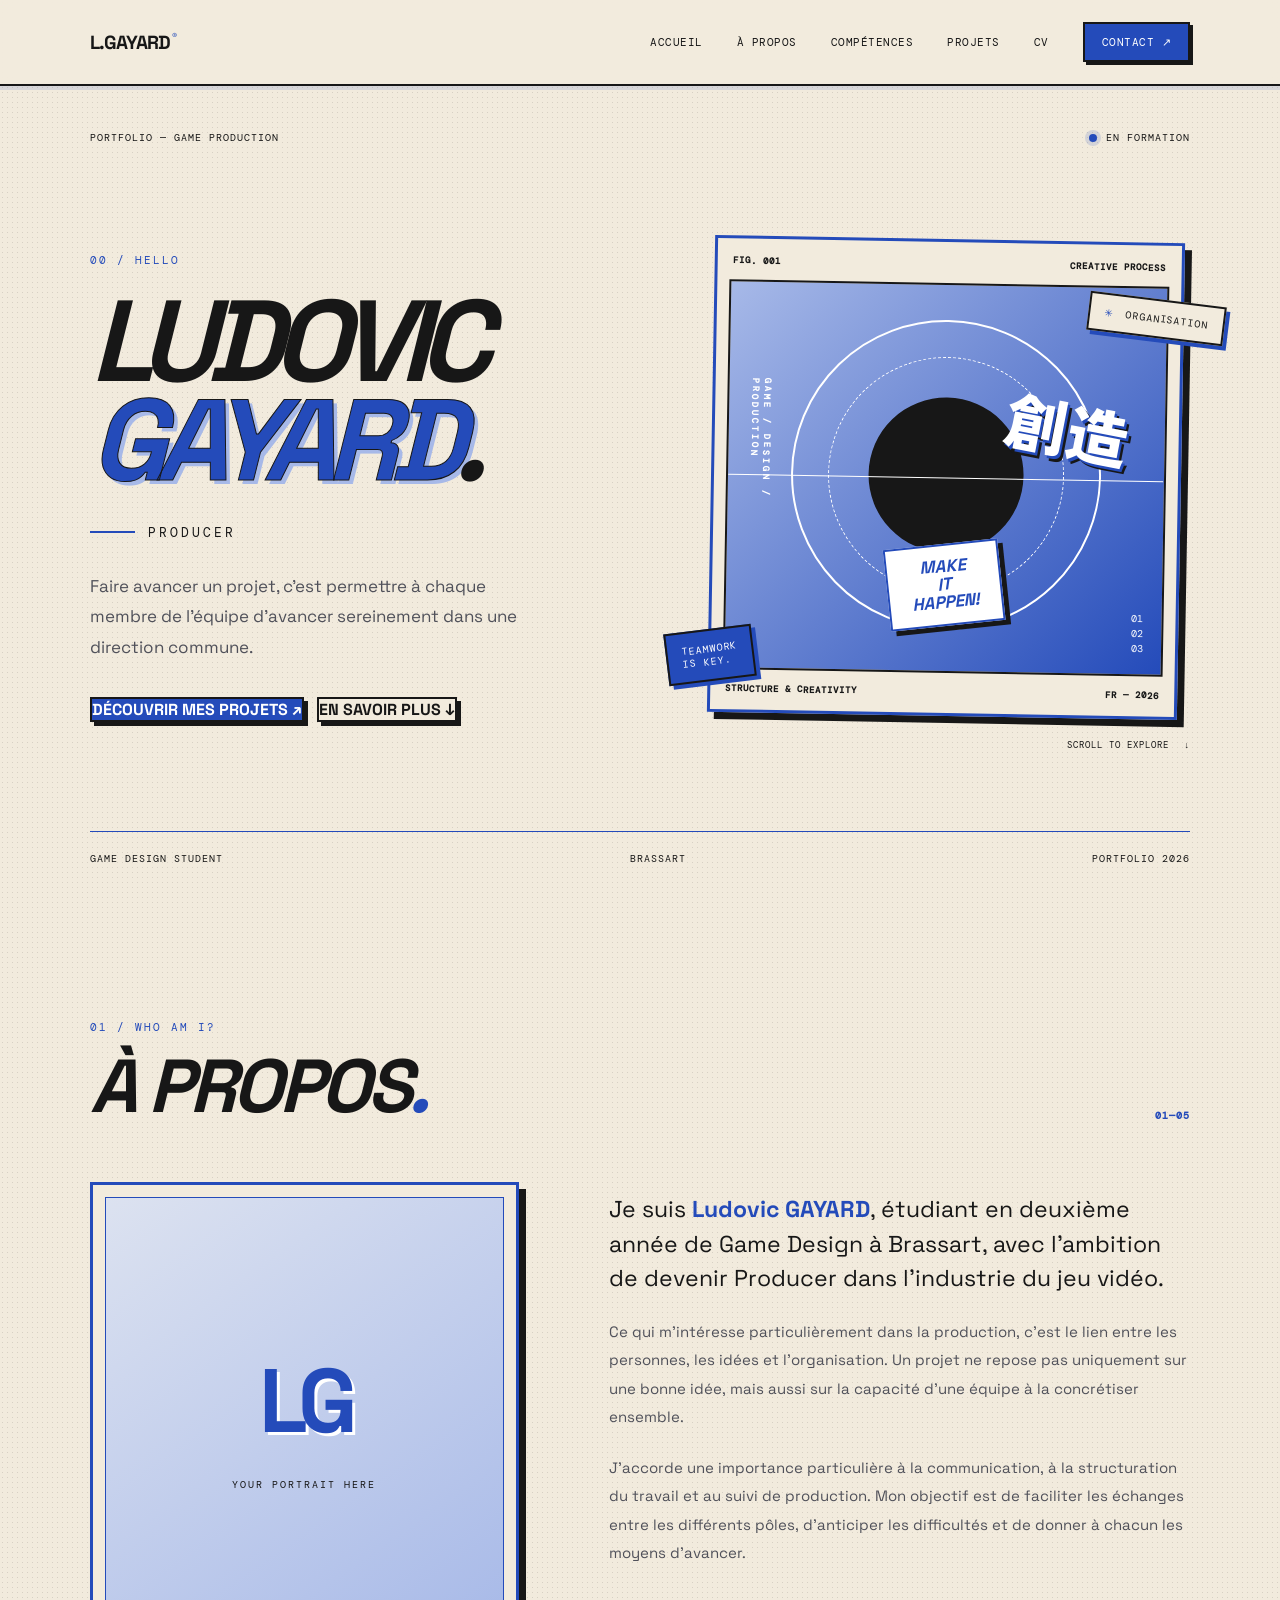
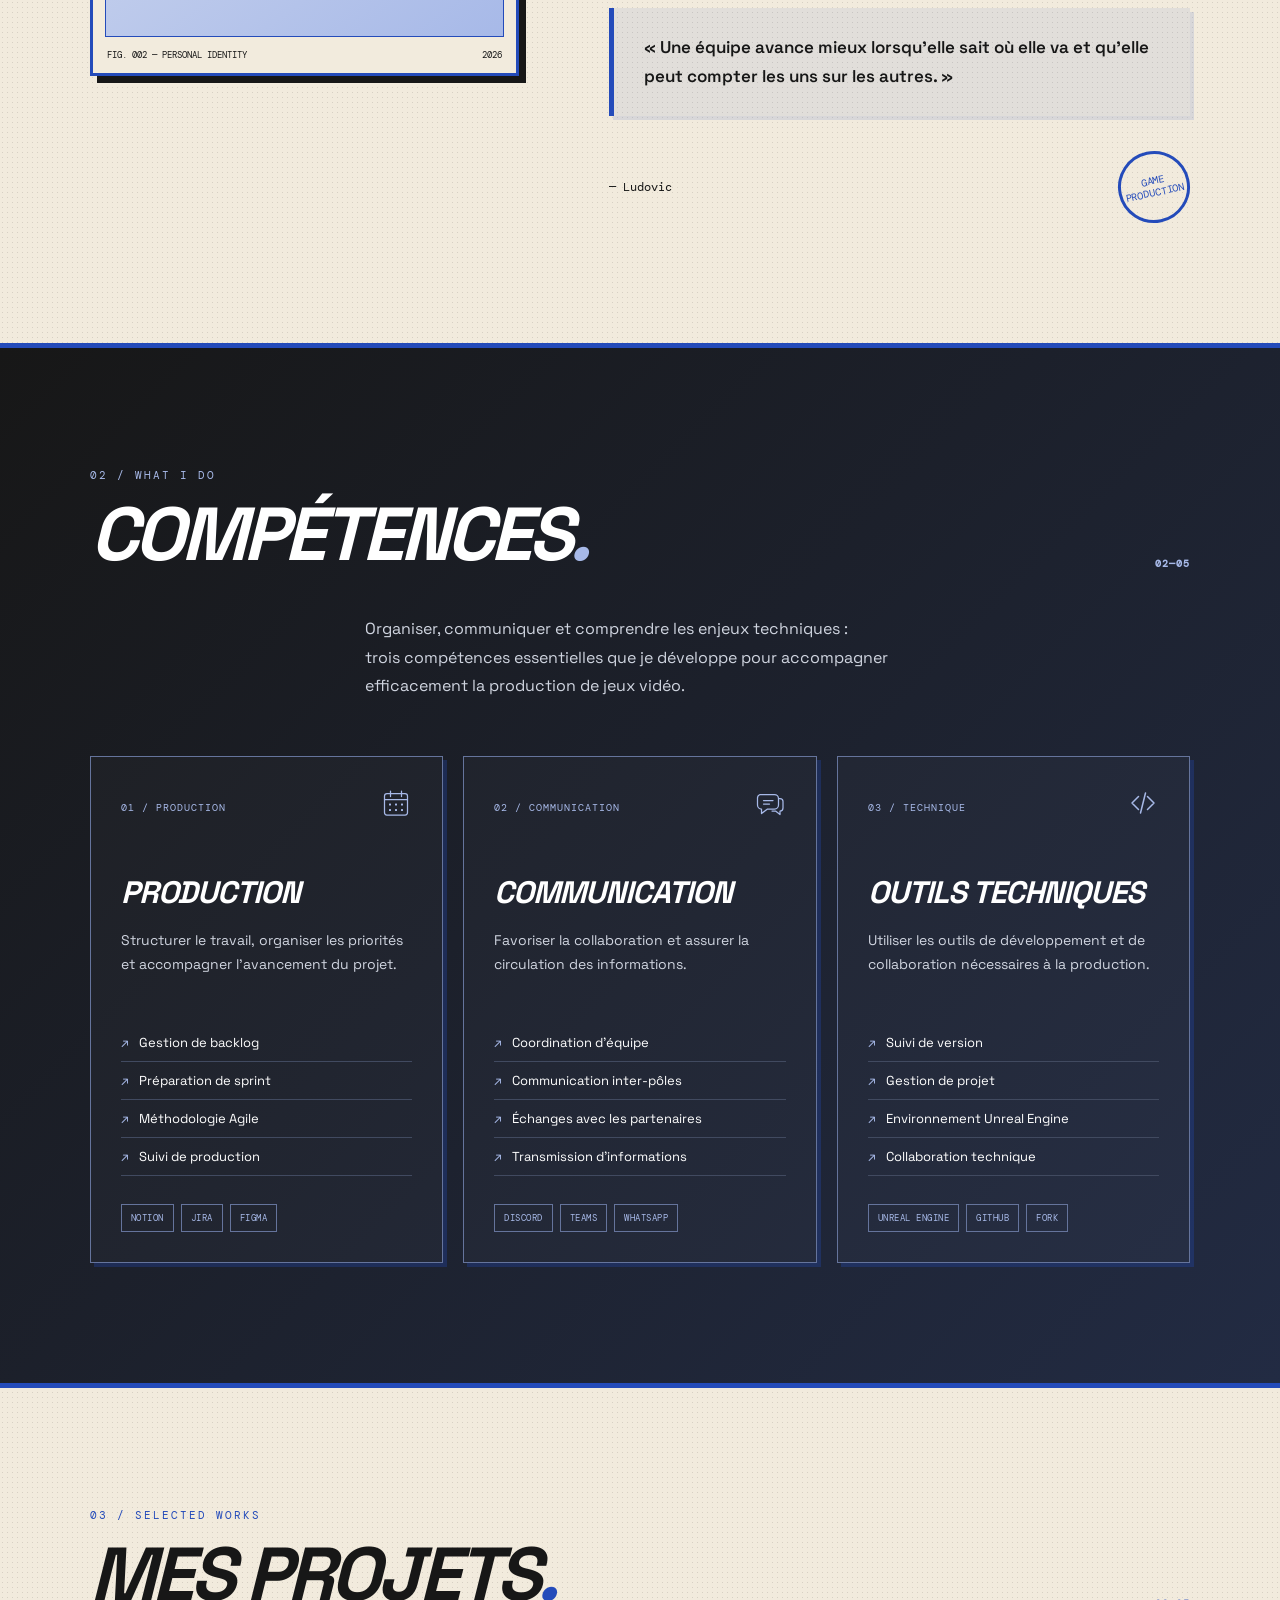
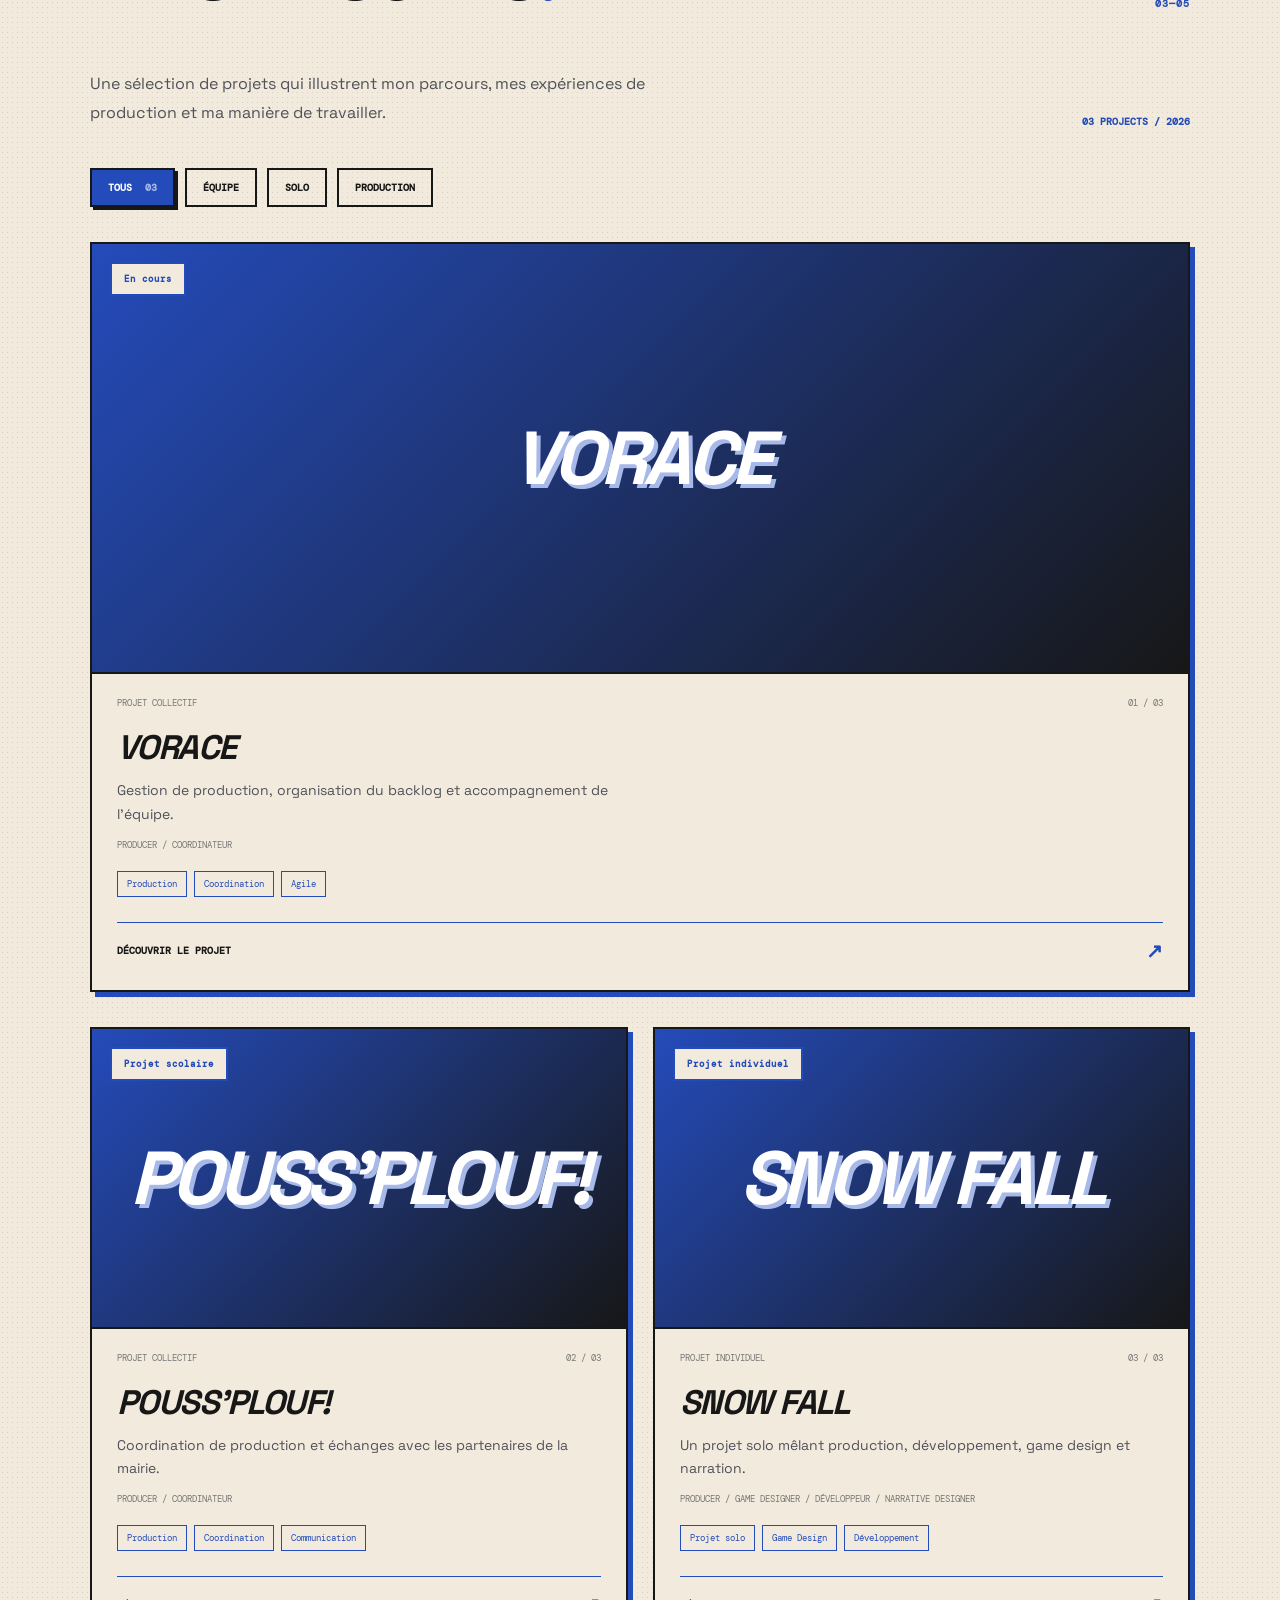
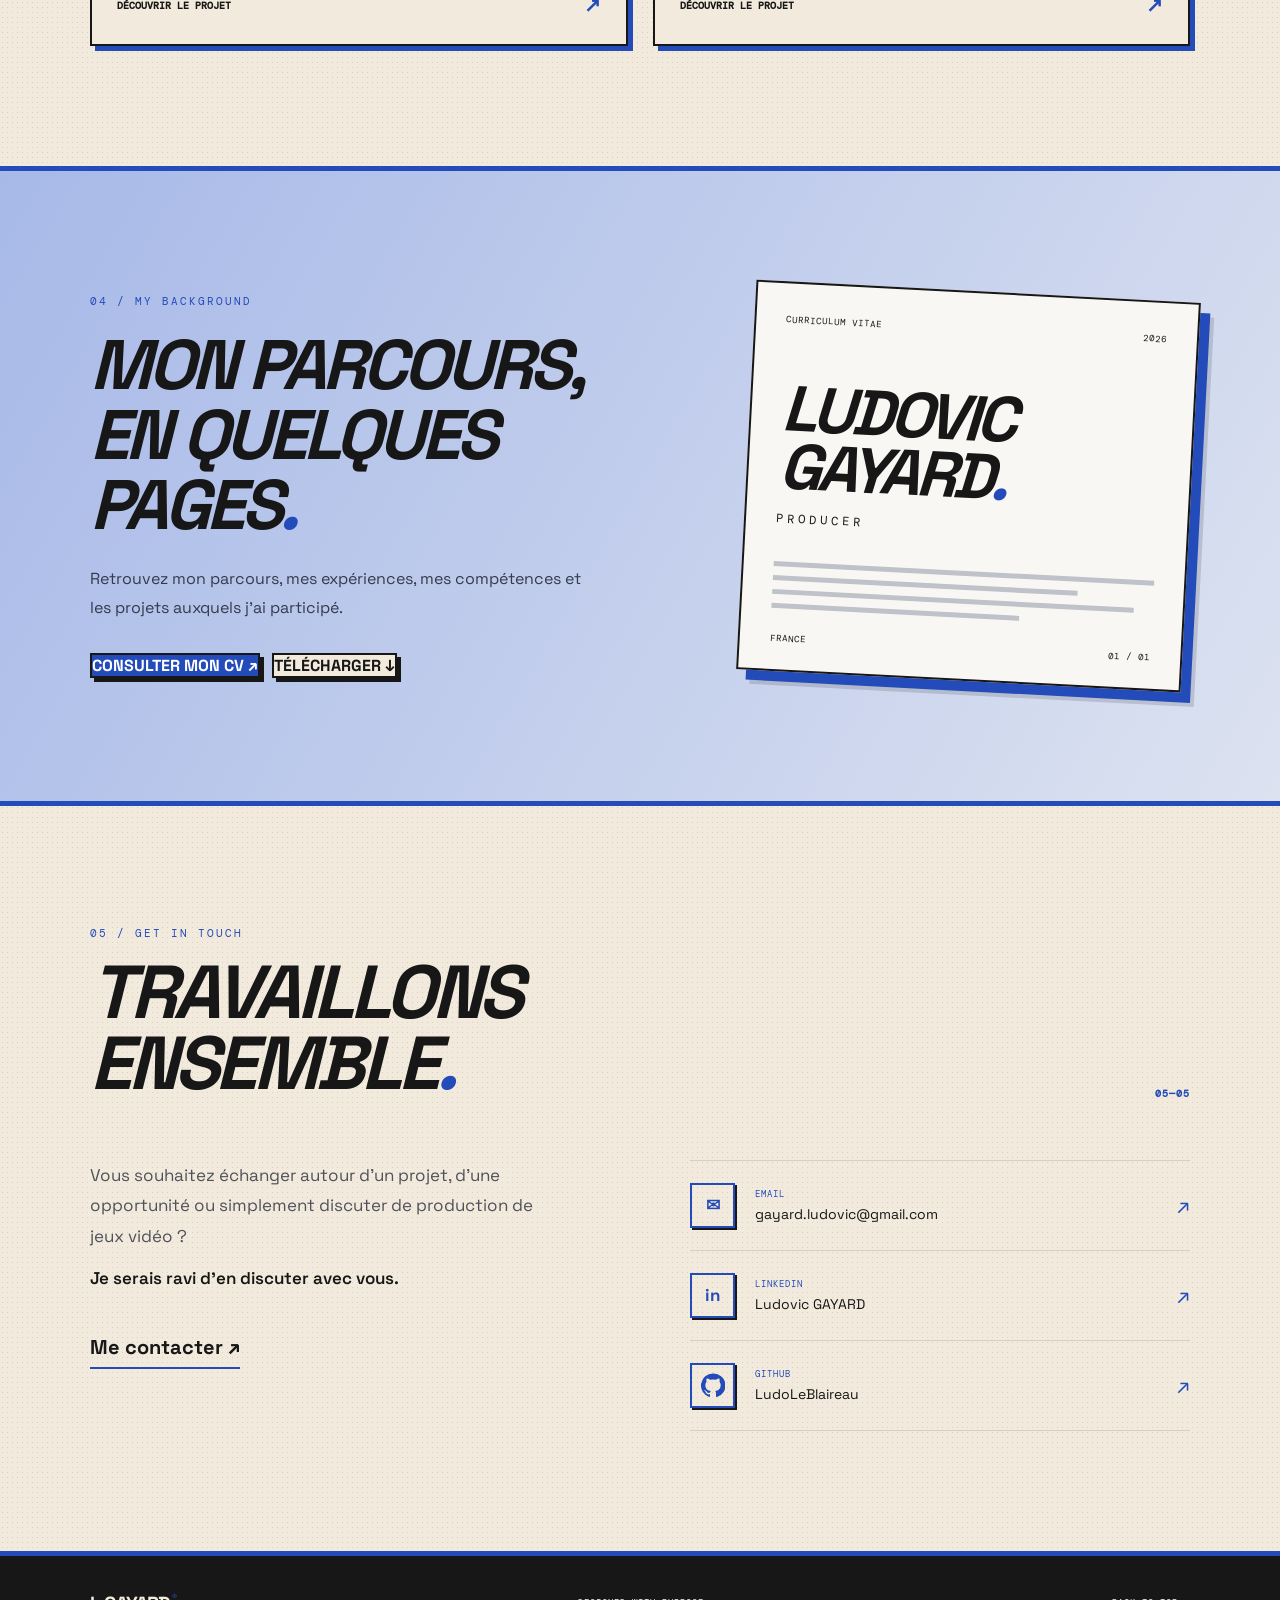
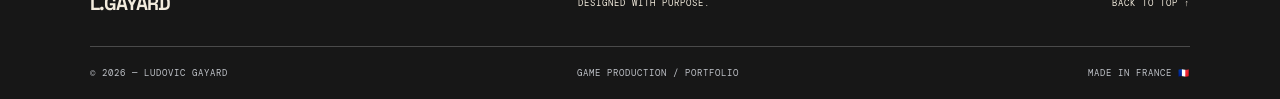
==== index.html @ 7dbf0949 "V1" ====
<!DOCTYPE html>
<html lang="fr">
<head>
    <meta charset="UTF-8">
    <meta name="viewport" content="width=device-width, initial-scale=1.0">

    <meta name="description" content="Portfolio de Ludovic GAYARD, étudiant en Game Design et futur Producer. Découvrez mes projets, mes compétences et mon approche de la production de jeux vidéo.">

    <meta name="author" content="Ludovic GAYARD">

    <title>Ludovic GAYARD — Producer</title>

    <!-- Typographies -->
    <link rel="preconnect" href="https://fonts.googleapis.com">
    <link rel="preconnect" href="https://fonts.gstatic.com" crossorigin>
    <link href="https://fonts.googleapis.com/css2?family=DM+Mono:wght@400;500&family=Space+Grotesk:wght@400;500;600;700&family=Zen+Kaku+Gothic+New:wght@400;500;700;900&display=swap" rel="stylesheet">

    <!-- Styles -->
    <link rel="stylesheet" href="css/style.css">
</head>

<body>

    <!-- Décoration d'arrière-plan -->
    <div class="background-grid" aria-hidden="true"></div>

    <!-- Navigation -->
    <header class="site-header">
        <a href="#accueil" class="header-logo">
            L.GAYARD<span>®</span>
        </a>

        <button class="menu-toggle" aria-label="Ouvrir le menu" aria-expanded="false">
            <span></span>
            <span></span>
        </button>

        <nav class="main-nav" aria-label="Navigation principale">
            <a href="#accueil">Accueil</a>
            <a href="#apropos">À propos</a>
            <a href="#competences">Compétences</a>
            <a href="#projets">Projets</a>
            <a href="#cv">CV</a>
            <a href="#contact" class="nav-contact">Contact ↗</a>
        </nav>
    </header>


    <main>

        <!-- =========================
             ACCUEIL / HERO
        ========================== -->

        <section id="accueil" class="hero section">

            <div class="hero-topline reveal">
                <span>PORTFOLIO — GAME PRODUCTION</span>
                <span class="availability">
                    <span class="availability-dot"></span>
                    EN FORMATION
                </span>
            </div>

            <div class="hero-content">

                <div class="hero-text reveal">
                    <p class="eyebrow">00 / Hello</p>

                    <h1>
                        Ludovic
                        <span>GAYARD<span class="title-dot">.</span></span>
                    </h1>

                    <div class="hero-role">
                        <span class="role-line"></span>
                        <span>PRODUCER</span>
                    </div>

                    <p class="hero-description">
                        Faire avancer un projet, c'est permettre à chaque
                        membre de l'équipe d'avancer sereinement dans une
                        direction commune.
                    </p>

                    <div class="hero-actions">
                        <a href="#projets" class="button button-primary">
                            Découvrir mes projets <span>↗</span>
                        </a>

                        <a href="#apropos" class="button button-secondary">
                            En savoir plus <span>↓</span>
                        </a>
                    </div>
                </div>

                <!-- Composition graphique -->
                <div class="hero-art reveal">

                    <div class="art-frame">
                        <div class="art-frame-top">
                            <span>FIG. 001</span>
                            <span>CREATIVE PROCESS</span>
                        </div>

                        <div class="art-main">
                            <div class="art-circle"></div>

                            <div class="art-cross"></div>

                            <div class="art-vertical-text">
                                GAME / DESIGN / PRODUCTION
                            </div>

                            <div class="art-kanji" aria-hidden="true">
                                創造
                            </div>

                            <div class="art-sticker">
                                <span>MAKE</span>
                                <span>IT</span>
                                <span>HAPPEN!</span>
                            </div>

                            <div class="art-number">
                                01<br>02<br>03
                            </div>
                        </div>

                        <div class="art-frame-bottom">
                            <span>STRUCTURE & CREATIVITY</span>
                            <span>FR — 2026</span>
                        </div>
                    </div>

                    <div class="floating-note note-one">
                        <span>✳</span> ORGANISATION
                    </div>

                    <div class="floating-note note-two">
                        TEAMWORK<br>IS KEY.
                    </div>

                    <div class="hero-caption">
                        <span>SCROLL TO EXPLORE</span>
                        <span>↓</span>
                    </div>

                </div>
            </div>

            <div class="hero-bottomline">
                <span>GAME DESIGN STUDENT</span>
                <span>BRASSART</span>
                <span>PORTFOLIO 2026</span>
            </div>

        </section>


        <!-- =========================
             À PROPOS
        ========================== -->

        <section id="apropos" class="about section">

            <div class="section-heading reveal">
                <div>
                    <p class="eyebrow">01 / WHO AM I?</p>
                    <h2>À propos<span class="accent">.</span></h2>
                </div>

                <span class="section-index">01—05</span>
            </div>

            <div class="about-layout">

                <div class="about-image reveal">
                    <!-- Remplacer cette zone par une véritable photographie -->
                    <div class="portrait-placeholder">
                        <span class="portrait-symbol">LG</span>
                        <span class="portrait-label">YOUR PORTRAIT HERE</span>
                    </div>

                    <div class="image-caption">
                        <span>FIG. 002 — PERSONAL IDENTITY</span>
                        <span>2026</span>
                    </div>
                </div>

                <div class="about-content reveal">

                    <p class="about-intro">
                        Je suis <strong>Ludovic GAYARD</strong>, étudiant en
                        deuxième année de Game Design à Brassart, avec
                        l'ambition de devenir Producer dans l'industrie
                        du jeu vidéo.
                    </p>

                    <p>
                        Ce qui m'intéresse particulièrement dans la production,
                        c'est le lien entre les personnes, les idées et
                        l'organisation. Un projet ne repose pas uniquement
                        sur une bonne idée, mais aussi sur la capacité d'une
                        équipe à la concrétiser ensemble.
                    </p>

                    <p>
                        J'accorde une importance particulière à la communication,
                        à la structuration du travail et au suivi de production.
                        Mon objectif est de faciliter les échanges entre les
                        différents pôles, d'anticiper les difficultés et de
                        donner à chacun les moyens d'avancer.
                    </p>

                    <blockquote class="about-quote">
                        « Une équipe avance mieux lorsqu'elle sait où elle va
                        et qu'elle peut compter les uns sur les autres. »
                    </blockquote>

                    <div class="about-signature">
                        <span>— Ludovic</span>
                        <span class="signature-stamp">GAME<br>PRODUCTION</span>
                    </div>

                </div>
            </div>

        </section>


        <!-- =========================
             COMPÉTENCES
        ========================== -->

        <section id="competences" class="skills section">

            <div class="section-heading reveal">
                <div>
                    <p class="eyebrow">02 / WHAT I DO</p>
                    <h2>Compétences<span class="accent">.</span></h2>
                </div>

                <span class="section-index">02—05</span>
            </div>

            <p class="section-intro reveal">
                Organiser, communiquer et comprendre les enjeux techniques :
                <br>
                 trois compétences essentielles que je développe
                pour accompagner efficacement la production de jeux vidéo.
            </p>

            <div class="skills-grid">

                <article class="skill-card reveal">
                    <div class="skill-card-top">
                        <span>01 / PRODUCTION</span>
                        <span class="skill-symbol">
                            <svg width="32" height="32"
                                viewBox="0 0 64 64"
                                fill="none"
                                stroke="currentColor"
                                stroke-width="2.5"
                                stroke-linecap="round"
                                stroke-linejoin="round"
                                aria-label="Production">
                                <rect x="9" y="13" width="46" height="43" rx="5"/>
                                <path d="M9 25h46M21 8v11M43 8v11"/>
                                <rect x="18" y="33" width="4" height="4" rx="1" fill="currentColor" stroke="none"/>
                                <rect x="30" y="33" width="4" height="4" rx="1" fill="currentColor" stroke="none"/>
                                <rect x="42" y="33" width="4" height="4" rx="1" fill="currentColor" stroke="none"/>
                                <rect x="18" y="44" width="4" height="4" rx="1" fill="currentColor" stroke="none"/>
                                <rect x="30" y="44" width="4" height="4" rx="1" fill="currentColor" stroke="none"/>
                                <rect x="42" y="44" width="4" height="4" rx="1" fill="currentColor" stroke="none"/>
                            </svg>
                        </span>
                    </div>

                    <h3>Production</h3>

                    <p>
                        Structurer le travail, organiser les priorités
                        et accompagner l'avancement du projet.
                    </p>

                    <ul class="skill-list">
                        <li>Gestion de backlog</li>
                        <li>Préparation de sprint</li>
                        <li>Méthodologie Agile</li>
                        <li>Suivi de production</li>
                    </ul>

                    <div class="skill-tools">
                        <span>NOTION</span>
                        <span>JIRA</span>
                        <span>FIGMA</span>
                    </div>
                </article>


                <article class="skill-card reveal">
                    <div class="skill-card-top">
                        <span>02 / COMMUNICATION</span>
                        
                        <span class="skill-symbol">
                        <svg width="32" height="32" viewBox="0 0 64 64"
                            fill="none" stroke="currentColor"
                            stroke-width="2.5"
                            stroke-linecap="round"
                            stroke-linejoin="round"
                            aria-label="Communication">
                            <path d="M12 15h29a8 8 0 0 1 8 8v13a8 8 0 0 1-8 8H27L15 53v-9a8 8 0 0 1-8-8V23a8 8 0 0 1 5-8Z"/>
                            <path d="M49 23h3a6 6 0 0 1 6 6v13a6 6 0 0 1-6 6v7l-9-7h-7"/>
                            <path d="M19 27h19M19 34h12"/>
                        </svg>
                        </span>

                    </div>

                    <h3>Communication</h3>

                    <p>
                        Favoriser la collaboration et assurer
                        la circulation des informations.
                    </p>

                    <ul class="skill-list">
                        <li>Coordination d'équipe</li>
                        <li>Communication inter-pôles</li>
                        <li>Échanges avec les partenaires</li>
                        <li>Transmission d'informations</li>
                    </ul>

                    <div class="skill-tools">
                        <span>DISCORD</span>
                        <span>TEAMS</span>
                        <span>WHATSAPP</span>
                    </div>
                </article>


                <article class="skill-card reveal">
                    <div class="skill-card-top">
                        <span>03 / TECHNIQUE</span>
                        <span class="skill-symbol">
                            <svg width="32" height="32"
                                viewBox="0 0 64 64"
                                fill="none"
                                stroke="currentColor"
                                stroke-width="3"
                                stroke-linecap="round"
                                stroke-linejoin="round"
                                aria-label="Technique">
                                <path d="M23 19 10 32l13 13
                                        M41 19l13 13-13 13
                                        M37 12 27 52"/>
                            </svg>
                        </span>
                    </div>

                    <h3>Outils techniques</h3>

                    <p>
                        Utiliser les outils de développement et
                        de collaboration nécessaires à la production.
                    </p>

                    <ul class="skill-list">
                        <li>Suivi de version</li>
                        <li>Gestion de projet</li>
                        <li>Environnement Unreal Engine</li>
                        <li>Collaboration technique</li>
                    </ul>

                    <div class="skill-tools">
                        <span>UNREAL ENGINE</span>
                        <span>GITHUB</span>
                        <span>FORK</span>
                    </div>
                </article>

            </div>

        </section>


        <!-- =========================
             PROJETS
        ========================== -->

        <section id="projets" class="projects section">

            <div class="section-heading reveal">
                <div>
                    <p class="eyebrow">03 / SELECTED WORKS</p>
                    <h2>Mes projets<span class="accent">.</span></h2>
                </div>

                <span class="section-index">03—05</span>
            </div>

            <div class="projects-intro reveal">
                <p>
                    Une sélection de projets qui illustrent mon parcours,
                    mes expériences de production et ma manière de travailler.
                </p>

                <span class="project-count">03 PROJECTS / 2026</span>
            </div>

            <!-- Filtres -->
            <div class="project-filters reveal" aria-label="Filtrer les projets">
                <button class="filter-button active" data-filter="all">
                    Tous <span>03</span>
                </button>

                <button class="filter-button" data-filter="team">
                    Équipe
                </button>

                <button class="filter-button" data-filter="solo">
                    Solo
                </button>

                <button class="filter-button" data-filter="production">
                    Production
                </button>
            </div>

            <!-- Les cartes sont générées par js/content.js et js/main.js -->
            <div class="projects-grid" id="projects-grid">

                <article class="project-card project-placeholder">
                    <span>01 / PROJECT</span>
                    <h3>Vorace</h3>
                    <p>Chargement du projet...</p>
                </article>

                <article class="project-card project-placeholder">
                    <span>02 / PROJECT</span>
                    <h3>Pouss'Plouf!</h3>
                    <p>Chargement du projet...</p>
                </article>

                <article class="project-card project-placeholder">
                    <span>03 / PROJECT</span>
                    <h3>Snow Fall</h3>
                    <p>Chargement du projet...</p>
                </article>

            </div>

        </section>


        <!-- =========================
             CV
        ========================== -->

        <section id="cv" class="cv-section section">

            <div class="cv-content reveal">

                <div class="cv-decoration" aria-hidden="true">
                    <span>.</span>
                    <span>CV / 2026</span>
                </div>

                <div class="cv-text">
                    <p class="eyebrow">04 / MY BACKGROUND</p>

                    <h2>Mon parcours,<br>en quelques pages<span class="accent">.</span></h2>

                    <p>
                        Retrouvez mon parcours, mes expériences,
                        mes compétences et les projets auxquels j'ai participé.
                    </p>

                    <!-- Remplacer assets/cv/cv-ludovic-gayard.pdf par ton CV -->
                    <div class="cv-actions">
                        <a
                            href="assets/cv/cv-ludovic-gayard.pdf"
                            class="button button-primary"
                            target="_blank"
                            rel="noopener noreferrer"
                        >
                            Consulter mon CV ↗
                        </a>

                        <a
                            href="assets/cv/cv-ludovic-gayard.pdf"
                            class="button button-secondary"
                            download
                        >
                            Télécharger ↓
                        </a>
                    </div>
                </div>

                <div class="cv-document">
                    <div class="cv-document-top">
                        <span>CURRICULUM VITAE</span>
                        <span>2026</span>
                    </div>

                    <div class="cv-document-name">
                        LUDOVIC<br>GAYARD<span>.</span>
                    </div>

                    <div class="cv-document-role">PRODUCER</div>

                    <div class="cv-document-lines">
                        <span></span>
                        <span></span>
                        <span></span>
                        <span></span>
                    </div>

                    <div class="cv-document-footer">
                        <span>FRANCE</span>
                        <span>01 / 01</span>
                    </div>
                </div>

            </div>

        </section>


        <!-- =========================
             CONTACT
        ========================== -->

        <section id="contact" class="contact section">

            <div class="section-heading reveal">
                <div>
                    <p class="eyebrow">05 / GET IN TOUCH</p>
                    <h2>Travaillons<br>ensemble<span class="accent">.</span></h2>
                </div>

                <span class="section-index">05—05</span>
            </div>

            <div class="contact-layout">

                <div class="contact-message reveal">
                    <p>
                        Vous souhaitez échanger autour d'un projet,
                        d'une opportunité ou simplement discuter de
                        production de jeux vidéo ?
                    </p>

                    <p class="contact-highlight">
                        Je serais ravi d'en discuter avec vous.
                    </p>

                    <a href="mailto:gayard.ludovic@gmail.com" class="contact-email">
                        Me contacter ↗
                    </a>
                </div>

                <div class="contact-links reveal">

                    <a href="mailto:gayard.ludovic@gmail.com" class="contact-link">
                        <span class="contact-icon">✉</span>
                        <span class="contact-link-text">
                            <small>EMAIL</small>
                            gayard.ludovic@gmail.com
                        </span>
                        <span class="contact-arrow">↗</span>
                    </a>

                    <a
                        href="https://www.linkedin.com/in/ludovic-gayard"
                        class="contact-link"
                        target="_blank"
                        rel="noopener noreferrer"
                    >
                        <span class="contact-icon">in</span>
                        <span class="contact-link-text">
                            <small>LINKEDIN</small>
                            Ludovic GAYARD
                        </span>
                        <span class="contact-arrow">↗</span>
                    </a>

                    <a
                        href="https://github.com/LudoLeBlaireau"
                        class="contact-link"
                        target="_blank"
                        rel="noopener noreferrer"
                    >
                        <span class="contact-icon">
                            <svg width="24" height="24"
                                viewBox="0 0 24 24"
                                fill="currentColor"
                                aria-label="GitHub">
                                <path d="M12 .5a12 12 0 0 0-3.79 23.39c.6.11.82-.26.82-.58v-2.05c-3.34.73-4.04-1.42-4.04-1.42-.55-1.39-1.33-1.76-1.33-1.76-1.09-.75.08-.74.08-.74 1.2.09 1.84 1.23 1.84 1.23 1.07 1.83 2.8 1.3 3.49.99.11-.77.42-1.3.76-1.6-2.67-.3-5.47-1.34-5.47-5.95 0-1.31.47-2.38 1.23-3.22-.12-.3-.53-1.52.12-3.17 0 0 1.01-.32 3.3 1.23a11.5 11.5 0 0 1 6 0c2.29-1.55 3.3-1.23 3.3-1.23.65 1.65.24 2.87.12 3.17.77.84 1.23 1.91 1.23 3.22 0 4.62-2.8 5.64-5.48 5.94.43.37.81 1.1.81 2.22v3.29c0 .32.22.69.83.57A12 12 0 0 0 12 .5Z"/>
                            </svg>
                        </span>

                        <span class="contact-link-text">
                            <small>GITHUB</small>
                            LudoLeBlaireau
                        </span>

                        <span class="contact-arrow">↗</span>
                    </a>

                </div>

            </div>

        </section>

    </main>


    <!-- =========================
         FOOTER
    ========================== -->

    <footer class="site-footer">

        <div class="footer-top">
            <a href="#accueil" class="footer-logo">L.GAYARD<span>®</span></a>

            <span>DESIGNED WITH PURPOSE.</span>

            <a href="#accueil" class="back-to-top">BACK TO TOP ↑</a>
        </div>

        <div class="footer-bottom">
            <span>© 2026 — LUDOVIC GAYARD</span>
            <span>GAME PRODUCTION / PORTFOLIO</span>
            <span>MADE IN FRANCE 🇫🇷</span>
        </div>

    </footer>


    <!-- Scripts -->
    <script src="js/content.js"></script>
    <script src="js/main.js"></script>

</body>
</html>
---- css/style.css ----
/* =========================================================
   LUDOVIC GAYARD — PORTFOLIO
   Direction artistique : Japanese Editorial / Anime Graphic
   ========================================================= */


/* =========================
   01 — VARIABLES
========================= */


:root {
  --pearl: #F2EBDD;
  --blue: #244BBA;
  --charcoal: #171717;
  --light-blue: #A7B9E8;
  --chrome: #BFC2C8;
  --grey: #686868;
  --light-grey: #BFC2C8;
  --white: #ffffff;
  --peach: #244BBA;
  --dark-peach: #244BBA;
  --font-main: "Space Grotesk", sans-serif;
  --font-japanese: "Zen Kaku Gothic New", sans-serif;
  --font-mono: "DM Mono", monospace;
  --page-width: 1440px;
  --page-padding: clamp(22px, 7vw, 110px);
  --transition: 0.35s ease;
}

/* =========================
   02 — RESET & BASE
========================= */

* {
    box-sizing: border-box;
    margin: 0;
    padding: 0;
}

html {
    scroll-behavior: smooth;
    scroll-padding-top: 100px;
}

body {
    background: var(--pearl);
    color: var(--charcoal);
    font-family: var(--font-main);
    overflow-x: hidden;
}

body.menu-open {
    overflow: hidden;
}

a {
    color: inherit;
    text-decoration: none;
}

button {
    color: inherit;
    font: inherit;
}

button:focus-visible,
a:focus-visible {
    outline: 2px solid var(--dark-peach);
    outline-offset: 5px;
}

img {
    display: block;
    max-width: 100%;
}

::selection {
    background: var(--peach);
    color: var(--charcoal);
}

.section {
    width: 100%;
    max-width: var(--page-width);
    margin: auto;
    padding: 120px var(--page-padding);
}

.accent {
    color: var(--dark-peach);
}

.eyebrow {
    font-family: var(--font-mono);
    font-size: 11px;
    letter-spacing: 2px;
    text-transform: uppercase;
    color: var(--grey);
}


/* =========================
   03 — BACKGROUND
========================= */

.background-grid {
    position: fixed;
    inset: 0;
    z-index: -1;
    pointer-events: none;
    opacity: 0.18;

    background-image:
        linear-gradient(
            to right,
            transparent 49.9%,
            rgba(31, 41, 35, 0.08) 50%,
            transparent 50.1%
        );

    background-size: 80px 100%;
}


/* =========================
   04 — HEADER & NAVIGATION
========================= */

.site-header {
    position: sticky;
    top: 0;
    z-index: 1000;

    display: flex;
    justify-content: space-between;
    align-items: center;

    padding: 22px var(--page-padding);

    background: rgba(242, 241, 237, 0.92);
    border-bottom: 1px solid rgba(31, 41, 35, 0.1);

    backdrop-filter: blur(14px);
    -webkit-backdrop-filter: blur(14px);
}

.header-logo,
.footer-logo {
    font-size: 19px;
    font-weight: 700;
    letter-spacing: -1px;
}

.header-logo span,
.footer-logo span {
    color: var(--dark-peach);
    font-size: 10px;
    vertical-align: top;
    margin-left: 2px;
}

.main-nav {
    display: flex;
    align-items: center;
    gap: 34px;
}

.main-nav a {
    position: relative;
    font-family: var(--font-mono);
    font-size: 11px;
    text-transform: uppercase;
    letter-spacing: 0.5px;
    transition: color var(--transition);
}

.main-nav a:not(.nav-contact)::after {
    content: "";
    position: absolute;
    left: 0;
    bottom: -6px;
    width: 0;
    height: 2px;
    background: var(--peach);
    transition: width var(--transition);
}

.main-nav a:hover {
    color: var(--dark-peach);
}

.main-nav a:hover::after {
    width: 100%;
}

.main-nav .nav-contact {
    padding: 11px 17px;
    background: var(--charcoal);
    color: var(--pearl);
    transition: background var(--transition);
}

.main-nav .nav-contact:hover {
    background: var(--dark-peach);
    color: var(--charcoal);
}

.menu-toggle {
    display: none;
    width: 42px;
    height: 42px;
    border: 1px solid var(--charcoal);
    background: transparent;
    cursor: pointer;
}

.menu-toggle span {
    display: block;
    width: 17px;
    height: 2px;
    margin: 5px auto;
    background: var(--charcoal);
    transition: transform var(--transition);
}

.menu-toggle.active span:first-child {
    transform: translateY(3.5px) rotate(45deg);
}

.menu-toggle.active span:last-child {
    transform: translateY(-3.5px) rotate(-45deg);
}


/* =========================
   05 — HERO
========================= */

.hero {
    min-height: 720px;
    padding-top: 45px;
    padding-bottom: 35px;
    display: flex;
    flex-direction: column;
    justify-content: space-between;
}

.hero-topline,
.hero-bottomline {
    display: flex;
    justify-content: space-between;
    align-items: center;
    font-family: var(--font-mono);
    font-size: 10px;
    letter-spacing: 1px;
}

.availability {
    display: flex;
    align-items: center;
    gap: 9px;
}

.availability-dot {
    width: 8px;
    height: 8px;
    border-radius: 50%;
    background: #8ca77e;
    box-shadow: 0 0 0 4px rgba(140, 167, 126, 0.16);
}

.hero-content {
    display: grid;
    grid-template-columns: 1.05fr 0.95fr;
    align-items: center;
    gap: 70px;
    padding: 80px 0;
}

.hero-text {
    position: relative;
    z-index: 2;
}

.hero-text .eyebrow {
    margin-bottom: 25px;
}

.hero h1 {
    font-size: clamp(65px, 9vw, 125px);
    line-height: 0.86;
    font-weight: 700;
    letter-spacing: -9px;
}

.hero h1 span {
    display: block;
    color: var(--dark-peach);
}

.title-dot {
    display: inline !important;
    color: var(--charcoal) !important;
}

.hero-role {
    display: flex;
    align-items: center;
    gap: 13px;
    margin-top: 34px;

    font-family: var(--font-mono);
    font-size: 13px;
    letter-spacing: 3px;
}

.role-line {
    width: 45px;
    height: 2px;
    background: var(--charcoal);
}

.hero-description {
    max-width: 450px;
    margin-top: 30px;
    color: #555d56;
    font-size: 17px;
    line-height: 1.8;
}

.hero-actions {
    display: flex;
    flex-wrap: wrap;
    gap: 13px;
    margin-top: 35px;
}


/* Boutons */

.
/* =========================================
   BOUTONS — STYLE OFFICIEL
========================================= */

.button {
    display: inline-flex;
    align-items: center;
    justify-content: space-between;
    gap: 22px;

    padding: 15px 20px;

    border: 2px solid #171717;
    border-radius: 0;
    box-shadow: 4px 4px 0 #171717;

    font-family: var(--font-mono);
    font-size: 11px;
    font-weight: 700;
    letter-spacing: 0.04em;
    text-transform: uppercase;
    text-decoration: none;

    cursor: pointer;
    transition: all 0.2s ease;
}

/* Bouton principal — Bleu cobalt */

.button-primary {
    background: #244BBA;
    color: #F2EBDD;
}

/* Bouton secondaire — Beige papier */

.button-secondary {
    background: #F2EBDD;
    color: #171717;
}

/* Effets au survol */

.button:hover {
    transform: translate(2px, 2px);
    box-shadow: 2px 2px 0 #171717;
}

.button-primary:hover {
    background: #171717;
    color: #F2EBDD;
}

.button-secondary:hover {
    background: #A7B9E8;
    color: #171717;
}

/* Effet au clic */

.button:active {
    transform: translate(4px, 4px);
    box-shadow: none;
}



/* Composition graphique du hero */

.hero-art {
    position: relative;
    width: 100%;
    max-width: 500px;
    margin: auto;
    padding: 15px 10px 35px;
}

.art-frame {
    position: relative;
    padding: 13px;
    border: 1px solid var(--charcoal);
    transform: rotate(2deg);
    background: var(--pearl);
}

.art-frame-top,
.art-frame-bottom {
    display: flex;
    justify-content: space-between;
    font-family: var(--font-mono);
    font-size: 9px;
    letter-spacing: 1px;
}

.art-frame-top {
    padding: 4px 3px 13px;
}

.art-frame-bottom {
    padding: 13px 3px 3px;
}

.art-main {
    position: relative;
    height: 390px;
    overflow: hidden;
    background: var(--peach);
}

.art-circle {
    position: absolute;
    width: 310px;
    height: 310px;
    top: 35px;
    left: 50%;
    transform: translateX(-50%);
    border: 2px solid var(--charcoal);
    border-radius: 50%;
}

.art-circle::before {
    content: "";
    position: absolute;
    inset: 35px;
    border: 1px dashed var(--charcoal);
    border-radius: 50%;
}

.art-circle::after {
    content: "";
    position: absolute;
    width: 155px;
    height: 155px;
    top: 50%;
    left: 50%;
    transform: translate(-50%, -50%);
    background: var(--charcoal);
    border-radius: 50%;
}

.art-cross {
    position: absolute;
    top: 50%;
    left: 50%;
    z-index: 2;
    width: 100%;
    height: 1px;
    background: var(--charcoal);
    transform: translate(-50%, -50%);
}

.art-vertical-text {
    position: absolute;
    top: 50%;
    left: 20px;
    transform: translateY(-50%);
    writing-mode: vertical-rl;
    font-family: var(--font-mono);
    font-size: 9px;
    letter-spacing: 3px;
}

.art-kanji {
    position: absolute;
    z-index: 3;
    top: 95px;
    right: 35px;
    font-family: var(--font-japanese);
    font-size: 62px;
    font-weight: 900;
    color: var(--pearl);
    text-shadow: 3px 3px 0 var(--charcoal);
    transform: rotate(10deg);
}

.art-sticker {
    position: absolute;
    z-index: 4;
    bottom: 45px;
    left: 50%;
    transform: translateX(-50%) rotate(-7deg);

    display: flex;
    flex-direction: column;
    align-items: center;

    padding: 12px 22px;
    background: var(--pearl);
    border: 2px solid var(--charcoal);
    box-shadow: 5px 5px 0 var(--charcoal);

    font-size: 17px;
    font-weight: 700;
    line-height: 1.05;
}

.art-number {
    position: absolute;
    bottom: 18px;
    right: 18px;
    font-family: var(--font-mono);
    font-size: 10px;
    line-height: 1.5;
}

.floating-note {
    position: absolute;
    z-index: 5;
    padding: 11px 14px;
    background: var(--charcoal);
    color: var(--pearl);
    font-family: var(--font-mono);
    font-size: 10px;
    letter-spacing: 1px;
    box-shadow: 4px 4px 0 rgba(31, 41, 35, 0.18);
}

.note-one {
    top: 75px;
    right: -35px;
    transform: rotate(7deg);
    background: var(--pearl);
    color: var(--charcoal);
    border: 1px solid var(--charcoal);
}

.note-one span {
    color: var(--dark-peach);
    margin-right: 5px;
}

.note-two {
    bottom: 70px;
    left: -35px;
    transform: rotate(-7deg);
}

.hero-caption {
    position: absolute;
    right: 0;
    bottom: 0;
    display: flex;
    gap: 15px;
    align-items: center;
    font-family: var(--font-mono);
    font-size: 9px;
    letter-spacing: 1px;
}

.hero-bottomline {
    padding-top: 20px;
    border-top: 1px solid var(--light-grey);
}


/* =========================
   06 — SECTION HEADINGS
========================= */

.section-heading {
    display: flex;
    align-items: flex-end;
    justify-content: space-between;
    margin-bottom: 60px;
}

.section-heading .eyebrow {
    margin-bottom: 17px;
}

.section-heading h2 {
    font-size: clamp(45px, 6vw, 75px);
    line-height: 0.95;
    letter-spacing: -4px;
}

.section-index {
    font-family: var(--font-mono);
    font-size: 10px;
    color: var(--grey);
    letter-spacing: 1px;
}


/* =========================
   07 — ABOUT
========================= */

.about-layout {
    display: grid;
    grid-template-columns: 0.85fr 1.15fr;
    gap: 90px;
    align-items: start;
}

.about-image {
    position: relative;
    padding: 12px;
    border: 1px solid var(--charcoal);
    transform: rotate(-2deg);
}

.portrait-placeholder {
    min-height: 440px;
    display: flex;
    flex-direction: column;
    justify-content: center;
    align-items: center;
    gap: 20px;
    background: #dfdcd3;
    color: var(--charcoal);
}

.portrait-symbol {
    font-size: 90px;
    font-weight: 700;
    letter-spacing: -8px;
    color: var(--dark-peach);
}

.portrait-label {
    font-family: var(--font-mono);
    font-size: 10px;
    letter-spacing: 2px;
}

.image-caption {
    display: flex;
    justify-content: space-between;
    padding: 12px 2px 0;
    font-family: var(--font-mono);
    font-size: 9px;
}

.about-content {
    padding-top: 10px;
}

.about-content p {
    margin-bottom: 22px;
    font-size: 15px;
    line-height: 1.9;
    color: #596059;
}

.about-content .about-intro {
    font-size: 23px;
    line-height: 1.5;
    color: var(--charcoal);
}

.about-intro strong {
    color: var(--dark-peach);
}

.about-quote {
    position: relative;
    margin-top: 40px;
    padding: 25px 30px;
    border-left: 3px solid var(--peach);
    background: rgba(255, 167, 127, 0.12);
    font-size: 17px;
    line-height: 1.7;
    font-weight: 600;
}

.about-signature {
    display: flex;
    align-items: center;
    justify-content: space-between;
    margin-top: 35px;
    font-family: var(--font-mono);
    font-size: 12px;
}

.signature-stamp {
    display: flex;
    align-items: center;
    justify-content: center;
    width: 72px;
    height: 72px;
    border: 2px solid var(--dark-peach);
    border-radius: 50%;
    color: var(--dark-peach);
    font-size: 10px;
    text-align: center;
    line-height: 1.2;
    transform: rotate(-12deg);
}


/* =========================
   08 — SKILLS
========================= */

.skills {
    background: var(--charcoal);
    color: var(--pearl);
    max-width: none;
}

.skills .section-heading {
    max-width: calc(var(--page-width) - 2 * var(--page-padding));
    margin: 0 auto 45px;
}

.skills .eyebrow,
.skills .section-index {
    color: #a9b0a8;
}

.skills .accent {
    color: var(--peach);
}

.section-intro {
    max-width: 550px;
    margin: 0 auto 55px;
    color: #c3c8c0;
    line-height: 1.8;
    font-size: 16px;
}

.skills-grid {
    display: grid;
    grid-template-columns: repeat(3, 1fr);
    gap: 20px;
    max-width: calc(var(--page-width) - 2 * var(--page-padding));
    margin: auto;
}

.skill-card {
    position: relative;
    display: flex;
    flex-direction: column;
    min-height: 440px;
    padding: 30px;
    border: 1px solid #465148;
    transition:
        transform var(--transition),
        border-color var(--transition),
        background var(--transition);
}

.skill-card:hover {
    transform: translateY(-8px);
    border-color: var(--peach);
    background: rgba(255, 255, 255, 0.035);
}

.skill-card-top {
    display: flex;
    justify-content: space-between;
    align-items: center;
    font-family: var(--font-mono);
    font-size: 10px;
    color: #b1b9b0;
    letter-spacing: 1px;
}

.skill-symbol {
    font-size: 25px;
    color: var(--peach);
}

.skill-card h3 {
    margin-top: 45px;
    margin-bottom: 17px;
    font-size: 31px;
    letter-spacing: -1px;
}

.skill-card p {
    min-height: 70px;
    color: #bfc5bd;
    font-size: 14px;
    line-height: 1.7;
}

.skill-list {
    list-style: none;
    margin-top: 25px;
}

.skill-list li {
    position: relative;
    padding: 10px 0 10px 18px;
    border-bottom: 1px solid #465148;
    font-size: 13px;
}

.skill-list li::before {
    content: "↗";
    position: absolute;
    left: 0;
    color: var(--peach);
}

.skill-tools {
    display: flex;
    flex-wrap: wrap;
    gap: 7px;
    margin-top: auto;
    padding-top: 28px;
}

.skill-tools span {
    padding: 7px 9px;
    border: 1px solid #657066;
    font-family: var(--font-mono);
    font-size: 9px;
    letter-spacing: 0.5px;
}


/* =========================
   09 — PROJECTS
========================= */

.projects-intro {
    display: flex;
    justify-content: space-between;
    align-items: flex-end;
    gap: 30px;
    margin-bottom: 40px;
}

.projects-intro p {
    max-width: 570px;
    color: #596059;
    line-height: 1.8;
}

.project-count {
    font-family: var(--font-mono);
    font-size: 10px;
    white-space: nowrap;
}

.project-filters {
    display: flex;
    flex-wrap: wrap;
    gap: 10px;
    margin-bottom: 35px;
}

.filter-button {
    padding: 11px 16px;
    border: 1px solid var(--light-grey);
    background: transparent;
    cursor: pointer;
    font-family: var(--font-mono);
    font-size: 10px;
    transition: all var(--transition);
}

.filter-button:hover,
.filter-button.active {
    background: var(--charcoal);
    color: var(--pearl);
    border-color: var(--charcoal);
}

.filter-button span {
    margin-left: 7px;
    color: var(--peach);
}

.projects-grid {
    display: grid;
    grid-template-columns: repeat(2, 1fr);
    gap: 35px 25px;
}

.project-card {
    position: relative;
    overflow: hidden;
    background: #e6e3dc;
    transition: transform var(--transition);
}

.project-card:hover {
    transform: translateY(-7px);
}

.project-card:first-child {
    grid-column: span 2;
}

.project-card-link {
    display: block;
    height: 100%;
}

.project-visual {
    position: relative;
    min-height: 300px;
    overflow: hidden;
    background: var(--charcoal);
}

.project-card:first-child .project-visual {
    min-height: 430px;
}

.project-visual img {
    width: 100%;
    height: 100%;
    min-height: inherit;
    object-fit: cover;
    transition: transform 0.7s ease;
}

.project-card:hover .project-visual img {
    transform: scale(1.04);
}

.project-visual-placeholder {
    position: absolute;
    inset: 0;
    display: flex;
    justify-content: center;
    align-items: center;
    background:
        radial-gradient(circle at 70% 30%, rgba(255, 167, 127, 0.35), transparent 35%),
        linear-gradient(135deg, #303c34, #1f2923);
    color: var(--pearl);
}

.project-visual-placeholder span {
    font-size: clamp(35px, 6vw, 75px);
    font-weight: 700;
    letter-spacing: -4px;
}

.project-visual-label {
    position: absolute;
    top: 18px;
    left: 18px;
    z-index: 2;
    padding: 9px 12px;
    background: var(--pearl);
    font-family: var(--font-mono);
    font-size: 9px;
    letter-spacing: 1px;
}

.project-card-content {
    padding: 23px 25px 26px;
}

.project-meta {
    display: flex;
    justify-content: space-between;
    gap: 10px;
    font-family: var(--font-mono);
    font-size: 9px;
    color: var(--grey);
    text-transform: uppercase;
}

.project-card-content h3 {
    margin-top: 17px;
    font-size: 34px;
    letter-spacing: -1.5px;
}

.project-card-content p {
    margin-top: 10px;
    max-width: 500px;
    color: #60675f;
    font-size: 14px;
    line-height: 1.7;
}

.project-tags {
    display: flex;
    flex-wrap: wrap;
    gap: 7px;
    margin-top: 20px;
}

.project-tags span {
    padding: 6px 9px;
    border: 1px solid #c8c9c0;
    font-family: var(--font-mono);
    font-size: 9px;
}

.project-card-cta {
    display: flex;
    justify-content: space-between;
    align-items: center;
    margin-top: 25px;
    padding-top: 15px;
    border-top: 1px solid #cecec6;
    font-family: var(--font-mono);
    font-size: 10px;
}

.project-card-cta span:last-child {
    font-size: 20px;
    transition: transform var(--transition);
}

.project-card:hover .project-card-cta span:last-child {
    transform: translate(5px, -5px);
}

.project-placeholder {
    min-height: 230px;
    padding: 25px;
}

.project-placeholder h3 {
    margin: 25px 0 10px;
    font-size: 30px;
}


/* =========================
   10 — CV
========================= */

.cv-section {
    max-width: none;
    background: var(--peach);
    overflow: hidden;
}

.cv-content {
    display: grid;
    grid-template-columns: 1fr 0.8fr;
    gap: 100px;
    align-items: center;
    max-width: calc(var(--page-width) - 2 * var(--page-padding));
    margin: auto;
    position: relative;
}

.cv-decoration {
    position: absolute;
    top: -50px;
    right: 0;
    display: flex;
    flex-direction: column;
    align-items: flex-end;
    font-family: var(--font-japanese);
    font-weight: 900;
    opacity: 0.13;
    pointer-events: none;
}

.cv-decoration span:first-child {
    font-size: 80px;
}

.cv-decoration span:last-child {
    font-family: var(--font-mono);
    font-size: 13px;
    letter-spacing: 4px;
}

.cv-text {
    position: relative;
    z-index: 2;
}

.cv-text .eyebrow {
    color: #684f42;
    margin-bottom: 22px;
}

.cv-text h2 {
    font-size: clamp(42px, 6vw, 70px);
    line-height: 1;
    letter-spacing: -4px;
}

.cv-text .accent {
    color: var(--pearl);
}

.cv-text p:not(.eyebrow) {
    max-width: 500px;
    margin-top: 25px;
    color: #55463e;
    line-height: 1.8;
}

.cv-actions {
    display: flex;
    flex-wrap: wrap;
    gap: 12px;
    margin-top: 30px;
}

.cv-document {
    position: relative;
    z-index: 2;
    min-height: 390px;
    padding: 30px;
    background: var(--pearl);
    box-shadow: 12px 12px 0 rgba(31, 41, 35, 0.2);
    transform: rotate(3deg);
    transition: transform var(--transition);
}

.cv-document:hover {
    transform: rotate(0deg) translateY(-5px);
}

.cv-document-top,
.cv-document-footer {
    display: flex;
    justify-content: space-between;
    font-family: var(--font-mono);
    font-size: 9px;
    letter-spacing: 1px;
}

.cv-document-name {
    margin-top: 55px;
    font-size: clamp(38px, 5vw, 65px);
    font-weight: 700;
    line-height: 0.9;
    letter-spacing: -4px;
}

.cv-document-name span {
    color: var(--dark-peach);
}

.cv-document-role {
    margin-top: 15px;
    font-family: var(--font-mono);
    font-size: 12px;
    letter-spacing: 4px;
}

.cv-document-lines {
    display: flex;
    flex-direction: column;
    gap: 9px;
    margin-top: 35px;
}

.cv-document-lines span {
    height: 5px;
    width: 100%;
    background: #d8d7d0;
}

.cv-document-lines span:nth-child(2) {
    width: 80%;
}

.cv-document-lines span:nth-child(3) {
    width: 95%;
}

.cv-document-lines span:nth-child(4) {
    width: 65%;
}

.cv-document-footer {
    position: absolute;
    bottom: 25px;
    left: 30px;
    right: 30px;
}


/* =========================
   11 — CONTACT
========================= */

.contact-layout {
    display: grid;
    grid-template-columns: 1fr 1fr;
    gap: 100px;
}

.contact-message p {
    max-width: 470px;
    color: #5e665f;
    font-size: 17px;
    line-height: 1.8;
}

.contact-message .contact-highlight {
    margin-top: 12px;
    color: var(--charcoal);
    font-weight: 600;
}

.contact-email {
    display: inline-block;
    margin-top: 40px;
    padding-bottom: 7px;
    border-bottom: 2px solid var(--peach);
    font-size: 20px;
    font-weight: 700;
    transition: color var(--transition);
}

.contact-email:hover {
    color: var(--dark-peach);
}

.contact-links {
    display: flex;
    flex-direction: column;
}

.contact-link {
    display: flex;
    align-items: center;
    gap: 20px;
    padding: 22px 0;
    border-bottom: 1px solid var(--light-grey);
    transition: padding var(--transition);
}

.contact-link:first-child {
    border-top: 1px solid var(--light-grey);
}

.contact-link:hover {
    padding-left: 10px;
}

.contact-icon {
    display: flex;
    justify-content: center;
    align-items: center;
    width: 45px;
    height: 45px;
    border: 1px solid var(--charcoal);
    font-weight: 700;
    font-size: 17px;
}

.contact-link-text {
    display: flex;
    flex-direction: column;
    gap: 5px;
    font-size: 14px;
}

.contact-link-text small {
    font-family: var(--font-mono);
    font-size: 9px;
    letter-spacing: 1px;
    color: var(--grey);
}

.contact-arrow {
    margin-left: auto;
    font-size: 21px;
    transition: transform var(--transition);
}

.contact-link:hover .contact-arrow {
    transform: translate(4px, -4px);
}


/* =========================
   12 — FOOTER
========================= */

.site-footer {
    padding: 35px var(--page-padding) 20px;
    background: var(--charcoal);
    color: var(--pearl);
}

.footer-top,
.footer-bottom {
    display: flex;
    justify-content: space-between;
    align-items: center;
    gap: 20px;
}

.footer-top {
    padding-bottom: 30px;
    border-bottom: 1px solid #465148;
}

.footer-top > span,
.back-to-top,
.footer-bottom {
    font-family: var(--font-mono);
    font-size: 9px;
    letter-spacing: 1px;
}

.back-to-top {
    transition: color var(--transition);
}

.back-to-top:hover {
    color: var(--peach);
}

.footer-bottom {
    padding-top: 20px;
    color: #a9b0a8;
}


/* =========================
   13 — SCROLL ANIMATIONS
========================= */

.reveal {
    opacity: 0;
    transform: translateY(25px) rotate(-1deg);
    transition:
        opacity 0.8s ease,
        transform 0.8s cubic-bezier(0.2, 0.7, 0.2, 1);
}

.reveal.visible {
    opacity: 1;
    transform: translateY(0) rotate(0);
}

.skill-card.reveal:nth-child(2),
.project-card.reveal:nth-child(2) {
    transition-delay: 0.12s;
}

.skill-card.reveal:nth-child(3),
.project-card.reveal:nth-child(3) {
    transition-delay: 0.24s;
}

@media (prefers-reduced-motion: reduce) {
    *,
    *::before,
    *::after {
        scroll-behavior: auto !important;
        animation-duration: 0.01ms !important;
        transition-duration: 0.01ms !important;
    }

    .reveal {
        opacity: 1;
        transform: none;
    }
}


/* =========================
   14 — RESPONSIVE TABLET
========================= */

@media (max-width: 1000px) {

    :root {
        --page-padding: 45px;
    }

    .hero-content {
        gap: 35px;
    }

    .hero h1 {
        font-size: clamp(60px, 8vw, 95px);
        letter-spacing: -6px;
    }

    .art-main {
        height: 340px;
    }

    .art-circle {
        width: 260px;
        height: 260px;
    }

    .about-layout {
        gap: 45px;
    }

    .skills-grid {
        grid-template-columns: 1fr 1fr;
    }

    .skill-card:last-child {
        grid-column: span 2;
        min-height: 350px;
    }

    .cv-content {
        gap: 45px;
    }

    .contact-layout {
        gap: 45px;
    }
}


/* =========================
   15 — RESPONSIVE MOBILE
========================= */

@media (max-width: 700px) {

    :root {
        --page-padding: 23px;
    }

    .section {
        padding-top: 85px;
        padding-bottom: 85px;
    }

    /* Navigation mobile */

    .site-header {
        padding-top: 15px;
        padding-bottom: 15px;
    }

    .menu-toggle {
        display: block;
        position: relative;
        z-index: 1002;
    }

    .main-nav {
        position: fixed;
        inset: 0;
        z-index: 1001;

        display: flex;
        flex-direction: column;
        align-items: flex-start;
        justify-content: center;
        gap: 30px;

        padding: 50px;

        background: var(--pearl);

        opacity: 0;
        visibility: hidden;
        transform: translateY(-15px);

        transition:
            opacity var(--transition),
            visibility var(--transition),
            transform var(--transition);
    }

    .main-nav.open {
        opacity: 1;
        visibility: visible;
        transform: translateY(0);
    }

    .main-nav a {
        font-size: 20px;
    }

    .main-nav .nav-contact {
        font-size: 15px;
    }


    /* Hero */

    .hero {
        min-height: auto;
        padding-top: 30px;
    }

    .hero-topline {
        font-size: 8px;
    }

    .hero-content {
        grid-template-columns: 1fr;
        gap: 65px;
        padding: 70px 0;
    }

    .hero h1 {
        font-size: clamp(65px, 17vw, 100px);
        letter-spacing: -6px;
    }

    .hero-description {
        font-size: 15px;
    }

    .hero-art {
        width: 90%;
        max-width: 420px;
    }

    .art-main {
        height: 320px;
    }

    .art-circle {
        width: 240px;
        height: 240px;
    }

    .art-circle::after {
        width: 120px;
        height: 120px;
    }

    .art-kanji {
        font-size: 45px;
    }

    .note-one {
        right: -20px;
    }

    .note-two {
        left: -20px;
    }

    .hero-bottomline {
        font-size: 8px;
        gap: 10px;
    }


    /* Headings */

    .section-heading {
        margin-bottom: 40px;
    }

    .section-heading h2 {
        font-size: 48px;
        letter-spacing: -3px;
    }


    /* About */

    .about-layout {
        grid-template-columns: 1fr;
        gap: 45px;
    }

    .about-image {
        max-width: 420px;
        width: 90%;
        margin: auto;
    }

    .portrait-placeholder {
        min-height: 350px;
    }

    .about-content .about-intro {
        font-size: 20px;
    }

    .about-content p {
        font-size: 14px;
    }


    /* Skills */

    .skills .section-heading,
    .skills-grid,
    .section-intro {
        width: 100%;
    }

    .skills-grid {
        grid-template-columns: 1fr;
    }

    .skill-card,
    .skill-card:last-child {
        grid-column: auto;
        min-height: auto;
    }

    .skill-card p {
        min-height: auto;
    }


    /* Projects */

    .projects-intro {
        flex-direction: column;
        align-items: flex-start;
        gap: 15px;
    }

    .projects-grid {
        grid-template-columns: 1fr;
    }

    .project-card:first-child {
        grid-column: auto;
    }

    .project-card:first-child .project-visual {
        min-height: 280px;
    }

    .project-visual {
        min-height: 250px;
    }

    .project-card-content h3 {
        font-size: 29px;
    }

    .project-count {
        white-space: normal;
    }


    /* CV */

    .cv-content {
        grid-template-columns: 1fr;
        gap: 55px;
    }

    .cv-text h2 {
        font-size: 48px;
    }

    .cv-document {
        width: 90%;
        max-width: 400px;
        margin: auto;
        min-height: 330px;
    }

    .cv-decoration span:first-child {
        font-size: 55px;
    }


    /* Contact */

    .contact-layout {
        grid-template-columns: 1fr;
        gap: 55px;
    }

    .contact-message p {
        font-size: 15px;
    }

    .contact-email {
        font-size: 17px;
    }

    .contact-link {
        gap: 13px;
    }

    .contact-link-text {
        font-size: 12px;
    }


    /* Footer */

    .footer-top,
    .footer-bottom {
        flex-wrap: wrap;
        gap: 18px;
    }

    .footer-top > span {
        display: none;
    }

    .footer-bottom {
        font-size: 8px;
    }
}


/* =========================
   16 — SMALL MOBILE
========================= */

@media (max-width: 390px) {

    :root {
        --page-padding: 18px;
    }

    .hero h1 {
        font-size: 62px;
    }

    .hero-actions {
        flex-direction: column;
    }

    .button {
        width: 100%;
    }

    .art-main {
        height: 270px;
    }

    .art-circle {
        width: 210px;
        height: 210px;
    }

    .art-kanji {
        font-size: 37px;
    }

    .section-heading h2 {
        font-size: 40px;
    }

    .contact-link-text {
        font-size: 11px;
    }
}
/* =========================
   PROJECT CARD FEATURED
========================= */

.project-card.featured-project {
    grid-column: span 2;
}

@media (max-width: 700px) {
    .project-card.featured-project {
        grid-column: auto;
    }
}

/* =========================================================
   17 — NOUVELLE DIRECTION ARTISTIQUE
   ANIME EDITORIAL × Y2K RETRO FUTURISM
   ========================================================= */


/* =========================
   PALETTE & VARIABLES
========================= */

:root {
    --pearl: #F2EBDD;
    --charcoal: #171717;
    --peach: #244BBA;
    --dark-peach: #244BBA;

    --white: #FFFFFF;
    --grey: #777777;
    --light-grey: #D4D0C7;

    --blue: #244BBA;
    --light-blue: #A7B9E8;
    --chrome: #BFC2C8;
    --chrome-light: #E9EAEC;
    --chrome-dark: #747A84;

    --font-main: "Space Grotesk", sans-serif;
    --font-japanese: "Zen Kaku Gothic New", sans-serif;
    --font-mono: "DM Mono", monospace;

    /* Grille commune à toutes les pages */
    --page-width: 1440px;
    --page-padding: clamp(22px, 7vw, 110px);
    --transition: 0.35s ease;
}


/* =========================
   BASE GRAPHIQUE
========================= */

body {
    background-color: var(--pearl);
    background-image:
        radial-gradient(rgba(23, 23, 23, 0.12) 0.7px, transparent 0.7px);
    background-size: 5px 5px;
    color: var(--charcoal);
}

::selection {
    background: var(--blue);
    color: var(--white);
}

button:focus-visible,
a:focus-visible {
    outline-color: var(--blue);
}

.accent,
.eyebrow {
    color: var(--blue);
}


/* Grille éditoriale */

.background-grid {
    opacity: 0.25;
    background-image:
        linear-gradient(
            to right,
            transparent 49.8%,
            rgba(36, 75, 186, 0.13) 50%,
            transparent 50.2%
        ),
        linear-gradient(
            to bottom,
            transparent 49.8%,
            rgba(36, 75, 186, 0.08) 50%,
            transparent 50.2%
        );
    background-size: 80px 80px;
}


/* =========================
   HEADER
========================= */

.site-header {
    background: rgba(242, 235, 221, 0.94);
    border-bottom: 2px solid var(--charcoal);
    box-shadow: 0 4px 0 rgba(36, 75, 186, 0.12);
}

.header-logo span,
.footer-logo span {
    color: var(--blue);
}

.main-nav a:not(.nav-contact)::after {
    background: var(--blue);
    height: 3px;
}

.main-nav a:hover {
    color: var(--blue);
}

.main-nav .nav-contact {
    background: var(--blue);
    color: var(--white);
    border: 2px solid var(--charcoal);
    box-shadow: 3px 3px 0 var(--charcoal);
}

.main-nav .nav-contact:hover {
    background: var(--charcoal);
    color: var(--white);
}

.menu-toggle {
    border: 2px solid var(--charcoal);
    box-shadow: 3px 3px 0 var(--blue);
}

.menu-toggle span {
    background: var(--charcoal);
}


/* =========================
   HERO
========================= */

.hero-topline,
.hero-bottomline {
    text-transform: uppercase;
}

.availability-dot {
    background: var(--blue);
    box-shadow: 0 0 0 4px rgba(36, 75, 186, 0.15);
}

.hero h1 {
    font-weight: 800;
    font-style: italic;
    text-transform: uppercase;
    letter-spacing: -0.09em;
}

.hero h1 span {
    color: var(--blue);
    -webkit-text-stroke: 1px var(--charcoal);
    text-shadow: 4px 4px 0 var(--light-blue);
}

.title-dot {
    color: var(--charcoal) !important;
    -webkit-text-stroke: 0 !important;
    text-shadow: none !important;
}

.hero-role {
    text-transform: uppercase;
}

.role-line {
    background: var(--blue);
}

.hero-description {
    color: #50515A;
}


/* Boutons */

.button {
    border: 2px solid var(--charcoal);
    box-shadow: 4px 4px 0 var(--charcoal);
    font-weight: 700;
    text-transform: uppercase;
}

.button-primary {
    background: var(--blue);
    color: var(--white);
}

.button-primary:hover {
    background: var(--light-blue);
    color: var(--charcoal);
}

.button-secondary {
    background: var(--pearl);
}

.button-secondary:hover {
    background: var(--light-blue);
    border-color: var(--charcoal);
}


/* =========================
   COMPOSITION GRAPHIQUE HERO
========================= */

.art-frame {
    padding: 12px;
    border: 3px solid var(--blue);
    background: var(--pearl);
    box-shadow: 7px 7px 0 var(--charcoal);
    transform: rotate(1deg);
}

.art-frame-top,
.art-frame-bottom {
    font-weight: 700;
    text-transform: uppercase;
}

.art-main {
    background:
        linear-gradient(135deg, #A7B9E8, #244BBA);
    border: 2px solid var(--charcoal);
}

.art-circle {
    border: 2px solid var(--white);
}

.art-circle::before {
    border-color: var(--white);
}

.art-circle::after {
    background: var(--charcoal);
}

.art-cross {
    background: var(--white);
}

.art-vertical-text {
    color: var(--white);
    font-weight: 700;
}

.art-kanji {
    color: var(--white);
    text-shadow:
        3px 3px 0 var(--blue),
        5px 5px 0 var(--charcoal);
}

.art-sticker {
    background: var(--white);
    border: 2px solid var(--blue);
    box-shadow: 5px 5px 0 var(--charcoal);
    color: var(--blue);
    text-transform: uppercase;
    font-style: italic;
}

.art-number {
    color: var(--white);
}

.floating-note {
    background: var(--charcoal);
    color: var(--white);
    border: 2px solid var(--charcoal);
    box-shadow: 4px 4px 0 var(--blue);
    text-transform: uppercase;
}

.note-one {
    background: var(--pearl);
    color: var(--charcoal);
}

.note-one span {
    color: var(--blue);
}

.note-two {
    background: var(--blue);
    color: var(--white);
}

.hero-bottomline {
    border-color: var(--blue);
}


/* =========================
   TITRES DE SECTIONS
========================= */

.section-heading h2 {
    font-weight: 800;
    font-style: italic;
    text-transform: uppercase;
}

.section-index {
    color: var(--blue);
    font-weight: 700;
}


/* =========================
   ABOUT
========================= */

.about-image {
    border: 3px solid var(--blue);
    box-shadow: 7px 7px 0 var(--charcoal);
    background: var(--pearl);
}

.portrait-placeholder {
    background:
        linear-gradient(145deg, #DCE2F0, #A7B9E8);
    border: 1px solid var(--blue);
}

.portrait-symbol {
    color: var(--blue);
    text-shadow: 3px 3px 0 var(--white);
}

.image-caption {
    text-transform: uppercase;
}

.about-content p {
    color: #50515A;
}

.about-intro strong {
    color: var(--blue);
}

.about-quote {
    border-left: 5px solid var(--blue);
    background: rgba(36, 75, 186, 0.08);
    box-shadow: 4px 4px 0 rgba(36, 75, 186, 0.12);
}

.signature-stamp {
    border: 3px solid var(--blue);
    color: var(--blue);
}


/* =========================
   SKILLS
========================= */

.skills {
    background:
        linear-gradient(135deg, #171717, #222B43);
    color: var(--white);
    border-top: 5px solid var(--blue);
    border-bottom: 5px solid var(--blue);
}

.skills .eyebrow,
.skills .section-index {
    color: var(--light-blue);
}

.skills .accent {
    color: var(--light-blue);
}

.section-intro {
    color: #D0D5E0;
}

.skill-card {
    border: 1px solid #65749C;
    background: rgba(255, 255, 255, 0.025);
    box-shadow: 4px 4px 0 rgba(36, 75, 186, 0.3);
}

.skill-card:hover {
    border-color: var(--light-blue);
    background: rgba(36, 75, 186, 0.15);
    box-shadow: 6px 6px 0 var(--blue);
}

.skill-card-top {
    color: var(--light-blue);
}

.skill-symbol {
    color: var(--light-blue);
}

.skill-card h3 {
    text-transform: uppercase;
    font-style: italic;
}

.skill-card p {
    color: #D0D5E0;
}

.skill-list li {
    border-color: #414A60;
}

.skill-list li::before {
    color: var(--light-blue);
}

.skill-tools span {
    border-color: #65749C;
    color: var(--light-blue);
}


/* =========================
   PROJECTS
========================= */

.projects-intro p {
    color: #50515A;
}

.project-count {
    color: var(--blue);
    font-weight: 700;
}

.filter-button {
    border: 2px solid var(--charcoal);
    background: transparent;
    font-weight: 700;
    text-transform: uppercase;
    box-shadow: 2px 2px 0 transparent;
}

.filter-button:hover,
.filter-button.active {
    background: var(--blue);
    color: var(--white);
    border-color: var(--charcoal);
    box-shadow: 3px 3px 0 var(--charcoal);
}

.filter-button span {
    color: var(--light-blue);
}

.project-card {
    background: var(--pearl);
    border: 2px solid var(--charcoal);
    box-shadow: 5px 5px 0 var(--blue);
}

.project-card:hover {
    box-shadow: 9px 9px 0 var(--blue);
}

.project-visual {
    background: var(--charcoal);
    border-bottom: 2px solid var(--charcoal);
}

.project-visual-placeholder {
    background:
        linear-gradient(135deg, #244BBA, #171717);
}

.project-visual-placeholder span {
    color: var(--white);
    text-transform: uppercase;
    font-style: italic;
    text-shadow: 4px 4px 0 var(--light-blue);
}

.project-visual-label {
    background: var(--pearl);
    color: var(--blue);
    border: 2px solid var(--blue);
    font-weight: 700;
}

.project-card-content h3 {
    font-weight: 800;
    font-style: italic;
    text-transform: uppercase;
}

.project-card-content p {
    color: #50515A;
}

.project-tags span {
    border: 1px solid var(--blue);
    color: var(--blue);
}

.project-card-cta {
    border-color: var(--blue);
    font-weight: 700;
    text-transform: uppercase;
}

.project-card-cta span:last-child {
    color: var(--blue);
}


/* =========================
   CV
========================= */

.cv-section {
    background:
        linear-gradient(120deg, #A7B9E8, #DCE2F0);
    border-top: 5px solid var(--blue);
    border-bottom: 5px solid var(--blue);
}

.cv-text .eyebrow {
    color: var(--blue);
}

.cv-text h2 {
    text-transform: uppercase;
    font-style: italic;
}

.cv-text .accent {
    color: var(--blue);
}

.cv-text p:not(.eyebrow) {
    color: #343B4D;
}

.cv-document {
    background: #F8F7F3;
    border: 2px solid var(--charcoal);
    box-shadow:
        10px 10px 0 var(--blue),
        14px 14px 0 rgba(23, 23, 23, 0.15);
}

.cv-document-name {
    text-transform: uppercase;
    font-style: italic;
}

.cv-document-name span {
    color: var(--blue);
}

.cv-document-lines span {
    background: var(--chrome);
}


/* =========================
   CONTACT
========================= */

.contact-message p {
    color: #50515A;
}

.contact-email {
    border-color: var(--blue);
}

.contact-email:hover {
    color: var(--blue);
}

.contact-link {
    border-color: var(--light-grey);
}

.contact-link:first-child {
    border-color: var(--light-grey);
}

.contact-link:hover {
    background: rgba(36, 75, 186, 0.05);
}

.contact-icon {
    border: 2px solid var(--blue);
    color: var(--blue);
    box-shadow: 2px 2px 0 var(--charcoal);
}

.contact-link-text small {
    color: var(--blue);
}

.contact-arrow {
    color: var(--blue);
}


/* =========================
   FOOTER
========================= */

.site-footer {
    background: var(--charcoal);
    border-top: 5px solid var(--blue);
}

.footer-top {
    border-color: #4A4A4A;
}

.back-to-top:hover {
    color: var(--light-blue);
}

.footer-bottom {
    color: var(--chrome);
}


/* =========================
   EFFETS CHROMÉS
========================= */

/* Classes disponibles pour de futurs éléments décoratifs */

.chrome-effect {
    background: linear-gradient(
        135deg,
        #747A84 0%,
        #F5F5F5 18%,
        #BFC2C8 35%,
        #FFFFFF 48%,
        #858B96 65%,
        #E9EAEC 82%,
        #747A84 100%
    );
    color: var(--charcoal);
    border: 1px solid #747A84;
}

.chrome-text {
    background: linear-gradient(
        180deg,
        #FFFFFF 0%,
        #747A84 35%,
        #FFFFFF 50%,
        #8C929C 75%,
        #FFFFFF 100%
    );
    background-clip: text;
    -webkit-background-clip: text;
    color: transparent;
    -webkit-text-fill-color: transparent;
}

.blue-glow {
    box-shadow:
        0 0 8px rgba(36, 75, 186, 0.4),
        0 0 20px rgba(36, 75, 186, 0.2);
}


/* =========================
   ANIMATIONS
========================= */

.reveal {
    transform: translateY(25px) rotate(-1deg) scale(0.98);
    transition:
        opacity 0.8s ease,
        transform 0.8s cubic-bezier(0.2, 0.7, 0.2, 1);
}

.reveal.visible {
    transform: translateY(0) rotate(0) scale(1);
}


/* =========================
   MOBILE
========================= */

@media (max-width: 700px) {

    .main-nav {
        background: var(--pearl);
    }

    .hero h1 {
        letter-spacing: -0.08em;
    }

    .hero-art {
        max-width: 380px;
    }

    .art-frame {
        box-shadow: 5px 5px 0 var(--charcoal);
    }

    .project-card,
    .project-card:first-child {
        box-shadow: 4px 4px 0 var(--blue);
    }

    .cv-document {
        box-shadow: 7px 7px 0 var(--blue);
    }
}
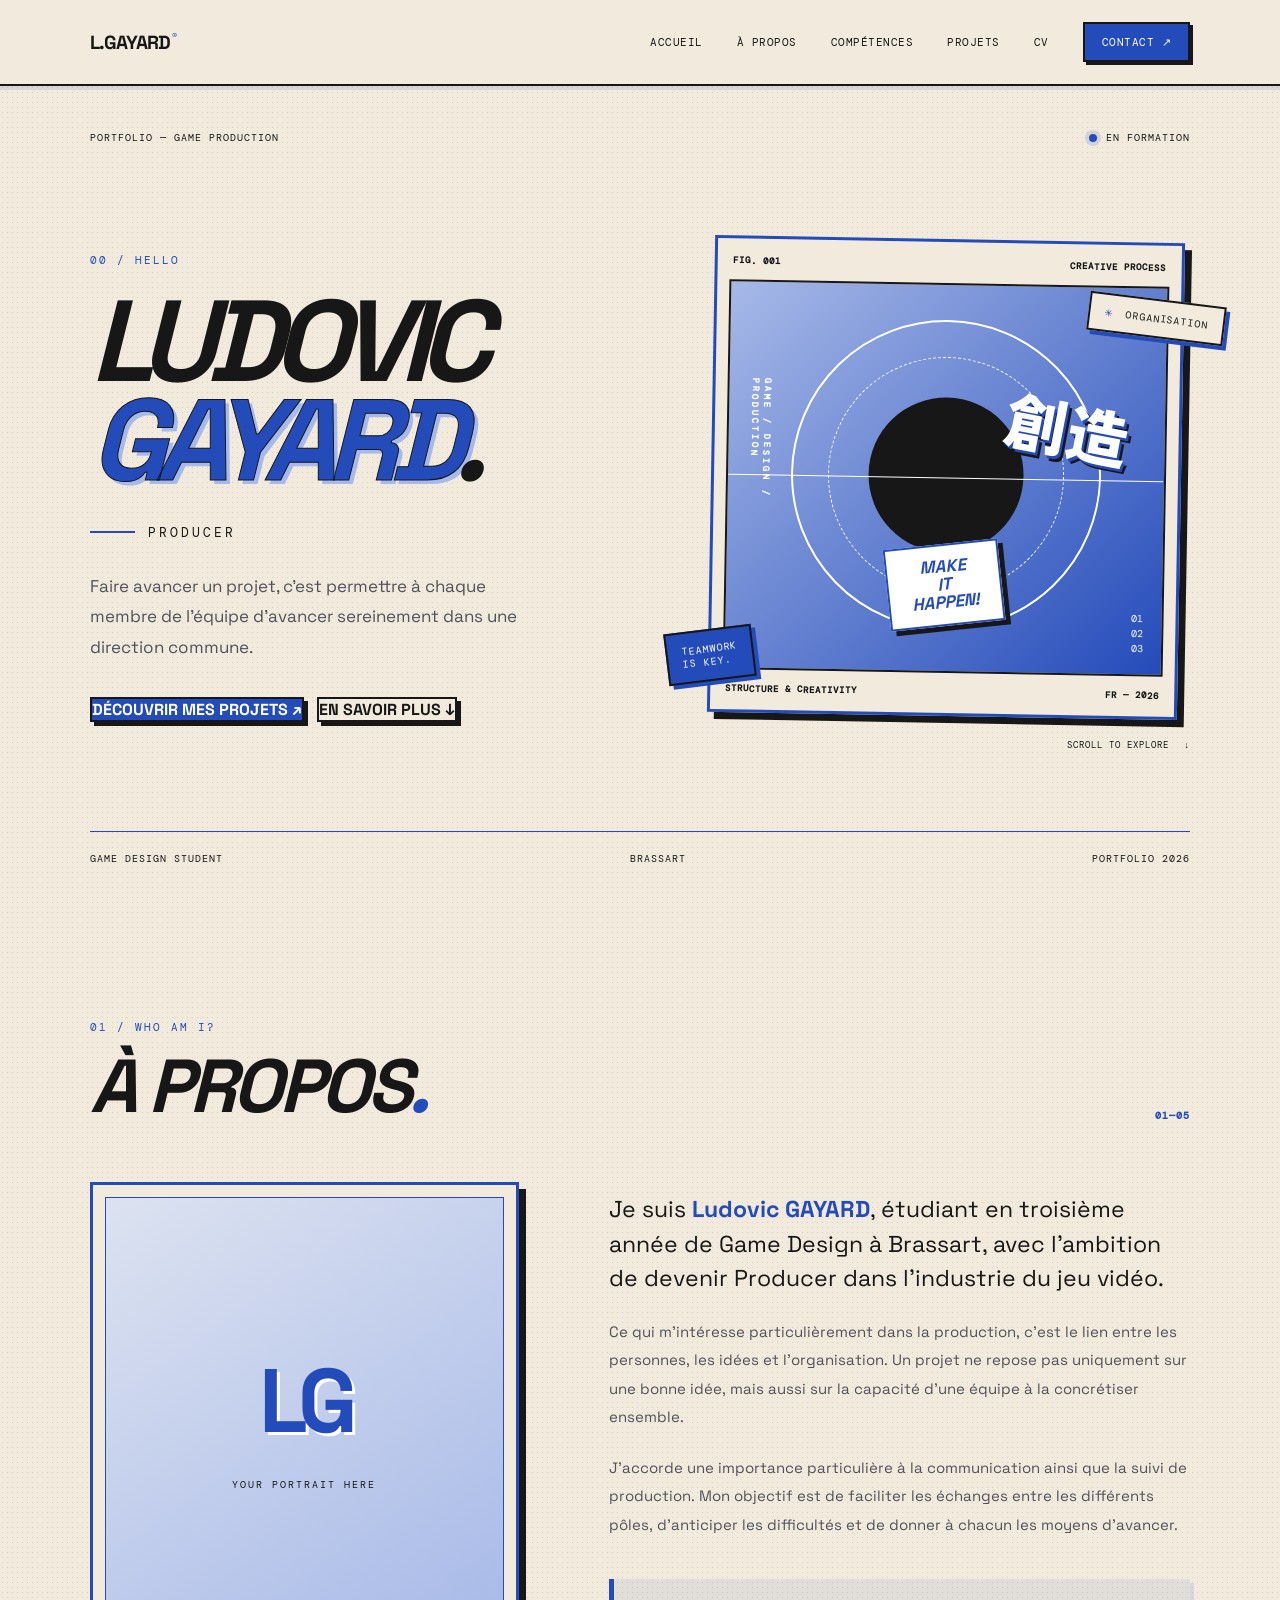
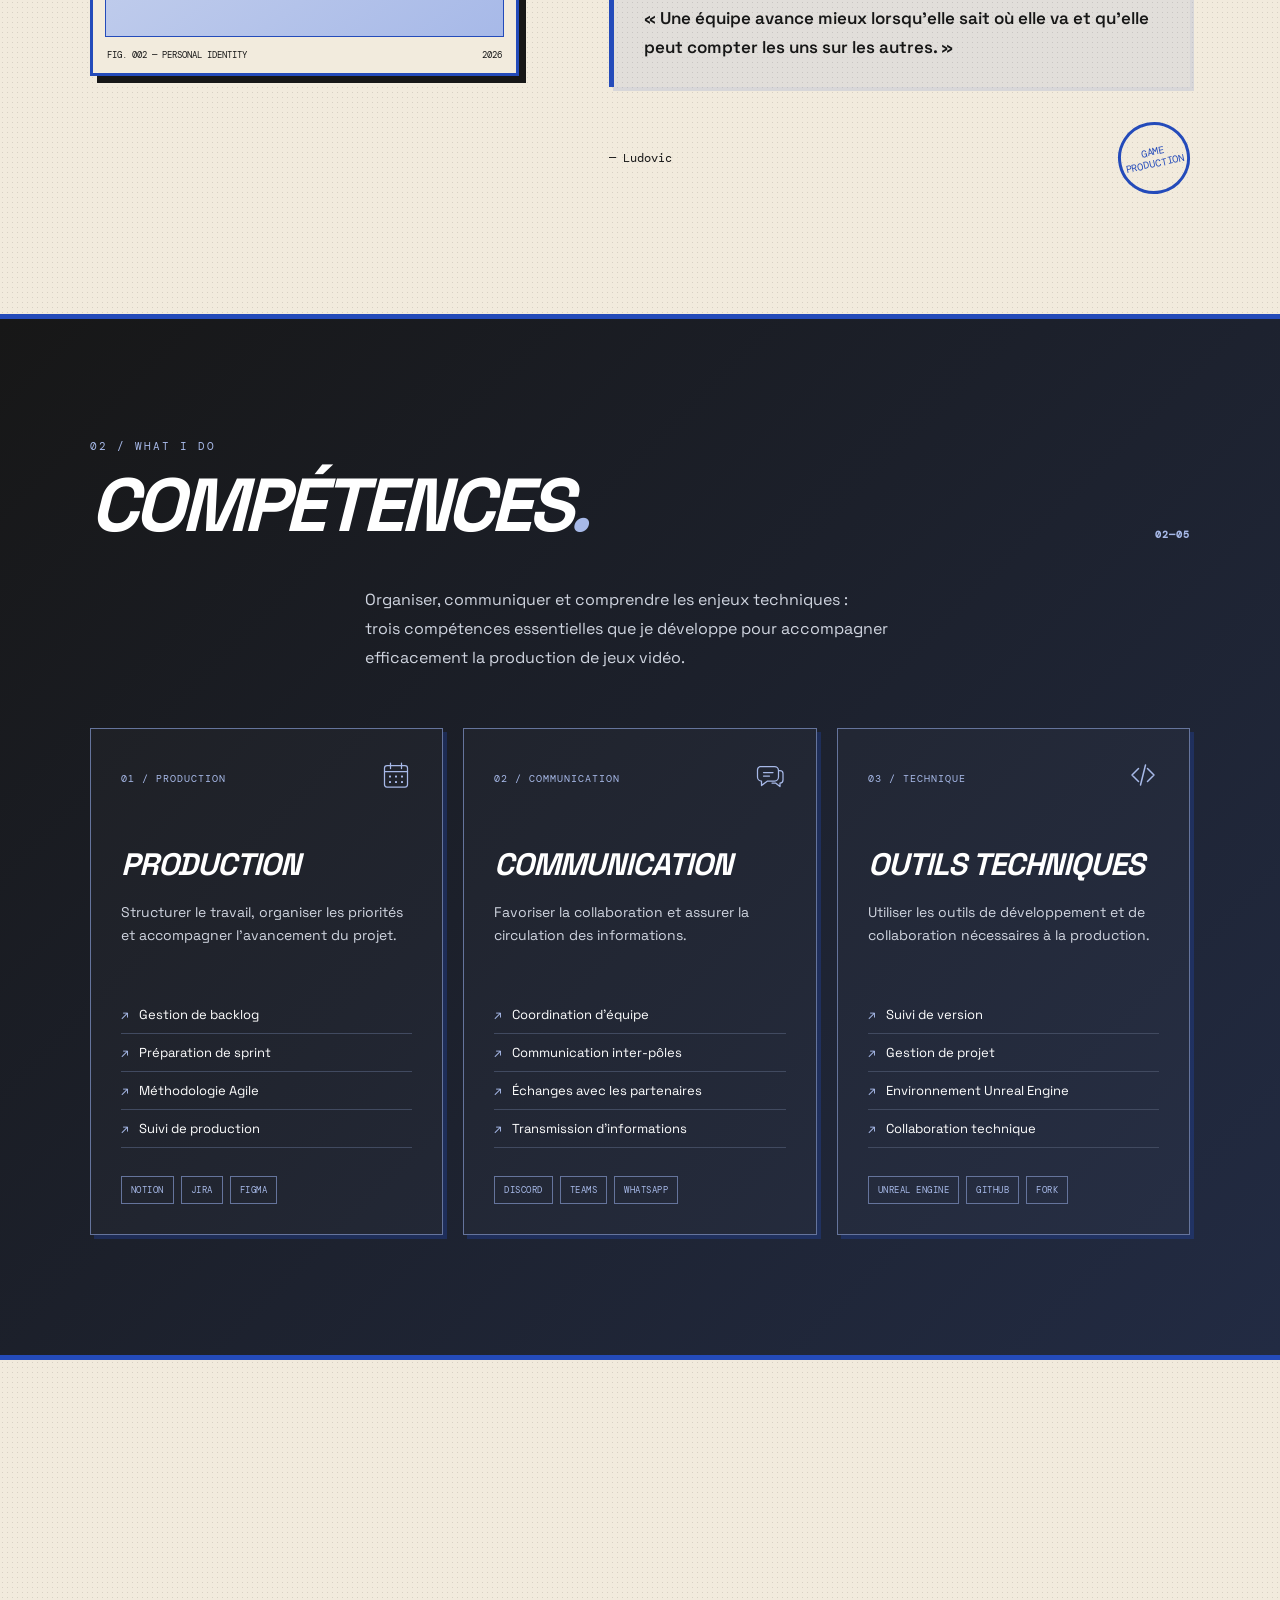
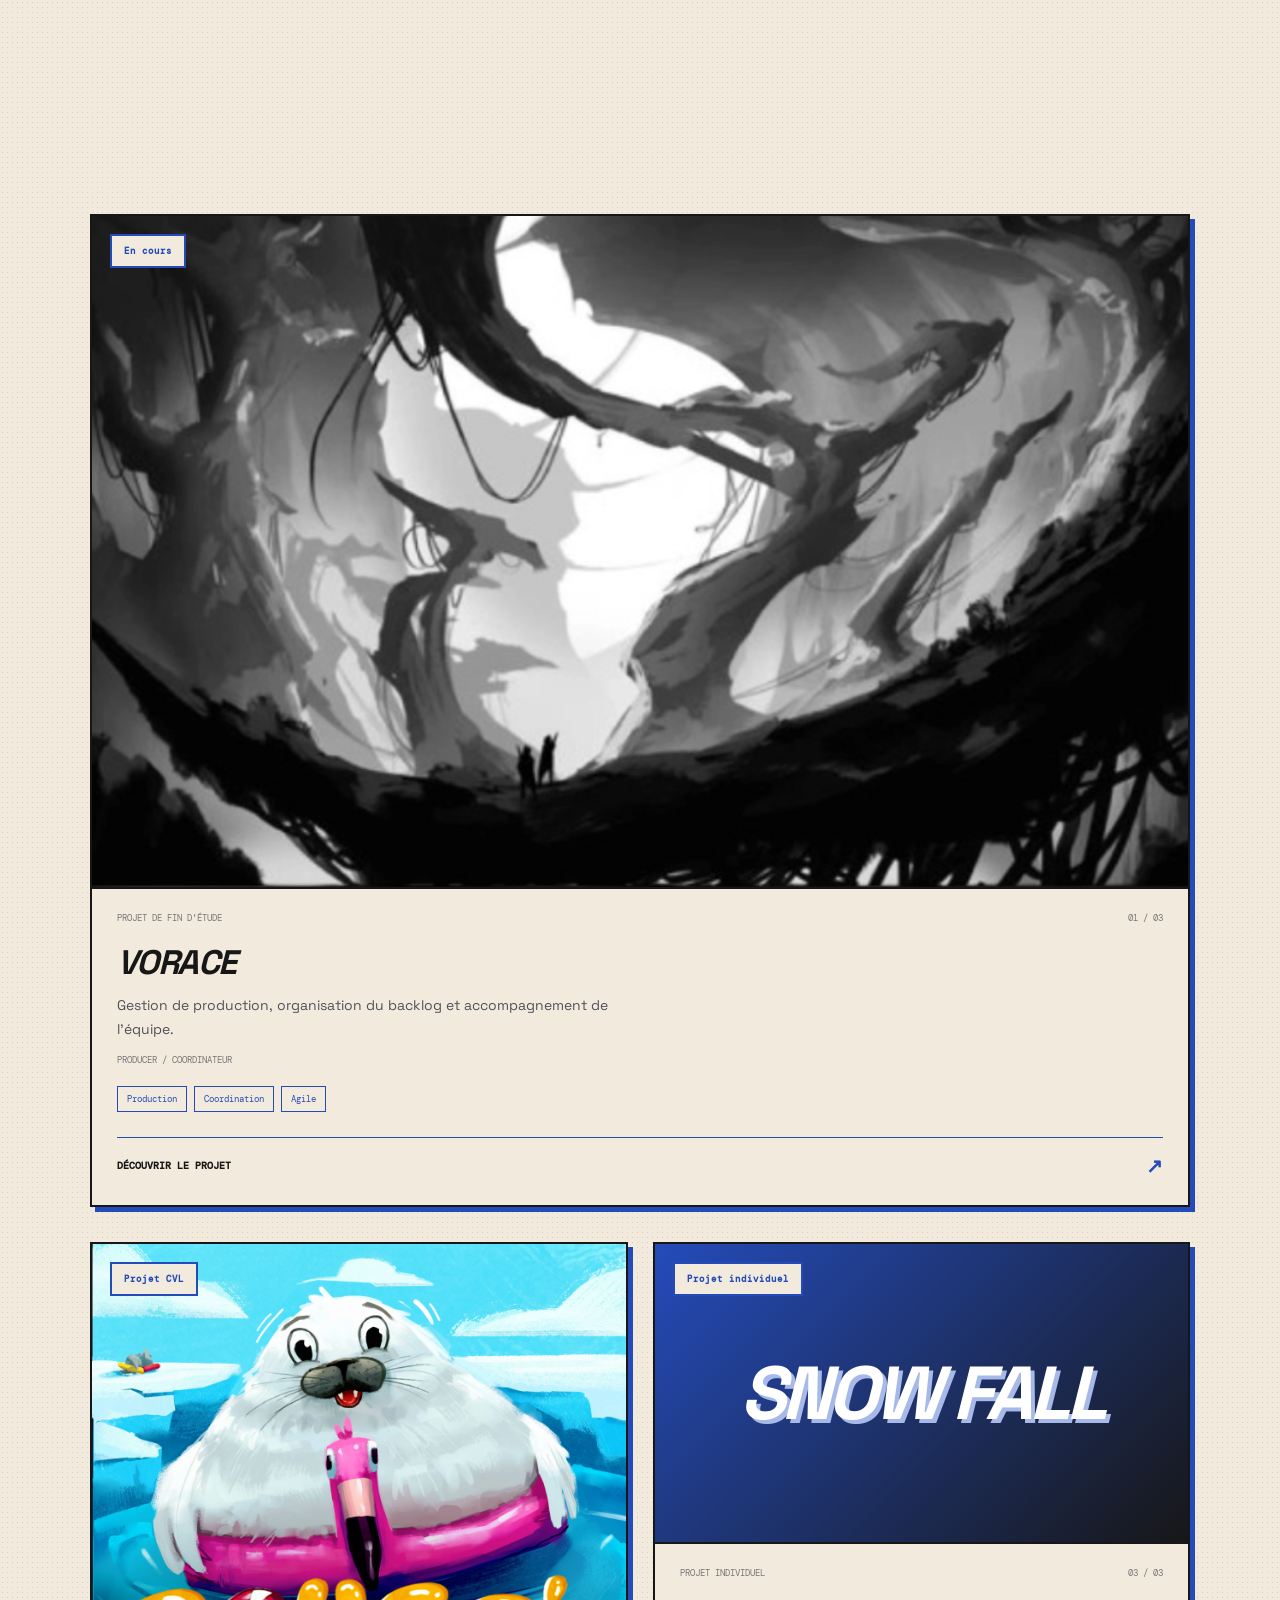
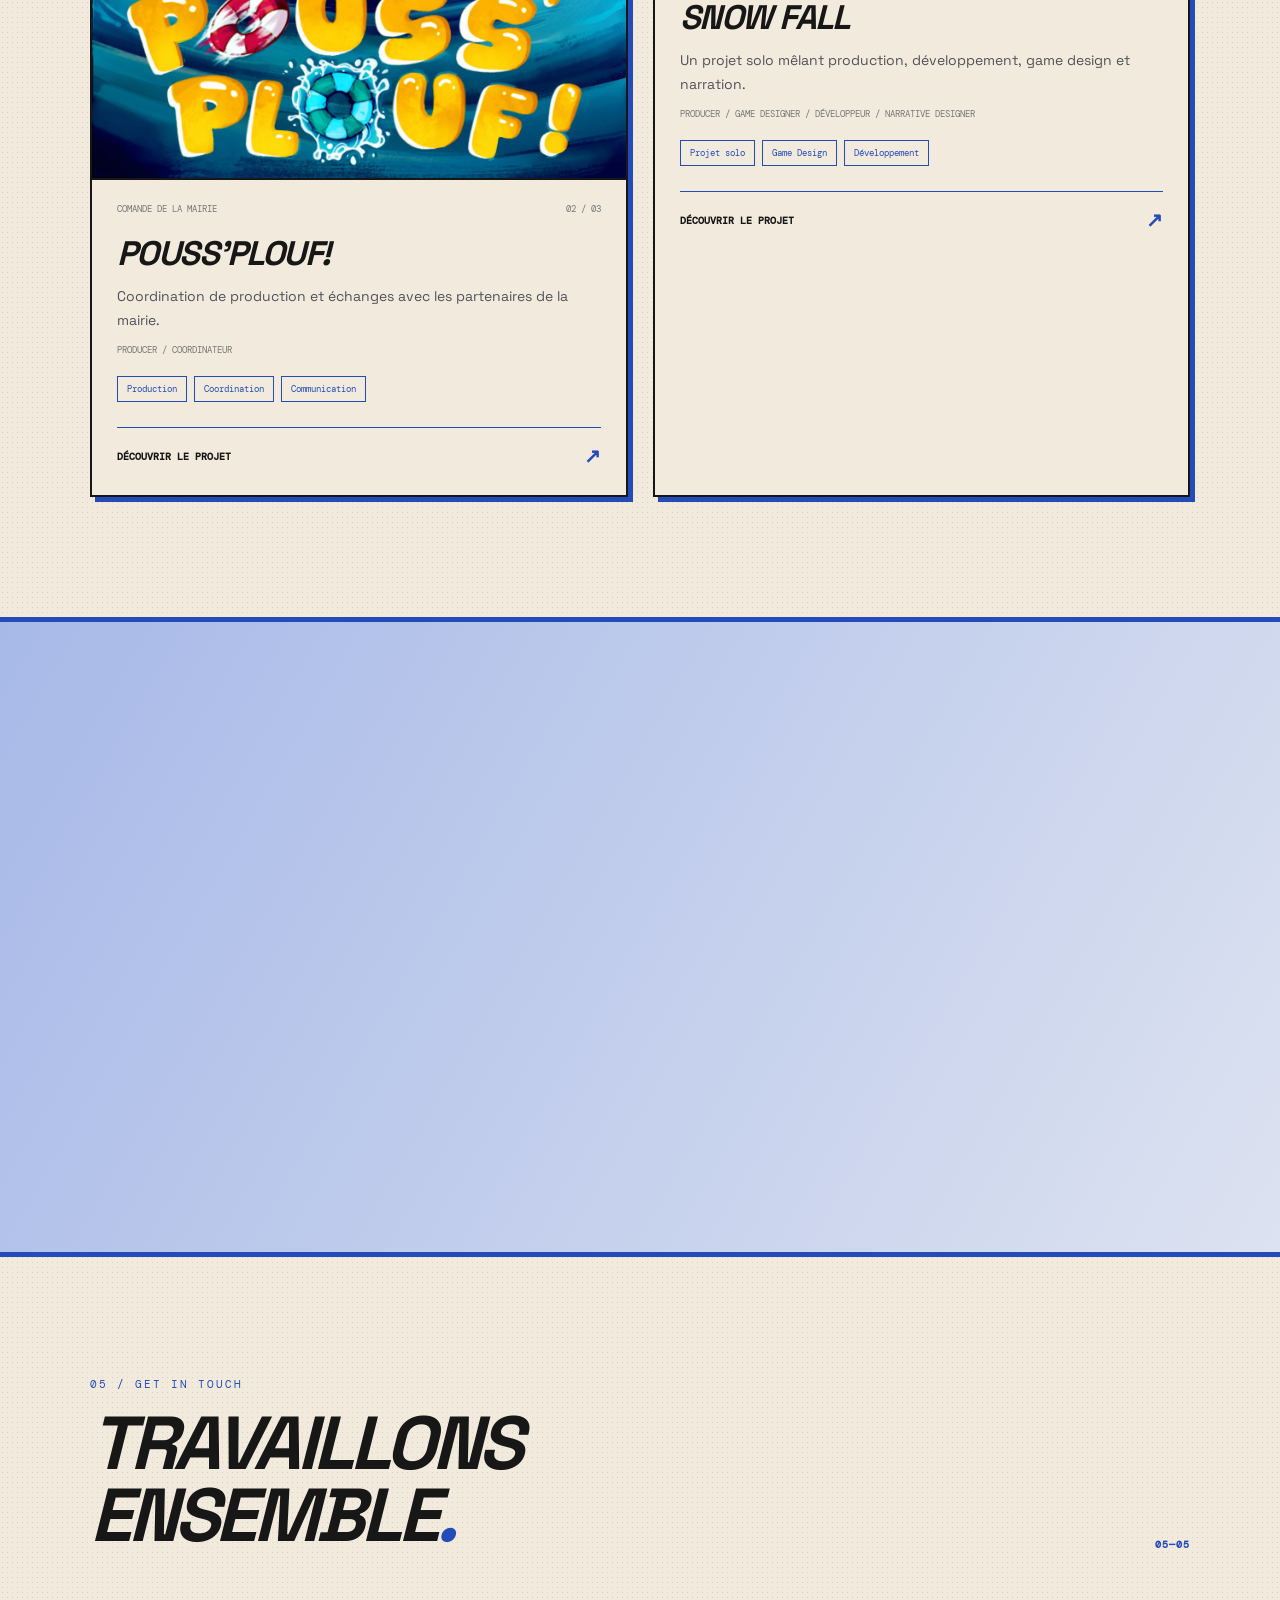
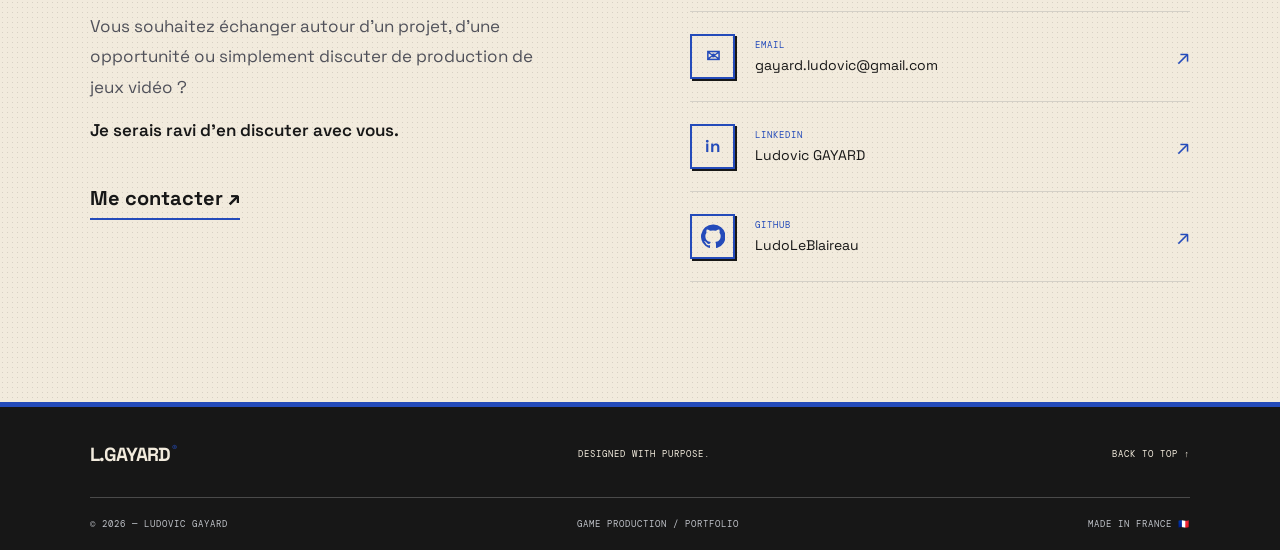
==== commit f8408378: "debut vorace" ====
--- a/index.html
+++ b/index.html
@@ -193,7 +193,7 @@
 
                     <p class="about-intro">
                         Je suis <strong>Ludovic GAYARD</strong>, étudiant en
-                        deuxième année de Game Design à Brassart, avec
+                        troisième année de Game Design à Brassart, avec
                         l'ambition de devenir Producer dans l'industrie
                         du jeu vidéo.
                     </p>
@@ -207,8 +207,8 @@
                     </p>
 
                     <p>
-                        J'accorde une importance particulière à la communication,
-                        à la structuration du travail et au suivi de production.
+                        J'accorde une importance particulière à la communication ainsi que
+                        la suivi de production.
                         Mon objectif est de faciliter les échanges entre les
                         différents pôles, d'anticiper les difficultés et de
                         donner à chacun les moyens d'avancer.
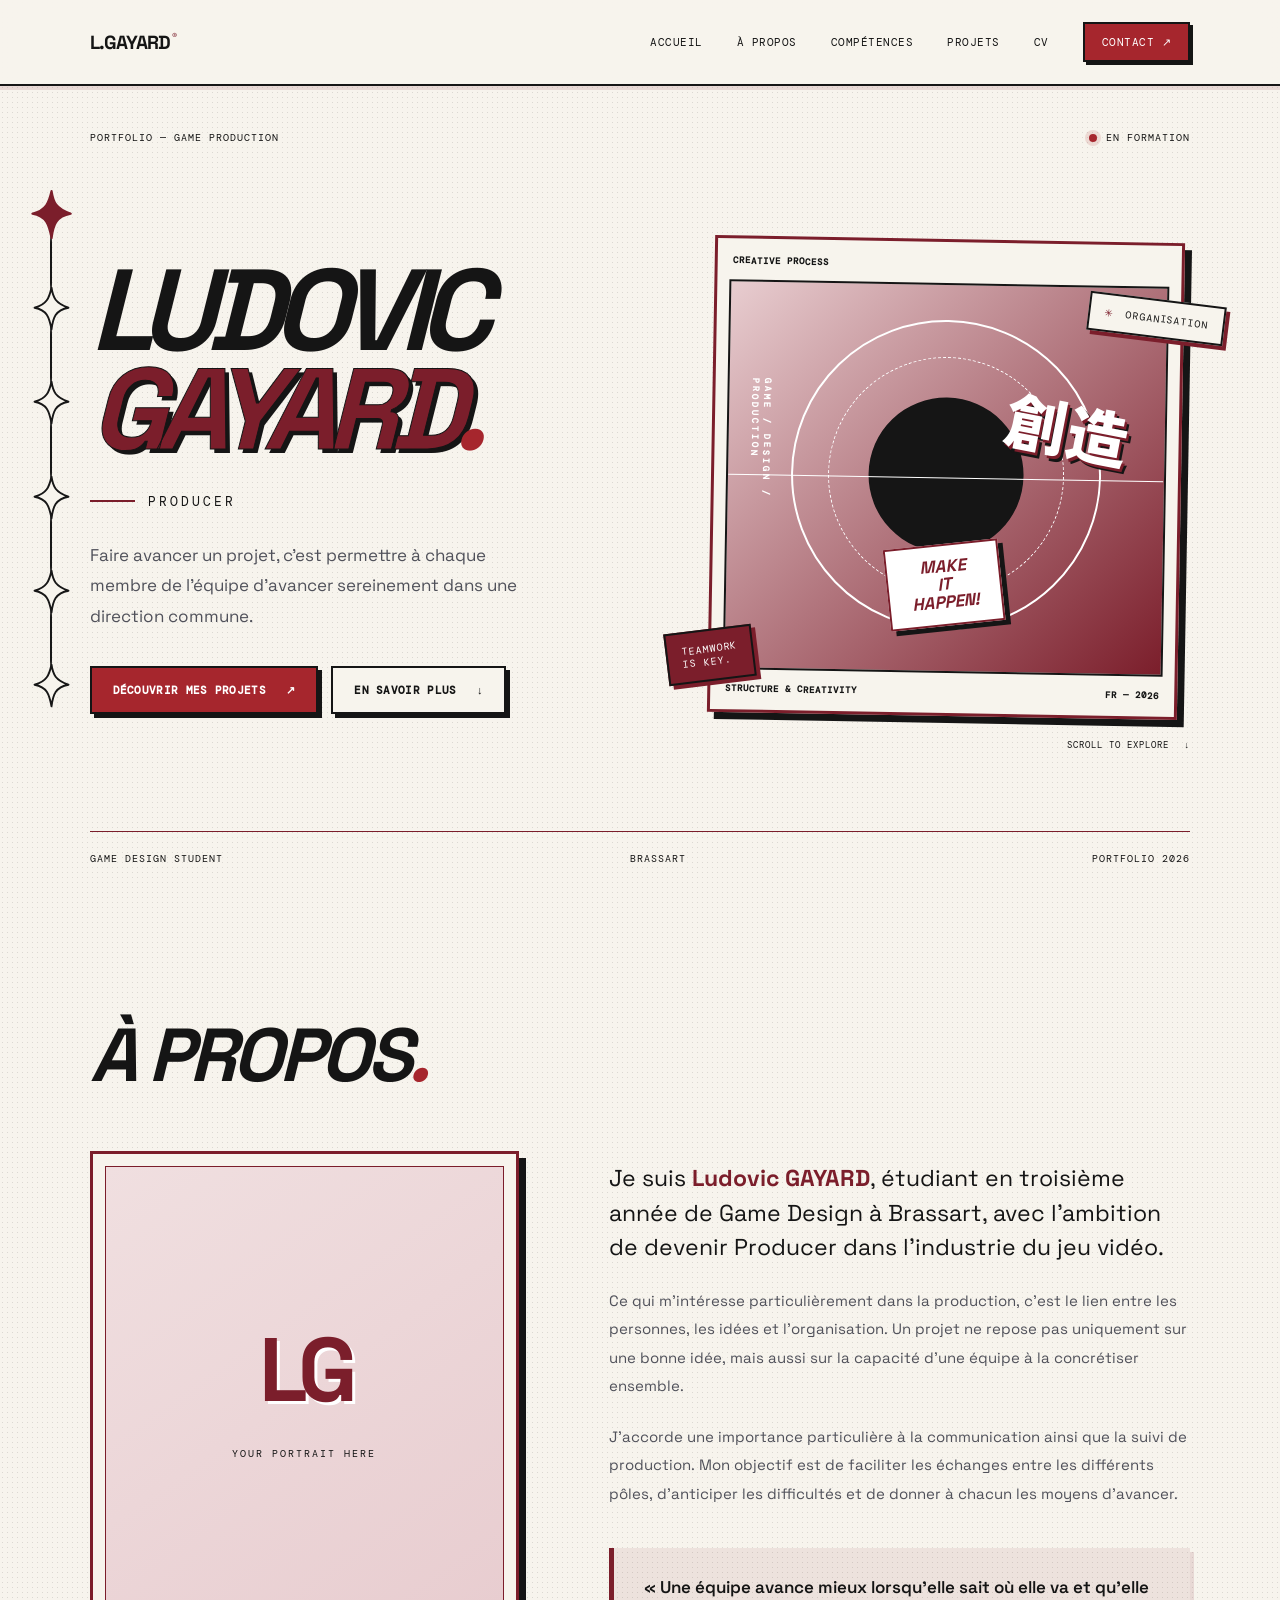
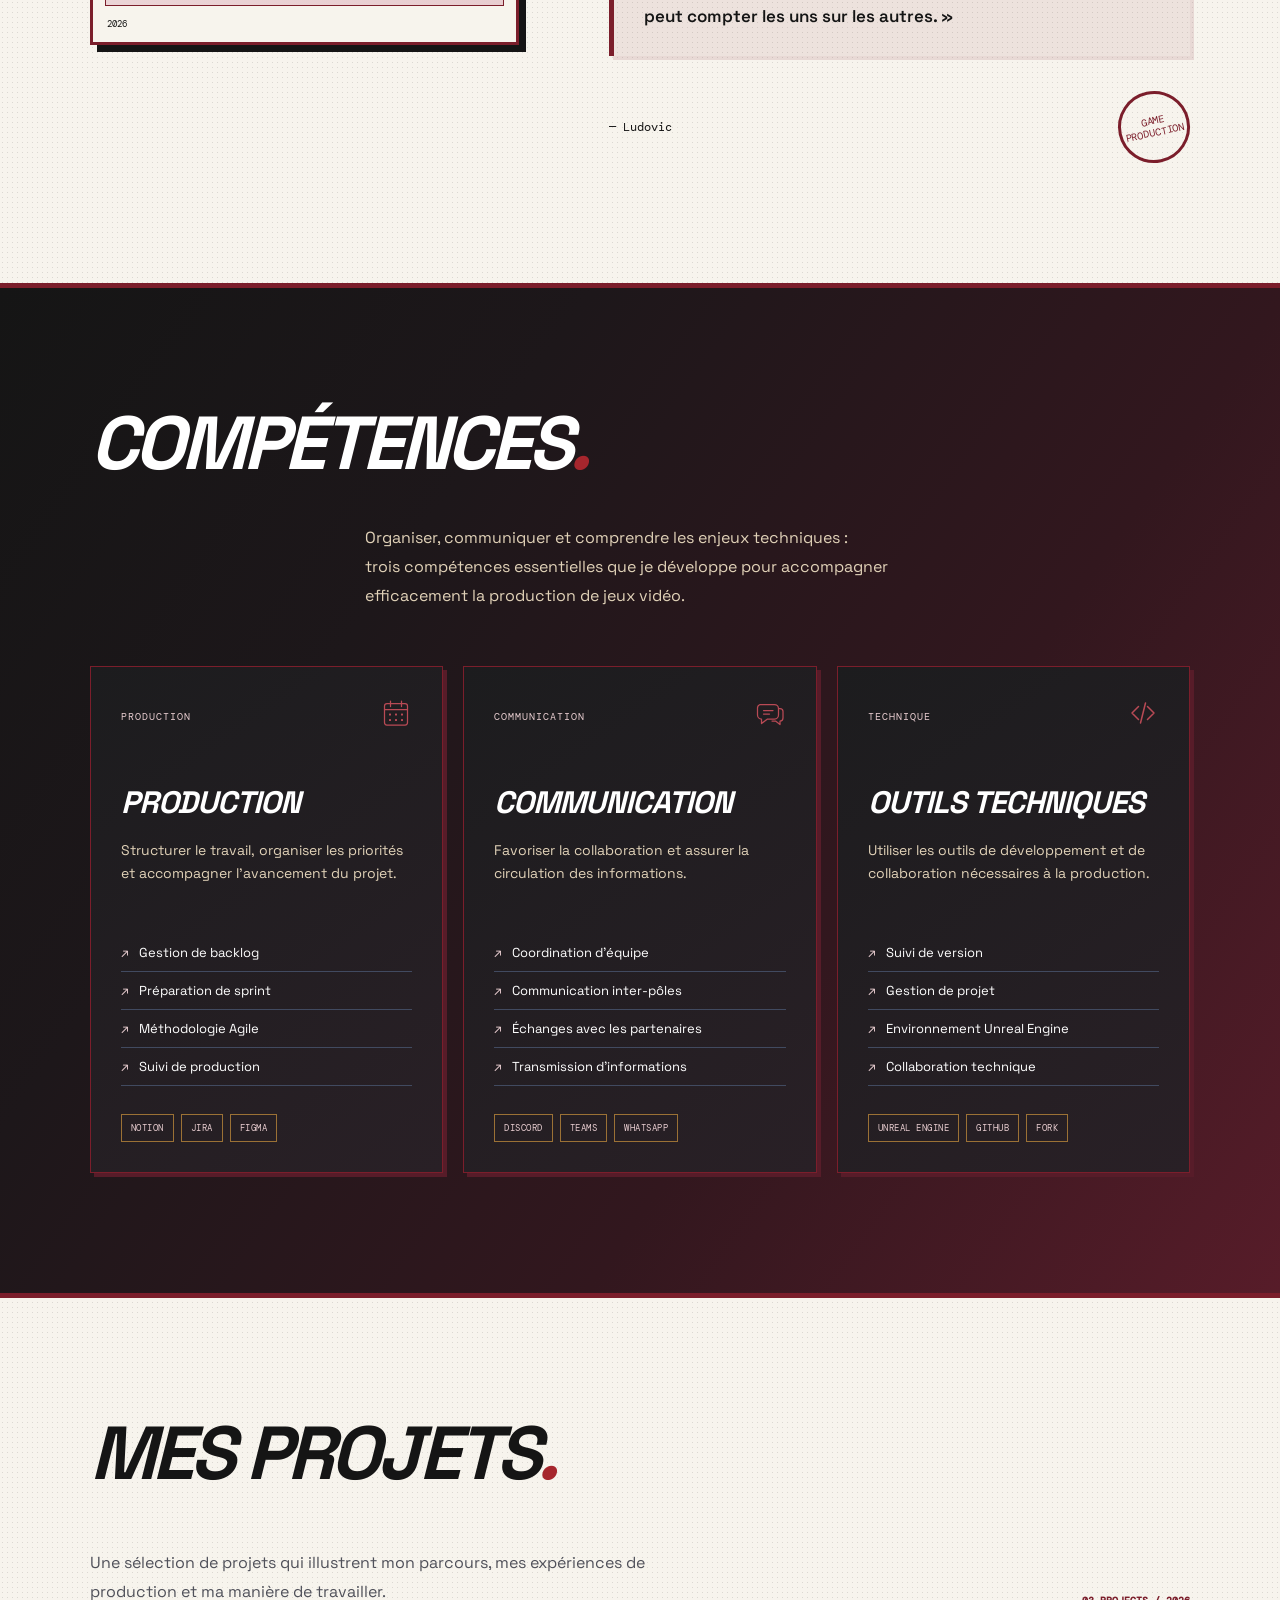
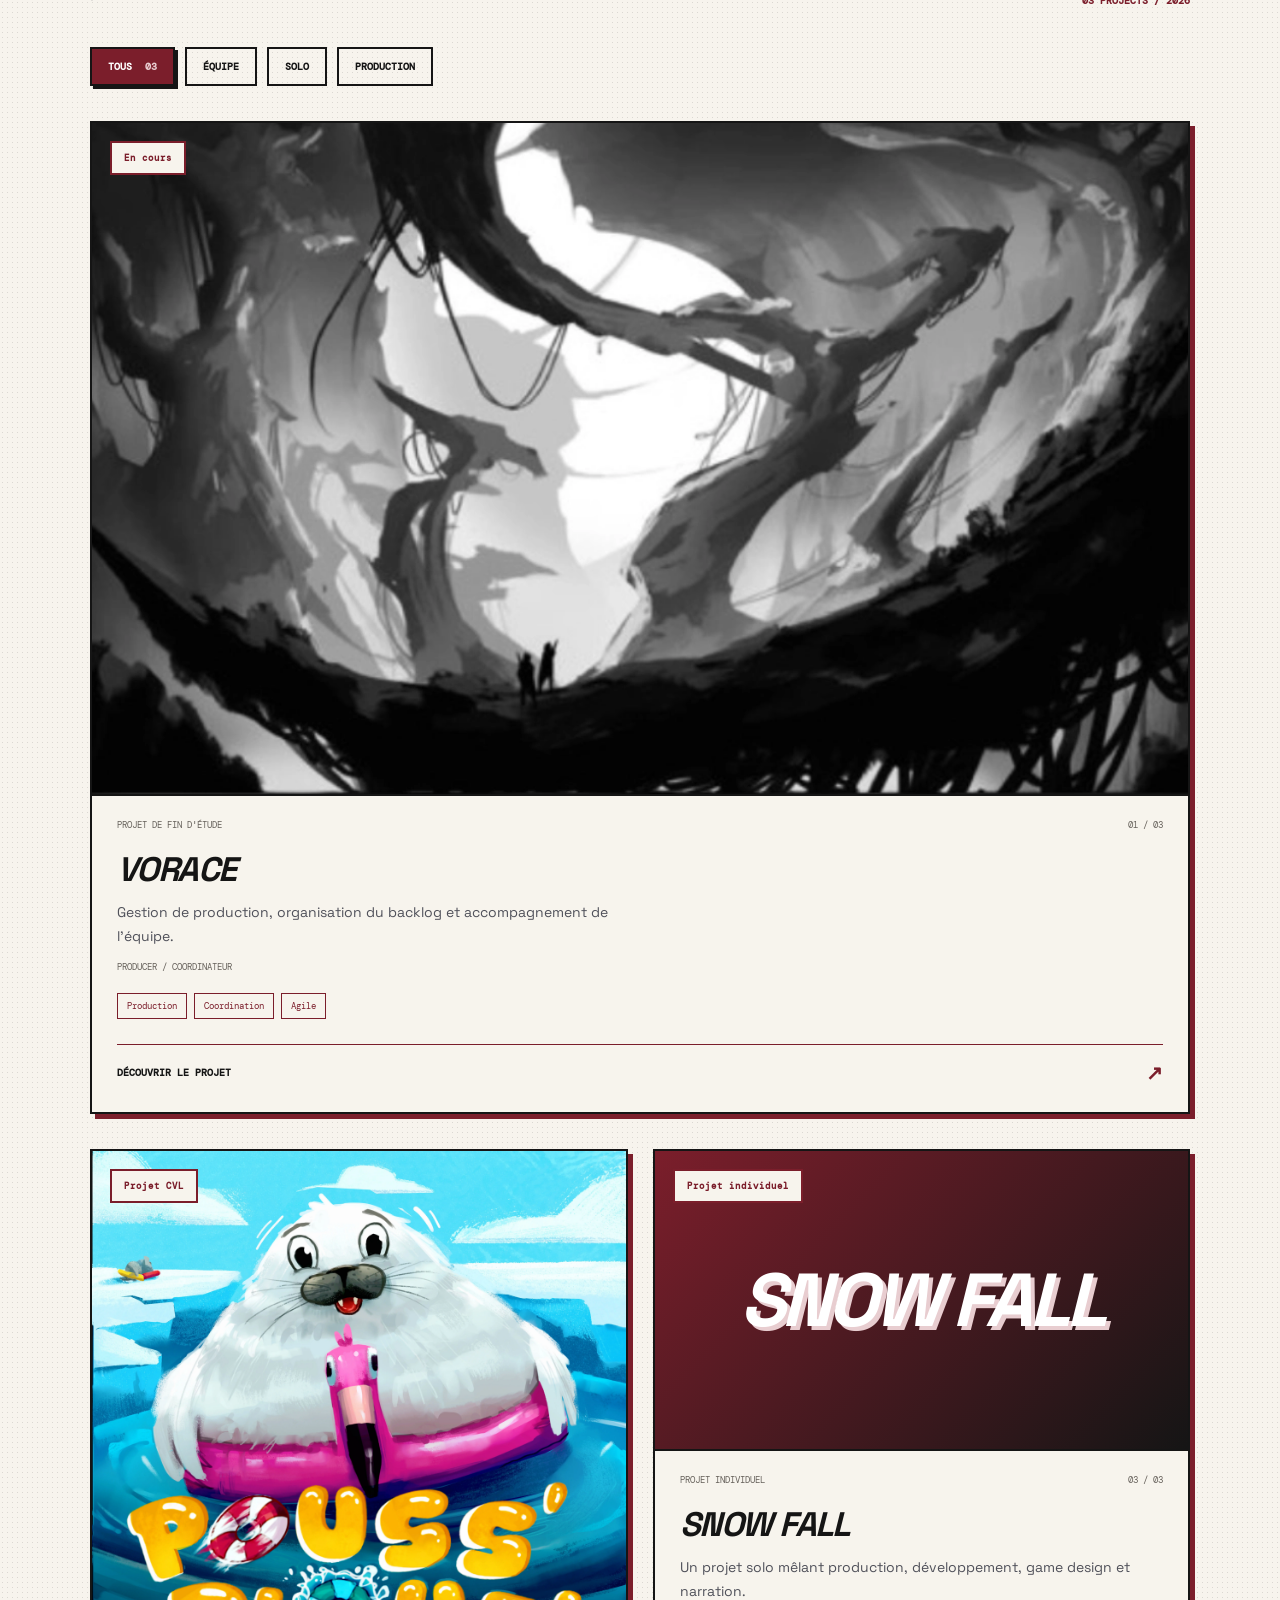
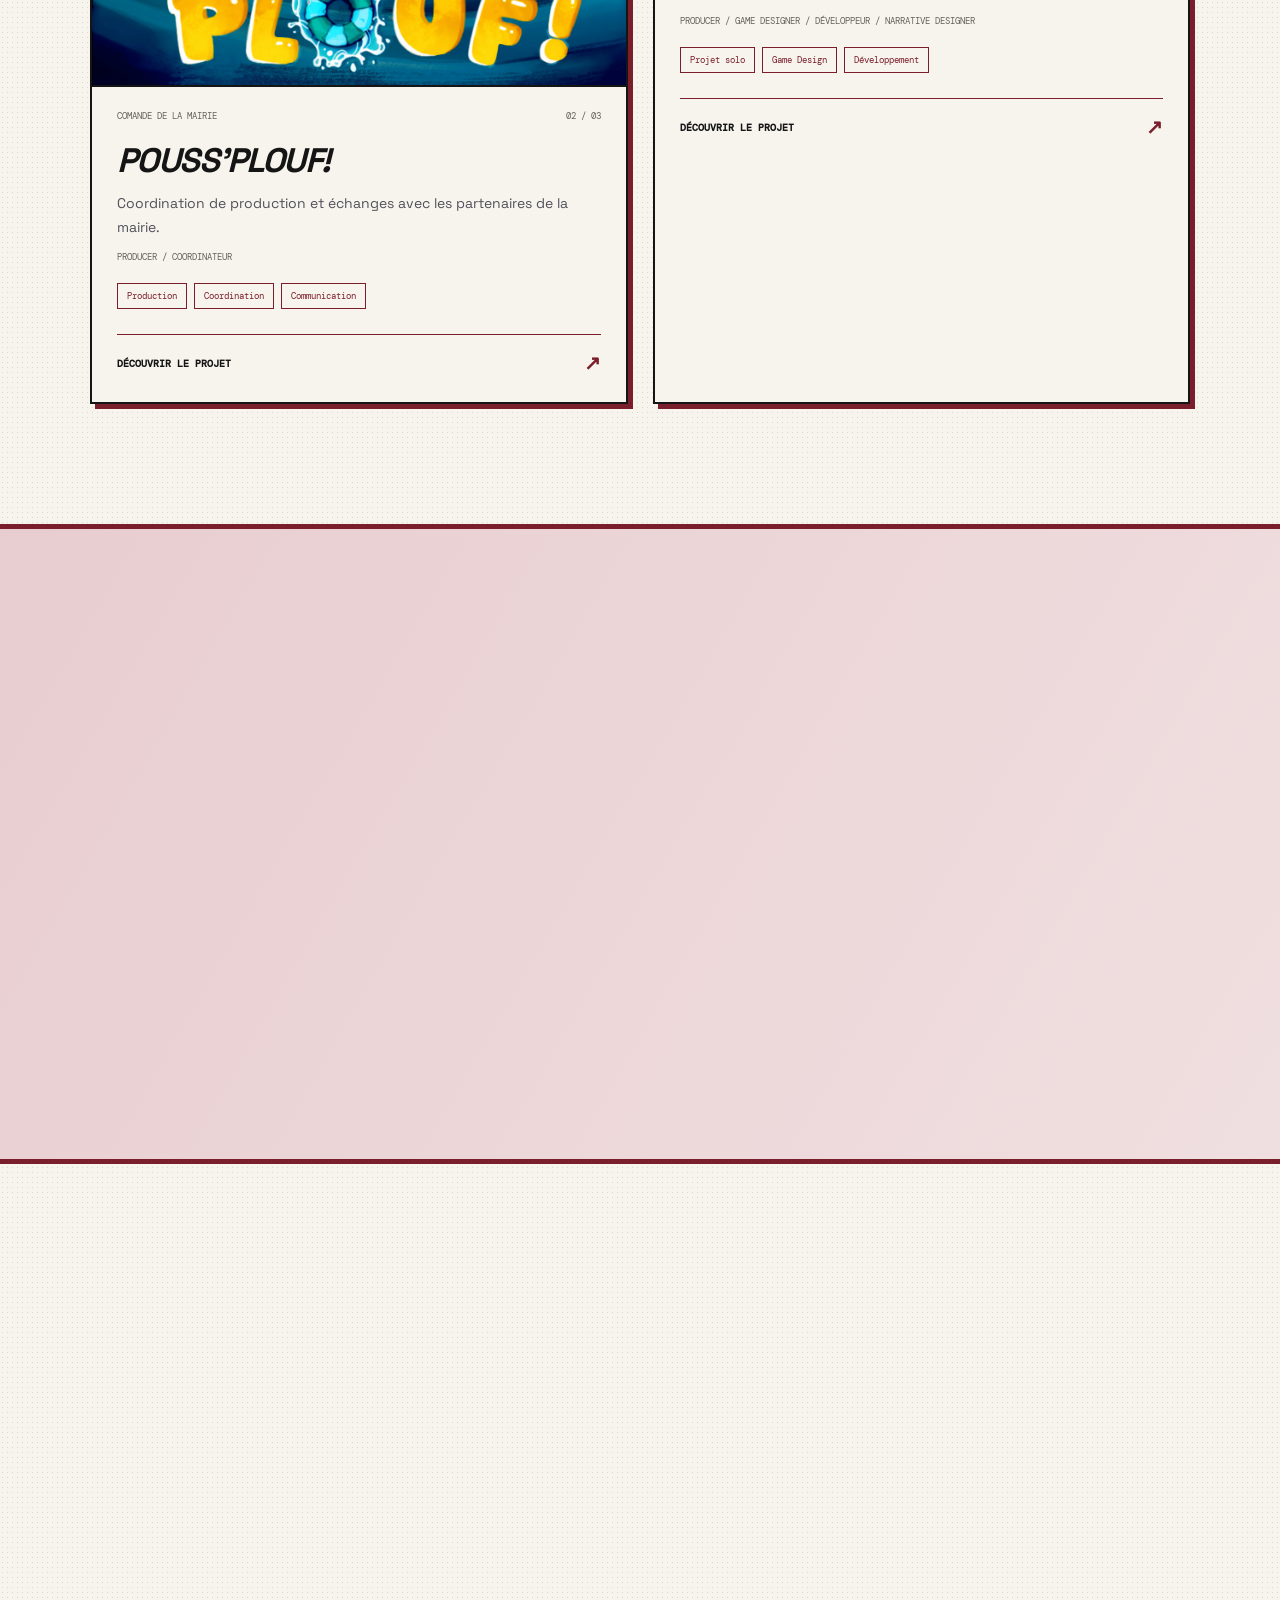
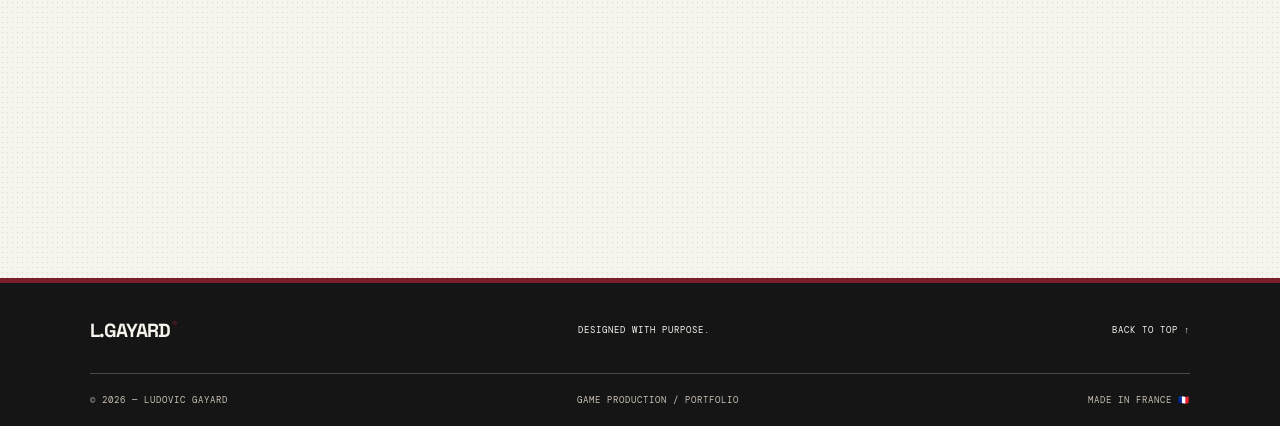
==== commit 307ffdec: "V rouge" ====
--- a/index.html
+++ b/index.html
@@ -1,650 +1,463 @@
 
 <!DOCTYPE html>
+
 <html lang="fr">
 <head>
-    <meta charset="UTF-8">
-    <meta name="viewport" content="width=device-width, initial-scale=1.0">
-
-    <meta name="description" content="Portfolio de Ludovic GAYARD, étudiant en Game Design et futur Producer. Découvrez mes projets, mes compétences et mon approche de la production de jeux vidéo.">
-
-    <meta name="author" content="Ludovic GAYARD">
-
-    <title>Ludovic GAYARD — Producer</title>
-
-    <!-- Typographies -->
-    <link rel="preconnect" href="https://fonts.googleapis.com">
-    <link rel="preconnect" href="https://fonts.gstatic.com" crossorigin>
-    <link href="https://fonts.googleapis.com/css2?family=DM+Mono:wght@400;500&family=Space+Grotesk:wght@400;500;600;700&family=Zen+Kaku+Gothic+New:wght@400;500;700;900&display=swap" rel="stylesheet">
-
-    <!-- Styles -->
-    <link rel="stylesheet" href="css/style.css">
+<meta charset="utf-8"/>
+<meta content="width=device-width, initial-scale=1.0" name="viewport"/>
+<meta content="Portfolio de Ludovic GAYARD, étudiant en Game Design et futur Producer. Découvrez mes projets, mes compétences et mon approche de la production de jeux vidéo." name="description"/>
+<meta content="Ludovic GAYARD" name="author"/>
+<title>Ludovic GAYARD — Producer</title>
+<!-- Typographies -->
+<link href="https://fonts.googleapis.com" rel="preconnect"/>
+<link crossorigin="" href="https://fonts.gstatic.com" rel="preconnect"/>
+<link href="https://fonts.googleapis.com/css2?family=DM+Mono:wght@400;500&amp;family=Space+Grotesk:wght@400;500;600;700&amp;family=Zen+Kaku+Gothic+New:wght@400;500;700;900&amp;display=swap" rel="stylesheet"/>
+<!-- Styles -->
+<link href="css/style.css" rel="stylesheet"/>
 </head>
-
 <body>
-
-    <!-- Décoration d'arrière-plan -->
-    <div class="background-grid" aria-hidden="true"></div>
-
-    <!-- Navigation -->
-    <header class="site-header">
-        <a href="#accueil" class="header-logo">
+<!-- Décoration d'arrière-plan -->
+<div aria-hidden="true" class="background-grid"></div>
+<!-- Navigation -->
+<header class="site-header">
+<a class="header-logo" href="#accueil">
             L.GAYARD<span>®</span>
-        </a>
-
-        <button class="menu-toggle" aria-label="Ouvrir le menu" aria-expanded="false">
-            <span></span>
-            <span></span>
-        </button>
-
-        <nav class="main-nav" aria-label="Navigation principale">
-            <a href="#accueil">Accueil</a>
-            <a href="#apropos">À propos</a>
-            <a href="#competences">Compétences</a>
-            <a href="#projets">Projets</a>
-            <a href="#cv">CV</a>
-            <a href="#contact" class="nav-contact">Contact ↗</a>
-        </nav>
-    </header>
-
-
-    <main>
-
-        <!-- =========================
+</a>
+<button aria-expanded="false" aria-label="Ouvrir le menu" class="menu-toggle">
+<span></span>
+<span></span>
+</button>
+<nav aria-label="Navigation principale" class="main-nav">
+<a href="#accueil">Accueil</a>
+<a href="#apropos">À propos</a>
+<a href="#competences">Compétences</a>
+<a href="#projets">Projets</a>
+<a href="#cv">CV</a>
+<a class="nav-contact" href="#contact">Contact ↗</a>
+</nav>
+</header>
+<main>
+<!-- =========================
              ACCUEIL / HERO
         ========================== -->
-
-        <section id="accueil" class="hero section">
-
-            <div class="hero-topline reveal">
-                <span>PORTFOLIO — GAME PRODUCTION</span>
-                <span class="availability">
-                    <span class="availability-dot"></span>
+<section class="hero section" id="accueil">
+<div class="hero-topline reveal">
+<span>PORTFOLIO — GAME PRODUCTION</span>
+<span class="availability">
+<span class="availability-dot"></span>
                     EN FORMATION
                 </span>
-            </div>
-
-            <div class="hero-content">
-
-                <div class="hero-text reveal">
-                    <p class="eyebrow">00 / Hello</p>
-
-                    <h1>
+</div>
+<div class="hero-content">
+<div class="hero-text reveal">
+
+<h1>
                         Ludovic
                         <span>GAYARD<span class="title-dot">.</span></span>
-                    </h1>
-
-                    <div class="hero-role">
-                        <span class="role-line"></span>
-                        <span>PRODUCER</span>
-                    </div>
-
-                    <p class="hero-description">
+</h1>
+<div class="hero-role">
+<span class="role-line"></span>
+<span>PRODUCER</span>
+</div>
+<p class="hero-description">
                         Faire avancer un projet, c'est permettre à chaque
                         membre de l'équipe d'avancer sereinement dans une
                         direction commune.
                     </p>
-
-                    <div class="hero-actions">
-                        <a href="#projets" class="button button-primary">
+<div class="hero-actions">
+<a class="button button-primary" href="#projets">
                             Découvrir mes projets <span>↗</span>
-                        </a>
-
-                        <a href="#apropos" class="button button-secondary">
+</a>
+<a class="button button-secondary" href="#apropos">
                             En savoir plus <span>↓</span>
-                        </a>
-                    </div>
-                </div>
-
-                <!-- Composition graphique -->
-                <div class="hero-art reveal">
-
-                    <div class="art-frame">
-                        <div class="art-frame-top">
-                            <span>FIG. 001</span>
-                            <span>CREATIVE PROCESS</span>
-                        </div>
-
-                        <div class="art-main">
-                            <div class="art-circle"></div>
-
-                            <div class="art-cross"></div>
-
-                            <div class="art-vertical-text">
+</a>
+</div>
+</div>
+<!-- Composition graphique -->
+<div class="hero-art reveal">
+<div class="art-frame">
+<div class="art-frame-top">
+
+<span>CREATIVE PROCESS</span>
+</div>
+<div class="art-main">
+<div class="art-circle"></div>
+<div class="art-cross"></div>
+<div class="art-vertical-text">
                                 GAME / DESIGN / PRODUCTION
                             </div>
-
-                            <div class="art-kanji" aria-hidden="true">
+<div aria-hidden="true" class="art-kanji">
                                 創造
                             </div>
-
-                            <div class="art-sticker">
-                                <span>MAKE</span>
-                                <span>IT</span>
-                                <span>HAPPEN!</span>
-                            </div>
-
-                            <div class="art-number">
-                                01<br>02<br>03
-                            </div>
-                        </div>
-
-                        <div class="art-frame-bottom">
-                            <span>STRUCTURE & CREATIVITY</span>
-                            <span>FR — 2026</span>
-                        </div>
+<div class="art-sticker">
+<span>MAKE</span>
+<span>IT</span>
+<span>HAPPEN!</span>
+</div>
+
+</div>
+<div class="art-frame-bottom">
+<span>STRUCTURE &amp; CREATIVITY</span>
+<span>FR — 2026</span>
+</div>
+</div>
+<div class="floating-note note-one">
+<span>✳</span> ORGANISATION
                     </div>
-
-                    <div class="floating-note note-one">
-                        <span>✳</span> ORGANISATION
+<div class="floating-note note-two">
+                        TEAMWORK<br/>IS KEY.
                     </div>
-
-                    <div class="floating-note note-two">
-                        TEAMWORK<br>IS KEY.
-                    </div>
-
-                    <div class="hero-caption">
-                        <span>SCROLL TO EXPLORE</span>
-                        <span>↓</span>
-                    </div>
-
-                </div>
-            </div>
-
-            <div class="hero-bottomline">
-                <span>GAME DESIGN STUDENT</span>
-                <span>BRASSART</span>
-                <span>PORTFOLIO 2026</span>
-            </div>
-
-        </section>
-
-
-        <!-- =========================
+<div class="hero-caption">
+<span>SCROLL TO EXPLORE</span>
+<span>↓</span>
+</div>
+</div>
+</div>
+<div class="hero-bottomline">
+<span>GAME DESIGN STUDENT</span>
+<span>BRASSART</span>
+<span>PORTFOLIO 2026</span>
+</div>
+</section>
+<!-- =========================
              À PROPOS
         ========================== -->
-
-        <section id="apropos" class="about section">
-
-            <div class="section-heading reveal">
-                <div>
-                    <p class="eyebrow">01 / WHO AM I?</p>
-                    <h2>À propos<span class="accent">.</span></h2>
-                </div>
-
-                <span class="section-index">01—05</span>
-            </div>
-
-            <div class="about-layout">
-
-                <div class="about-image reveal">
-                    <!-- Remplacer cette zone par une véritable photographie -->
-                    <div class="portrait-placeholder">
-                        <span class="portrait-symbol">LG</span>
-                        <span class="portrait-label">YOUR PORTRAIT HERE</span>
-                    </div>
-
-                    <div class="image-caption">
-                        <span>FIG. 002 — PERSONAL IDENTITY</span>
-                        <span>2026</span>
-                    </div>
-                </div>
-
-                <div class="about-content reveal">
-
-                    <p class="about-intro">
+<section class="about section" id="apropos">
+<div class="section-heading reveal">
+<div>
+
+<h2>À propos<span class="accent">.</span></h2>
+</div>
+
+</div>
+<div class="about-layout">
+<div class="about-image reveal">
+<!-- Remplacer cette zone par une véritable photographie -->
+<div class="portrait-placeholder">
+<span class="portrait-symbol">LG</span>
+<span class="portrait-label">YOUR PORTRAIT HERE</span>
+</div>
+<div class="image-caption">
+
+<span>2026</span>
+</div>
+</div>
+<div class="about-content reveal">
+<p class="about-intro">
                         Je suis <strong>Ludovic GAYARD</strong>, étudiant en
                         troisième année de Game Design à Brassart, avec
                         l'ambition de devenir Producer dans l'industrie
                         du jeu vidéo.
                     </p>
-
-                    <p>
+<p>
                         Ce qui m'intéresse particulièrement dans la production,
                         c'est le lien entre les personnes, les idées et
                         l'organisation. Un projet ne repose pas uniquement
                         sur une bonne idée, mais aussi sur la capacité d'une
                         équipe à la concrétiser ensemble.
                     </p>
-
-                    <p>
+<p>
                         J'accorde une importance particulière à la communication ainsi que
                         la suivi de production.
                         Mon objectif est de faciliter les échanges entre les
                         différents pôles, d'anticiper les difficultés et de
                         donner à chacun les moyens d'avancer.
                     </p>
-
-                    <blockquote class="about-quote">
+<blockquote class="about-quote">
                         « Une équipe avance mieux lorsqu'elle sait où elle va
                         et qu'elle peut compter les uns sur les autres. »
                     </blockquote>
-
-                    <div class="about-signature">
-                        <span>— Ludovic</span>
-                        <span class="signature-stamp">GAME<br>PRODUCTION</span>
-                    </div>
-
-                </div>
-            </div>
-
-        </section>
-
-
-        <!-- =========================
+<div class="about-signature">
+<span>— Ludovic</span>
+<span class="signature-stamp">GAME<br/>PRODUCTION</span>
+</div>
+</div>
+</div>
+</section>
+<!-- =========================
              COMPÉTENCES
         ========================== -->
-
-        <section id="competences" class="skills section">
-
-            <div class="section-heading reveal">
-                <div>
-                    <p class="eyebrow">02 / WHAT I DO</p>
-                    <h2>Compétences<span class="accent">.</span></h2>
-                </div>
-
-                <span class="section-index">02—05</span>
-            </div>
-
-            <p class="section-intro reveal">
+<section class="skills section" id="competences">
+<div class="section-heading reveal">
+<div>
+
+<h2>Compétences<span class="accent">.</span></h2>
+</div>
+
+</div>
+<p class="section-intro reveal">
                 Organiser, communiquer et comprendre les enjeux techniques :
-                <br>
+                <br/>
                  trois compétences essentielles que je développe
                 pour accompagner efficacement la production de jeux vidéo.
             </p>
-
-            <div class="skills-grid">
-
-                <article class="skill-card reveal">
-                    <div class="skill-card-top">
-                        <span>01 / PRODUCTION</span>
-                        <span class="skill-symbol">
-                            <svg width="32" height="32"
-                                viewBox="0 0 64 64"
-                                fill="none"
-                                stroke="currentColor"
-                                stroke-width="2.5"
-                                stroke-linecap="round"
-                                stroke-linejoin="round"
-                                aria-label="Production">
-                                <rect x="9" y="13" width="46" height="43" rx="5"/>
-                                <path d="M9 25h46M21 8v11M43 8v11"/>
-                                <rect x="18" y="33" width="4" height="4" rx="1" fill="currentColor" stroke="none"/>
-                                <rect x="30" y="33" width="4" height="4" rx="1" fill="currentColor" stroke="none"/>
-                                <rect x="42" y="33" width="4" height="4" rx="1" fill="currentColor" stroke="none"/>
-                                <rect x="18" y="44" width="4" height="4" rx="1" fill="currentColor" stroke="none"/>
-                                <rect x="30" y="44" width="4" height="4" rx="1" fill="currentColor" stroke="none"/>
-                                <rect x="42" y="44" width="4" height="4" rx="1" fill="currentColor" stroke="none"/>
-                            </svg>
-                        </span>
-                    </div>
-
-                    <h3>Production</h3>
-
-                    <p>
+<div class="skills-grid">
+<article class="skill-card reveal">
+<div class="skill-card-top">
+<span>PRODUCTION</span>
+<span class="skill-symbol">
+<svg aria-label="Production" fill="none" height="32" stroke="currentColor" stroke-linecap="round" stroke-linejoin="round" stroke-width="2.5" viewbox="0 0 64 64" width="32">
+<rect height="43" rx="5" width="46" x="9" y="13"></rect>
+<path d="M9 25h46M21 8v11M43 8v11"></path>
+<rect fill="currentColor" height="4" rx="1" stroke="none" width="4" x="18" y="33"></rect>
+<rect fill="currentColor" height="4" rx="1" stroke="none" width="4" x="30" y="33"></rect>
+<rect fill="currentColor" height="4" rx="1" stroke="none" width="4" x="42" y="33"></rect>
+<rect fill="currentColor" height="4" rx="1" stroke="none" width="4" x="18" y="44"></rect>
+<rect fill="currentColor" height="4" rx="1" stroke="none" width="4" x="30" y="44"></rect>
+<rect fill="currentColor" height="4" rx="1" stroke="none" width="4" x="42" y="44"></rect>
+</svg>
+</span>
+</div>
+<h3>Production</h3>
+<p>
                         Structurer le travail, organiser les priorités
                         et accompagner l'avancement du projet.
                     </p>
-
-                    <ul class="skill-list">
-                        <li>Gestion de backlog</li>
-                        <li>Préparation de sprint</li>
-                        <li>Méthodologie Agile</li>
-                        <li>Suivi de production</li>
-                    </ul>
-
-                    <div class="skill-tools">
-                        <span>NOTION</span>
-                        <span>JIRA</span>
-                        <span>FIGMA</span>
-                    </div>
-                </article>
-
-
-                <article class="skill-card reveal">
-                    <div class="skill-card-top">
-                        <span>02 / COMMUNICATION</span>
-                        
-                        <span class="skill-symbol">
-                        <svg width="32" height="32" viewBox="0 0 64 64"
-                            fill="none" stroke="currentColor"
-                            stroke-width="2.5"
-                            stroke-linecap="round"
-                            stroke-linejoin="round"
-                            aria-label="Communication">
-                            <path d="M12 15h29a8 8 0 0 1 8 8v13a8 8 0 0 1-8 8H27L15 53v-9a8 8 0 0 1-8-8V23a8 8 0 0 1 5-8Z"/>
-                            <path d="M49 23h3a6 6 0 0 1 6 6v13a6 6 0 0 1-6 6v7l-9-7h-7"/>
-                            <path d="M19 27h19M19 34h12"/>
-                        </svg>
-                        </span>
-
-                    </div>
-
-                    <h3>Communication</h3>
-
-                    <p>
+<ul class="skill-list">
+<li>Gestion de backlog</li>
+<li>Préparation de sprint</li>
+<li>Méthodologie Agile</li>
+<li>Suivi de production</li>
+</ul>
+<div class="skill-tools">
+<span>NOTION</span>
+<span>JIRA</span>
+<span>FIGMA</span>
+</div>
+</article>
+<article class="skill-card reveal">
+<div class="skill-card-top">
+<span>COMMUNICATION</span>
+<span class="skill-symbol">
+<svg aria-label="Communication" fill="none" height="32" stroke="currentColor" stroke-linecap="round" stroke-linejoin="round" stroke-width="2.5" viewbox="0 0 64 64" width="32">
+<path d="M12 15h29a8 8 0 0 1 8 8v13a8 8 0 0 1-8 8H27L15 53v-9a8 8 0 0 1-8-8V23a8 8 0 0 1 5-8Z"></path>
+<path d="M49 23h3a6 6 0 0 1 6 6v13a6 6 0 0 1-6 6v7l-9-7h-7"></path>
+<path d="M19 27h19M19 34h12"></path>
+</svg>
+</span>
+</div>
+<h3>Communication</h3>
+<p>
                         Favoriser la collaboration et assurer
                         la circulation des informations.
                     </p>
-
-                    <ul class="skill-list">
-                        <li>Coordination d'équipe</li>
-                        <li>Communication inter-pôles</li>
-                        <li>Échanges avec les partenaires</li>
-                        <li>Transmission d'informations</li>
-                    </ul>
-
-                    <div class="skill-tools">
-                        <span>DISCORD</span>
-                        <span>TEAMS</span>
-                        <span>WHATSAPP</span>
-                    </div>
-                </article>
-
-
-                <article class="skill-card reveal">
-                    <div class="skill-card-top">
-                        <span>03 / TECHNIQUE</span>
-                        <span class="skill-symbol">
-                            <svg width="32" height="32"
-                                viewBox="0 0 64 64"
-                                fill="none"
-                                stroke="currentColor"
-                                stroke-width="3"
-                                stroke-linecap="round"
-                                stroke-linejoin="round"
-                                aria-label="Technique">
-                                <path d="M23 19 10 32l13 13
+<ul class="skill-list">
+<li>Coordination d'équipe</li>
+<li>Communication inter-pôles</li>
+<li>Échanges avec les partenaires</li>
+<li>Transmission d'informations</li>
+</ul>
+<div class="skill-tools">
+<span>DISCORD</span>
+<span>TEAMS</span>
+<span>WHATSAPP</span>
+</div>
+</article>
+<article class="skill-card reveal">
+<div class="skill-card-top">
+<span>TECHNIQUE</span>
+<span class="skill-symbol">
+<svg aria-label="Technique" fill="none" height="32" stroke="currentColor" stroke-linecap="round" stroke-linejoin="round" stroke-width="3" viewbox="0 0 64 64" width="32">
+<path d="M23 19 10 32l13 13
                                         M41 19l13 13-13 13
-                                        M37 12 27 52"/>
-                            </svg>
-                        </span>
-                    </div>
-
-                    <h3>Outils techniques</h3>
-
-                    <p>
+                                        M37 12 27 52"></path>
+</svg>
+</span>
+</div>
+<h3>Outils techniques</h3>
+<p>
                         Utiliser les outils de développement et
                         de collaboration nécessaires à la production.
                     </p>
-
-                    <ul class="skill-list">
-                        <li>Suivi de version</li>
-                        <li>Gestion de projet</li>
-                        <li>Environnement Unreal Engine</li>
-                        <li>Collaboration technique</li>
-                    </ul>
-
-                    <div class="skill-tools">
-                        <span>UNREAL ENGINE</span>
-                        <span>GITHUB</span>
-                        <span>FORK</span>
-                    </div>
-                </article>
-
-            </div>
-
-        </section>
-
-
-        <!-- =========================
+<ul class="skill-list">
+<li>Suivi de version</li>
+<li>Gestion de projet</li>
+<li>Environnement Unreal Engine</li>
+<li>Collaboration technique</li>
+</ul>
+<div class="skill-tools">
+<span>UNREAL ENGINE</span>
+<span>GITHUB</span>
+<span>FORK</span>
+</div>
+</article>
+</div>
+</section>
+<!-- =========================
              PROJETS
         ========================== -->
-
-        <section id="projets" class="projects section">
-
-            <div class="section-heading reveal">
-                <div>
-                    <p class="eyebrow">03 / SELECTED WORKS</p>
-                    <h2>Mes projets<span class="accent">.</span></h2>
-                </div>
-
-                <span class="section-index">03—05</span>
-            </div>
-
-            <div class="projects-intro reveal">
-                <p>
+<section class="projects section" id="projets">
+<div class="section-heading reveal">
+<div>
+
+<h2>Mes projets<span class="accent">.</span></h2>
+</div>
+
+</div>
+<div class="projects-intro reveal">
+<p>
                     Une sélection de projets qui illustrent mon parcours,
                     mes expériences de production et ma manière de travailler.
                 </p>
-
-                <span class="project-count">03 PROJECTS / 2026</span>
-            </div>
-
-            <!-- Filtres -->
-            <div class="project-filters reveal" aria-label="Filtrer les projets">
-                <button class="filter-button active" data-filter="all">
+<span class="project-count">03 PROJECTS / 2026</span>
+</div>
+<!-- Filtres -->
+<div aria-label="Filtrer les projets" class="project-filters reveal">
+<button class="filter-button active" data-filter="all">
                     Tous <span>03</span>
-                </button>
-
-                <button class="filter-button" data-filter="team">
+</button>
+<button class="filter-button" data-filter="team">
                     Équipe
                 </button>
-
-                <button class="filter-button" data-filter="solo">
+<button class="filter-button" data-filter="solo">
                     Solo
                 </button>
-
-                <button class="filter-button" data-filter="production">
+<button class="filter-button" data-filter="production">
                     Production
                 </button>
-            </div>
-
-            <!-- Les cartes sont générées par js/content.js et js/main.js -->
-            <div class="projects-grid" id="projects-grid">
-
-                <article class="project-card project-placeholder">
-                    <span>01 / PROJECT</span>
-                    <h3>Vorace</h3>
-                    <p>Chargement du projet...</p>
-                </article>
-
-                <article class="project-card project-placeholder">
-                    <span>02 / PROJECT</span>
-                    <h3>Pouss'Plouf!</h3>
-                    <p>Chargement du projet...</p>
-                </article>
-
-                <article class="project-card project-placeholder">
-                    <span>03 / PROJECT</span>
-                    <h3>Snow Fall</h3>
-                    <p>Chargement du projet...</p>
-                </article>
-
-            </div>
-
-        </section>
-
-
-        <!-- =========================
+</div>
+<!-- Les cartes sont générées par js/content.js et js/main.js -->
+<div class="projects-grid" id="projects-grid">
+<article class="project-card project-placeholder">
+<span>PROJECT</span>
+<h3>Vorace</h3>
+<p>Chargement du projet...</p>
+</article>
+<article class="project-card project-placeholder">
+<span>PROJECT</span>
+<h3>Pouss'Plouf!</h3>
+<p>Chargement du projet...</p>
+</article>
+<article class="project-card project-placeholder">
+<span>PROJECT</span>
+<h3>Snow Fall</h3>
+<p>Chargement du projet...</p>
+</article>
+</div>
+</section>
+<!-- =========================
              CV
         ========================== -->
-
-        <section id="cv" class="cv-section section">
-
-            <div class="cv-content reveal">
-
-                <div class="cv-decoration" aria-hidden="true">
-                    <span>.</span>
-                    <span>CV / 2026</span>
-                </div>
-
-                <div class="cv-text">
-                    <p class="eyebrow">04 / MY BACKGROUND</p>
-
-                    <h2>Mon parcours,<br>en quelques pages<span class="accent">.</span></h2>
-
-                    <p>
+<section class="cv-section section" id="cv">
+<div class="cv-content reveal">
+<div aria-hidden="true" class="cv-decoration">
+<span>.</span>
+<span>CV / 2026</span>
+</div>
+<div class="cv-text">
+
+<h2>Mon parcours,<br/>en quelques lignes<span class="accent">.</span></h2>
+<p>
                         Retrouvez mon parcours, mes expériences,
                         mes compétences et les projets auxquels j'ai participé.
                     </p>
-
-                    <!-- Remplacer assets/cv/cv-ludovic-gayard.pdf par ton CV -->
-                    <div class="cv-actions">
-                        <a
-                            href="assets/cv/cv-ludovic-gayard.pdf"
-                            class="button button-primary"
-                            target="_blank"
-                            rel="noopener noreferrer"
-                        >
+<!-- Remplacer assets/cv/cv-ludovic-gayard.pdf par ton CV -->
+<div class="cv-actions">
+<a class="button button-primary" href="assets/cv/cv-ludovic-gayard.pdf" rel="noopener noreferrer" target="_blank">
                             Consulter mon CV ↗
                         </a>
-
-                        <a
-                            href="assets/cv/cv-ludovic-gayard.pdf"
-                            class="button button-secondary"
-                            download
-                        >
+<a class="button button-secondary" download="" href="assets/cv/cv-ludovic-gayard.pdf">
                             Télécharger ↓
                         </a>
-                    </div>
-                </div>
-
-                <div class="cv-document">
-                    <div class="cv-document-top">
-                        <span>CURRICULUM VITAE</span>
-                        <span>2026</span>
-                    </div>
-
-                    <div class="cv-document-name">
-                        LUDOVIC<br>GAYARD<span>.</span>
-                    </div>
-
-                    <div class="cv-document-role">PRODUCER</div>
-
-                    <div class="cv-document-lines">
-                        <span></span>
-                        <span></span>
-                        <span></span>
-                        <span></span>
-                    </div>
-
-                    <div class="cv-document-footer">
-                        <span>FRANCE</span>
-                        <span>01 / 01</span>
-                    </div>
-                </div>
-
-            </div>
-
-        </section>
-
-
-        <!-- =========================
+</div>
+</div>
+<div class="cv-document">
+<div class="cv-document-top">
+<span>CURRICULUM VITAE</span>
+<span>2026</span>
+</div>
+<div class="cv-document-name">
+                        LUDOVIC<br/>GAYARD<span>.</span>
+</div>
+<div class="cv-document-role">PRODUCER</div>
+<div class="cv-document-lines">
+<span></span>
+<span></span>
+<span></span>
+<span></span>
+</div>
+<div class="cv-document-footer">
+<span>FRANCE</span>
+<span>01</span>
+</div>
+</div>
+</div>
+</section>
+<!-- =========================
              CONTACT
         ========================== -->
-
-        <section id="contact" class="contact section">
-
-            <div class="section-heading reveal">
-                <div>
-                    <p class="eyebrow">05 / GET IN TOUCH</p>
-                    <h2>Travaillons<br>ensemble<span class="accent">.</span></h2>
-                </div>
-
-                <span class="section-index">05—05</span>
-            </div>
-
-            <div class="contact-layout">
-
-                <div class="contact-message reveal">
-                    <p>
+<section class="contact section" id="contact">
+<div class="section-heading reveal">
+<div>
+
+<h2>Travaillons<br/>ensemble<span class="accent">.</span></h2>
+</div>
+
+</div>
+<div class="contact-layout">
+<div class="contact-message reveal">
+<p>
                         Vous souhaitez échanger autour d'un projet,
                         d'une opportunité ou simplement discuter de
                         production de jeux vidéo ?
                     </p>
-
-                    <p class="contact-highlight">
+<p class="contact-highlight">
                         Je serais ravi d'en discuter avec vous.
                     </p>
-
-                    <a href="mailto:gayard.ludovic@gmail.com" class="contact-email">
+<a class="contact-email" href="mailto:gayard.ludovic@gmail.com">
                         Me contacter ↗
                     </a>
-                </div>
-
-                <div class="contact-links reveal">
-
-                    <a href="mailto:gayard.ludovic@gmail.com" class="contact-link">
-                        <span class="contact-icon">✉</span>
-                        <span class="contact-link-text">
-                            <small>EMAIL</small>
+</div>
+<div class="contact-links reveal">
+<a class="contact-link" href="mailto:gayard.ludovic@gmail.com">
+<span class="contact-icon">✉</span>
+<span class="contact-link-text">
+<small>EMAIL</small>
                             gayard.ludovic@gmail.com
                         </span>
-                        <span class="contact-arrow">↗</span>
-                    </a>
-
-                    <a
-                        href="https://www.linkedin.com/in/ludovic-gayard"
-                        class="contact-link"
-                        target="_blank"
-                        rel="noopener noreferrer"
-                    >
-                        <span class="contact-icon">in</span>
-                        <span class="contact-link-text">
-                            <small>LINKEDIN</small>
+<span class="contact-arrow">↗</span>
+</a>
+<a class="contact-link" href="https://www.linkedin.com/in/ludovic-gayard" rel="noopener noreferrer" target="_blank">
+<span class="contact-icon">in</span>
+<span class="contact-link-text">
+<small>LINKEDIN</small>
                             Ludovic GAYARD
                         </span>
-                        <span class="contact-arrow">↗</span>
-                    </a>
-
-                    <a
-                        href="https://github.com/LudoLeBlaireau"
-                        class="contact-link"
-                        target="_blank"
-                        rel="noopener noreferrer"
-                    >
-                        <span class="contact-icon">
-                            <svg width="24" height="24"
-                                viewBox="0 0 24 24"
-                                fill="currentColor"
-                                aria-label="GitHub">
-                                <path d="M12 .5a12 12 0 0 0-3.79 23.39c.6.11.82-.26.82-.58v-2.05c-3.34.73-4.04-1.42-4.04-1.42-.55-1.39-1.33-1.76-1.33-1.76-1.09-.75.08-.74.08-.74 1.2.09 1.84 1.23 1.84 1.23 1.07 1.83 2.8 1.3 3.49.99.11-.77.42-1.3.76-1.6-2.67-.3-5.47-1.34-5.47-5.95 0-1.31.47-2.38 1.23-3.22-.12-.3-.53-1.52.12-3.17 0 0 1.01-.32 3.3 1.23a11.5 11.5 0 0 1 6 0c2.29-1.55 3.3-1.23 3.3-1.23.65 1.65.24 2.87.12 3.17.77.84 1.23 1.91 1.23 3.22 0 4.62-2.8 5.64-5.48 5.94.43.37.81 1.1.81 2.22v3.29c0 .32.22.69.83.57A12 12 0 0 0 12 .5Z"/>
-                            </svg>
-                        </span>
-
-                        <span class="contact-link-text">
-                            <small>GITHUB</small>
+<span class="contact-arrow">↗</span>
+</a>
+<a class="contact-link" href="https://github.com/LudoLeBlaireau" rel="noopener noreferrer" target="_blank">
+<span class="contact-icon">
+<svg aria-label="GitHub" fill="currentColor" height="24" viewbox="0 0 24 24" width="24">
+<path d="M12 .5a12 12 0 0 0-3.79 23.39c.6.11.82-.26.82-.58v-2.05c-3.34.73-4.04-1.42-4.04-1.42-.55-1.39-1.33-1.76-1.33-1.76-1.09-.75.08-.74.08-.74 1.2.09 1.84 1.23 1.84 1.23 1.07 1.83 2.8 1.3 3.49.99.11-.77.42-1.3.76-1.6-2.67-.3-5.47-1.34-5.47-5.95 0-1.31.47-2.38 1.23-3.22-.12-.3-.53-1.52.12-3.17 0 0 1.01-.32 3.3 1.23a11.5 11.5 0 0 1 6 0c2.29-1.55 3.3-1.23 3.3-1.23.65 1.65.24 2.87.12 3.17.77.84 1.23 1.91 1.23 3.22 0 4.62-2.8 5.64-5.48 5.94.43.37.81 1.1.81 2.22v3.29c0 .32.22.69.83.57A12 12 0 0 0 12 .5Z"></path>
+</svg>
+</span>
+<span class="contact-link-text">
+<small>GITHUB</small>
                             LudoLeBlaireau
                         </span>
-
-                        <span class="contact-arrow">↗</span>
-                    </a>
-
-                </div>
-
-            </div>
-
-        </section>
-
-    </main>
-
-
-    <!-- =========================
+<span class="contact-arrow">↗</span>
+</a>
+</div>
+</div>
+</section>
+</main>
+<!-- =========================
          FOOTER
     ========================== -->
-
-    <footer class="site-footer">
-
-        <div class="footer-top">
-            <a href="#accueil" class="footer-logo">L.GAYARD<span>®</span></a>
-
-            <span>DESIGNED WITH PURPOSE.</span>
-
-            <a href="#accueil" class="back-to-top">BACK TO TOP ↑</a>
-        </div>
-
-        <div class="footer-bottom">
-            <span>© 2026 — LUDOVIC GAYARD</span>
-            <span>GAME PRODUCTION / PORTFOLIO</span>
-            <span>MADE IN FRANCE 🇫🇷</span>
-        </div>
-
-    </footer>
-
-
-    <!-- Scripts -->
-    <script src="js/content.js"></script>
-    <script src="js/main.js"></script>
-
-</body>
+<footer class="site-footer">
+<div class="footer-top">
+<a class="footer-logo" href="#accueil">L.GAYARD<span>®</span></a>
+<span>DESIGNED WITH PURPOSE.</span>
+<a class="back-to-top" href="#accueil">BACK TO TOP ↑</a>
+</div>
+<div class="footer-bottom">
+<span>© 2026 — LUDOVIC GAYARD</span>
+<span>GAME PRODUCTION / PORTFOLIO</span>
+<span>MADE IN FRANCE 🇫🇷</span>
+</div>
+</footer>
+<!-- Scripts -->
+<script src="js/content.js"></script>
+<script src="js/main.js"></script>
+<script src="js/progress-rail.js"></script></body>
 </html>
--- a/css/style.css
+++ b/css/style.css
@@ -9,25 +9,25 @@
    01 — VARIABLES
 ========================= */
 
-
 :root {
-  --pearl: #F2EBDD;
-  --blue: #244BBA;
-  --charcoal: #171717;
-  --light-blue: #A7B9E8;
-  --chrome: #BFC2C8;
-  --grey: #686868;
-  --light-grey: #BFC2C8;
-  --white: #ffffff;
-  --peach: #244BBA;
-  --dark-peach: #244BBA;
-  --font-main: "Space Grotesk", sans-serif;
-  --font-japanese: "Zen Kaku Gothic New", sans-serif;
-  --font-mono: "DM Mono", monospace;
-  --page-width: 1440px;
-  --page-padding: clamp(22px, 7vw, 110px);
-  --transition: 0.35s ease;
-}
+    --pearl: #F7F4ED;
+    --charcoal: #151515;
+    --peach: #7B1E2B;
+    --white: #ffffff;
+    --grey: #777c76;
+    --light-grey: #deded7;
+    --dark-peach: #A6262D;
+
+    --font-main: "Space Grotesk", sans-serif;
+    --font-japanese: "Zen Kaku Gothic New", sans-serif;
+    --font-mono: "DM Mono", monospace;
+
+    --page-width: 1440px;
+    --page-padding: clamp(22px, 7vw, 110px);
+
+    --transition: 0.35s ease;
+}
+
 
 /* =========================
    02 — RESET & BASE
@@ -340,72 +340,46 @@
 
 /* Boutons */
 
-.
-/* =========================================
-   BOUTONS — STYLE OFFICIEL
-========================================= */
-
 .button {
     display: inline-flex;
     align-items: center;
-    justify-content: space-between;
-    gap: 22px;
-
-    padding: 15px 20px;
-
-    border: 2px solid #171717;
-    border-radius: 0;
-    box-shadow: 4px 4px 0 #171717;
+    justify-content: center;
+    gap: 20px;
+
+    padding: 15px 21px;
 
     font-family: var(--font-mono);
     font-size: 11px;
-    font-weight: 700;
-    letter-spacing: 0.04em;
-    text-transform: uppercase;
-    text-decoration: none;
-
-    cursor: pointer;
-    transition: all 0.2s ease;
-}
-
-/* Bouton principal — Bleu cobalt */
+    letter-spacing: 0.3px;
+
+    transition:
+        transform var(--transition),
+        background var(--transition),
+        color var(--transition);
+}
+
+.button:hover {
+    transform: translateY(-4px);
+}
 
 .button-primary {
-    background: #244BBA;
-    color: #F2EBDD;
-}
-
-/* Bouton secondaire — Beige papier */
+    background: var(--charcoal);
+    color: var(--pearl);
+}
+
+.button-primary:hover {
+    background: var(--peach);
+    color: var(--charcoal);
+}
 
 .button-secondary {
-    background: #F2EBDD;
-    color: #171717;
-}
-
-/* Effets au survol */
-
-.button:hover {
-    transform: translate(2px, 2px);
-    box-shadow: 2px 2px 0 #171717;
-}
-
-.button-primary:hover {
-    background: #171717;
-    color: #F2EBDD;
+    border: 1px solid var(--charcoal);
 }
 
 .button-secondary:hover {
-    background: #A7B9E8;
-    color: #171717;
-}
-
-/* Effet au clic */
-
-.button:active {
-    transform: translate(4px, 4px);
-    box-shadow: none;
-}
-
+    background: var(--peach);
+    border-color: var(--peach);
+}
 
 
 /* Composition graphique du hero */
@@ -966,7 +940,7 @@
     align-items: center;
     background:
         radial-gradient(circle at 70% 30%, rgba(255, 167, 127, 0.35), transparent 35%),
-        linear-gradient(135deg, #303c34, #1f2923);
+        linear-gradient(135deg, #303c34, #151515);
     color: var(--pearl);
 }
 
@@ -1806,29 +1780,24 @@
 ========================= */
 
 :root {
-    --pearl: #F2EBDD;
-    --charcoal: #171717;
-    --peach: #244BBA;
-    --dark-peach: #244BBA;
+    --pearl: #F7F4ED;
+    --charcoal: #151515;
+    --peach: #7B1E2B;
+    --dark-peach: #7B1E2B;
 
     --white: #FFFFFF;
     --grey: #777777;
     --light-grey: #D4D0C7;
 
-    --blue: #244BBA;
-    --light-blue: #A7B9E8;
-    --chrome: #BFC2C8;
-    --chrome-light: #E9EAEC;
-    --chrome-dark: #747A84;
+    --blue: #7B1E2B;
+    --light-blue: #E8CDD0;
+    --chrome: #C9C1B5;
+    --chrome-light: #F0EBE3;
+    --chrome-dark: #776F68;
 
     --font-main: "Space Grotesk", sans-serif;
     --font-japanese: "Zen Kaku Gothic New", sans-serif;
     --font-mono: "DM Mono", monospace;
-
-    /* Grille commune à toutes les pages */
-    --page-width: 1440px;
-    --page-padding: clamp(22px, 7vw, 110px);
-    --transition: 0.35s ease;
 }
 
 
@@ -1868,13 +1837,13 @@
         linear-gradient(
             to right,
             transparent 49.8%,
-            rgba(36, 75, 186, 0.13) 50%,
+            rgba(123, 30, 43, 0.13) 50%,
             transparent 50.2%
         ),
         linear-gradient(
             to bottom,
             transparent 49.8%,
-            rgba(36, 75, 186, 0.08) 50%,
+            rgba(123, 30, 43, 0.08) 50%,
             transparent 50.2%
         );
     background-size: 80px 80px;
@@ -1886,9 +1855,9 @@
 ========================= */
 
 .site-header {
-    background: rgba(242, 235, 221, 0.94);
+    background: rgba(247, 244, 237, 0.94);
     border-bottom: 2px solid var(--charcoal);
-    box-shadow: 0 4px 0 rgba(36, 75, 186, 0.12);
+    box-shadow: 0 4px 0 rgba(123, 30, 43, 0.12);
 }
 
 .header-logo span,
@@ -1938,7 +1907,7 @@
 
 .availability-dot {
     background: var(--blue);
-    box-shadow: 0 0 0 4px rgba(36, 75, 186, 0.15);
+    box-shadow: 0 0 0 4px rgba(123, 30, 43, 0.15);
 }
 
 .hero h1 {
@@ -2022,7 +1991,7 @@
 
 .art-main {
     background:
-        linear-gradient(135deg, #A7B9E8, #244BBA);
+        linear-gradient(135deg, #E8CDD0, #7B1E2B);
     border: 2px solid var(--charcoal);
 }
 
@@ -2122,7 +2091,7 @@
 
 .portrait-placeholder {
     background:
-        linear-gradient(145deg, #DCE2F0, #A7B9E8);
+        linear-gradient(145deg, #F0DFE0, #E8CDD0);
     border: 1px solid var(--blue);
 }
 
@@ -2145,8 +2114,8 @@
 
 .about-quote {
     border-left: 5px solid var(--blue);
-    background: rgba(36, 75, 186, 0.08);
-    box-shadow: 4px 4px 0 rgba(36, 75, 186, 0.12);
+    background: rgba(123, 30, 43, 0.08);
+    box-shadow: 4px 4px 0 rgba(123, 30, 43, 0.12);
 }
 
 .signature-stamp {
@@ -2161,7 +2130,7 @@
 
 .skills {
     background:
-        linear-gradient(135deg, #171717, #222B43);
+        linear-gradient(135deg, #151515, #222B43);
     color: var(--white);
     border-top: 5px solid var(--blue);
     border-bottom: 5px solid var(--blue);
@@ -2177,18 +2146,18 @@
 }
 
 .section-intro {
-    color: #D0D5E0;
+    color: #E1D2B8;
 }
 
 .skill-card {
-    border: 1px solid #65749C;
+    border: 1px solid #9B7135;
     background: rgba(255, 255, 255, 0.025);
-    box-shadow: 4px 4px 0 rgba(36, 75, 186, 0.3);
+    box-shadow: 4px 4px 0 rgba(123, 30, 43, 0.3);
 }
 
 .skill-card:hover {
     border-color: var(--light-blue);
-    background: rgba(36, 75, 186, 0.15);
+    background: rgba(123, 30, 43, 0.15);
     box-shadow: 6px 6px 0 var(--blue);
 }
 
@@ -2206,7 +2175,7 @@
 }
 
 .skill-card p {
-    color: #D0D5E0;
+    color: #E1D2B8;
 }
 
 .skill-list li {
@@ -2218,7 +2187,7 @@
 }
 
 .skill-tools span {
-    border-color: #65749C;
+    border-color: #9B7135;
     color: var(--light-blue);
 }
 
@@ -2273,7 +2242,7 @@
 
 .project-visual-placeholder {
     background:
-        linear-gradient(135deg, #244BBA, #171717);
+        linear-gradient(135deg, #7B1E2B, #151515);
 }
 
 .project-visual-placeholder span {
@@ -2322,7 +2291,7 @@
 
 .cv-section {
     background:
-        linear-gradient(120deg, #A7B9E8, #DCE2F0);
+        linear-gradient(120deg, #E8CDD0, #F0DFE0);
     border-top: 5px solid var(--blue);
     border-bottom: 5px solid var(--blue);
 }
@@ -2391,7 +2360,7 @@
 }
 
 .contact-link:hover {
-    background: rgba(36, 75, 186, 0.05);
+    background: rgba(123, 30, 43, 0.05);
 }
 
 .contact-icon {
@@ -2440,25 +2409,25 @@
 .chrome-effect {
     background: linear-gradient(
         135deg,
-        #747A84 0%,
+        #776F68 0%,
         #F5F5F5 18%,
-        #BFC2C8 35%,
+        #C9C1B5 35%,
         #FFFFFF 48%,
-        #858B96 65%,
-        #E9EAEC 82%,
-        #747A84 100%
+        #857A70 65%,
+        #F0EBE3 82%,
+        #776F68 100%
     );
     color: var(--charcoal);
-    border: 1px solid #747A84;
+    border: 1px solid #776F68;
 }
 
 .chrome-text {
     background: linear-gradient(
         180deg,
         #FFFFFF 0%,
-        #747A84 35%,
+        #776F68 35%,
         #FFFFFF 50%,
-        #8C929C 75%,
+        #857A70 75%,
         #FFFFFF 100%
     );
     background-clip: text;
@@ -2469,8 +2438,8 @@
 
 .blue-glow {
     box-shadow:
-        0 0 8px rgba(36, 75, 186, 0.4),
-        0 0 20px rgba(36, 75, 186, 0.2);
+        0 0 8px rgba(123, 30, 43, 0.4),
+        0 0 20px rgba(123, 30, 43, 0.2);
 }
 
 
@@ -2521,3 +2490,164 @@
         box-shadow: 7px 7px 0 var(--blue);
     }
 }
+
+
+/* =========================================================
+   DA OR / ROUGE / NOIR / BLANC PERLE — FINITIONS
+   Les anciennes variables restent compatibles avec le HTML/JS.
+   ========================================================= */
+:root {
+    --pearl: #F7F4ED;
+    --charcoal: #151515;
+    --white: #FFFFFF;
+    --burgundy: #7B1E2B;
+    --burgundy-light: #E8CDD0;
+    --red: #A6262D;
+    --blue: var(--burgundy);
+    --light-blue: var(--burgundy-light);
+    --peach: var(--burgundy);
+    --dark-peach: var(--red);
+    --chrome: #C9C1B5;
+    --chrome-light: #F0EBE3;
+    --chrome-dark: #776F68;
+    --grey: #66615B;
+}
+
+/* Accents rouges, or et contraste des zones sombres */
+.hero h1 span { color: var(--burgundy); text-shadow: 4px 4px 0 var(--charcoal); }
+.title-dot, .section-heading .accent { color: var(--red) !important; }
+.availability-dot { background: var(--red); box-shadow: 0 0 0 4px rgba(166,38,45,.13); }
+.main-nav .nav-contact, .button-primary { background: var(--red); color: var(--white); }
+.main-nav .nav-contact:hover, .button-primary:hover { background: var(--charcoal); color: var(--white); }
+.button-secondary:hover { background: var(--burgundy-light); color: var(--charcoal); }
+::selection { background: var(--burgundy); color: var(--charcoal); }
+
+
+/* =========================================
+   COMPÉTENCES — DÉGRADÉ ROUGE SOMBRE
+========================================= */
+
+.skills {
+    background: linear-gradient(
+        125deg,
+        #151515 0%,
+        #1D171A 30%,
+        #32171E 65%,
+        #571C29 100%
+    );
+}
+
+/* Cartes de compétences */
+
+.skill-card {
+    background: linear-gradient(
+        145deg,
+        #1C1C1E 0%,
+        #292026 100%
+    );
+
+    border: 1px solid #7B1E2B;
+    box-shadow: 4px 4px 0 #571C29;
+}
+
+/* Bordures et accents */
+
+.skill-card:hover {
+    border-color: #A6262D;
+    box-shadow: 6px 6px 0 #7B1E2B;
+}
+
+.skill-card .skill-symbol {
+    color: #B94A55;
+}
+
+
+/* ===== Progression verticale — étoiles dessinées à quatre pointes ===== */
+.reading-rail {
+  position: fixed;
+  z-index: 900;
+  left: clamp(12px, 2.3vw, 36px);
+  top: 50%;
+  transform: translateY(-50%);
+  height: min(62vh, 520px);
+  width: 44px;
+  display: flex;
+  align-items: center;
+  justify-content: center;
+  --rail-ink: #171717;
+  --rail-active: #7b1e2b;
+}
+.reading-rail-track {
+  position: absolute;
+  inset: 23px auto 23px 50%;
+  width: 2px;
+  transform: translateX(-50%);
+  background: var(--rail-ink);
+  overflow: hidden;
+}
+.reading-rail-fill {
+  width: 100%;
+  height: 0;
+  background: var(--rail-active);
+  transition: height .12s linear;
+}
+.reading-rail-markers {
+  position: relative;
+  z-index: 1;
+  height: 100%;
+  width: 100%;
+  display: flex;
+  flex-direction: column;
+  justify-content: space-between;
+  align-items: center;
+}
+.reading-rail-star {
+  display: grid;
+  place-items: center;
+  width: 44px;
+  height: 48px;
+  color: var(--rail-ink);
+  text-decoration: none;
+  background: transparent;
+  transition: transform .2s ease, color .2s ease;
+}
+.reading-rail-spark {
+  display: block;
+  width: 37px;
+  height: 45px;
+  overflow: visible;
+  filter: drop-shadow(0 0 2px #f7f4ed);
+}
+.reading-rail-spark path {
+  fill: #f7f4ed;
+  stroke: currentColor;
+  stroke-width: 2.5;
+  stroke-linejoin: round;
+  transition: fill .2s ease, stroke .2s ease;
+}
+.reading-rail-star:hover,
+.reading-rail-star.is-active {
+  color: var(--rail-active);
+  transform: scale(1.13);
+}
+.reading-rail-star:hover .reading-rail-spark path,
+.reading-rail-star.is-active .reading-rail-spark path {
+  fill: var(--rail-active);
+  stroke: var(--rail-active);
+}
+.reading-rail-star:focus-visible { outline: 2px solid var(--rail-active); outline-offset: 2px; }
+@media (max-width: 900px) {
+  .reading-rail { left: 5px; width: 36px; height: min(55vh, 390px); }
+  .reading-rail-star { width: 36px; height: 40px; }
+  .reading-rail-spark { width: 30px; height: 37px; }
+  .reading-rail-track { top: 20px; bottom: 20px; }
+}
+@media (max-width: 600px) {
+  .reading-rail { left: 1px; width: 30px; height: 44vh; }
+  .reading-rail-star { width: 30px; height: 34px; }
+  .reading-rail-spark { width: 25px; height: 31px; }
+  .reading-rail-track { top: 17px; bottom: 17px; }
+}
+@media (prefers-reduced-motion: reduce) {
+  .reading-rail-fill, .reading-rail-star, .reading-rail-spark path { transition: none; }
+}
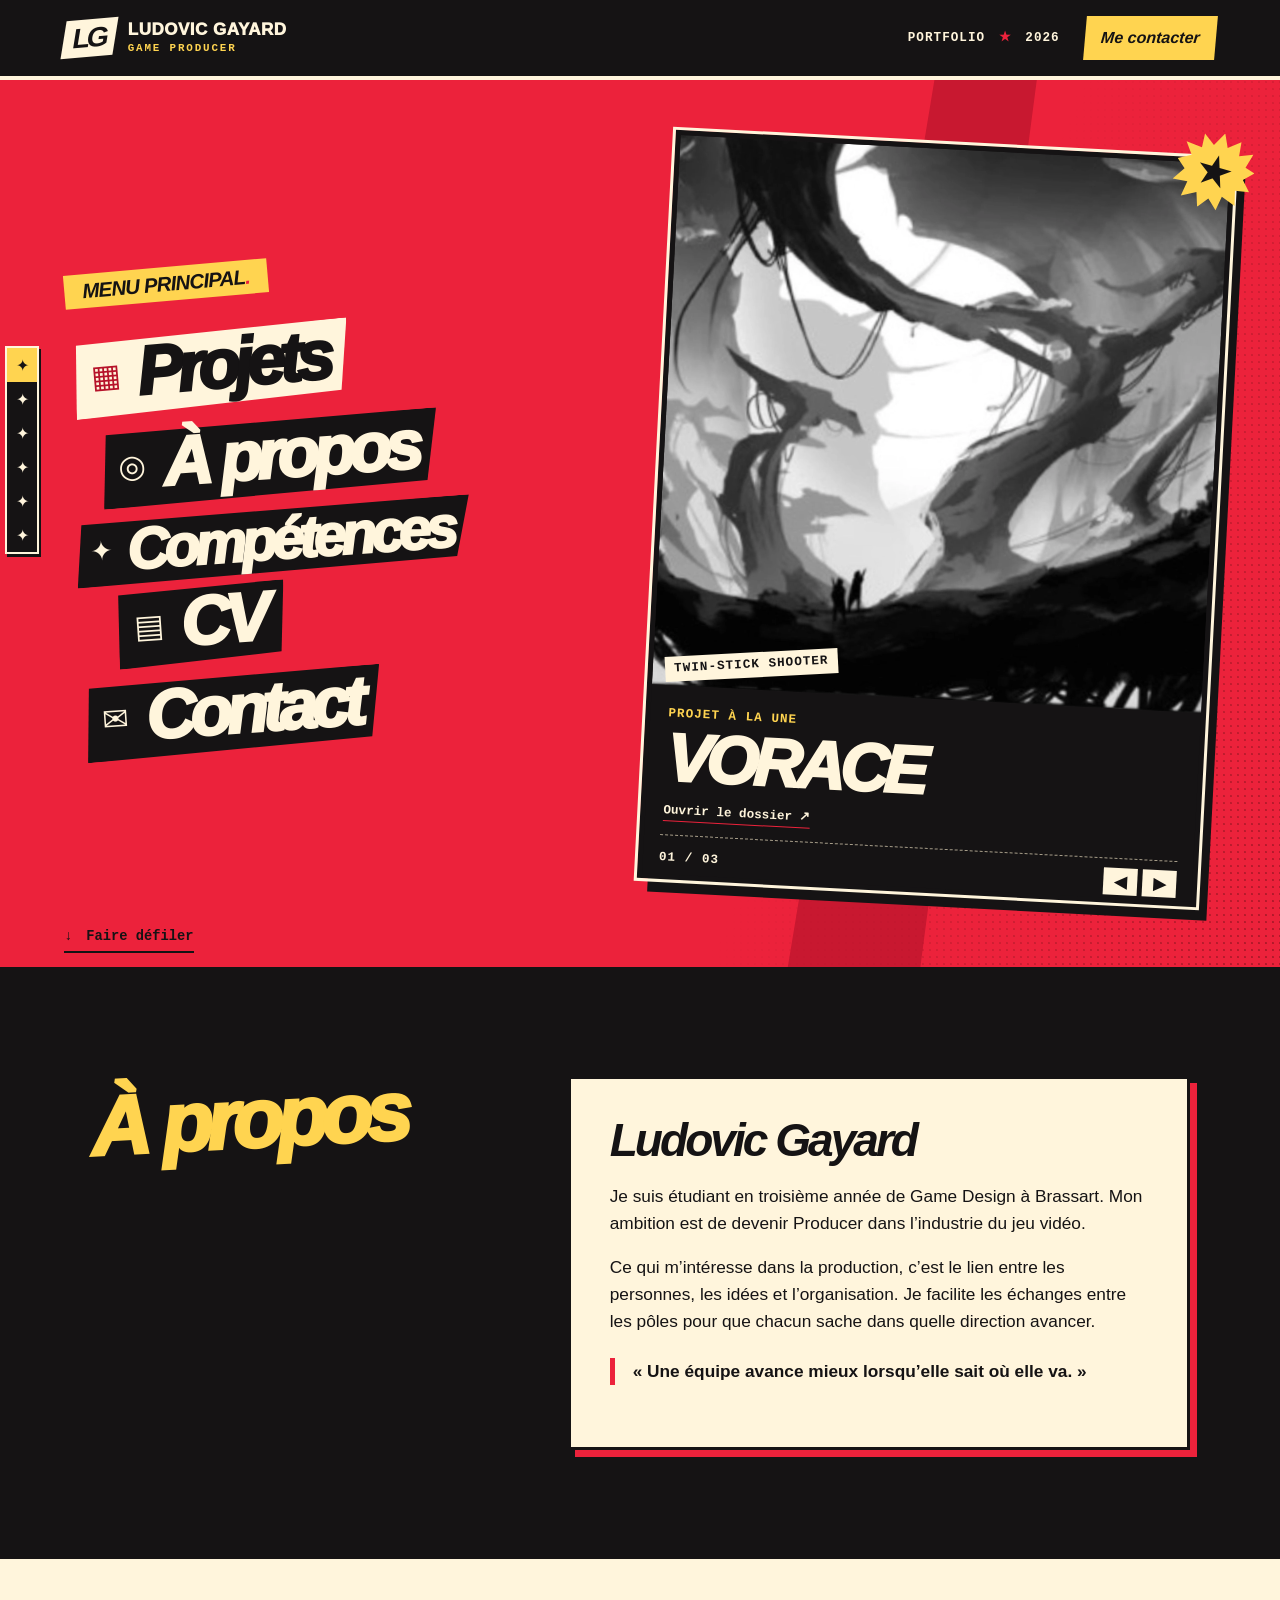
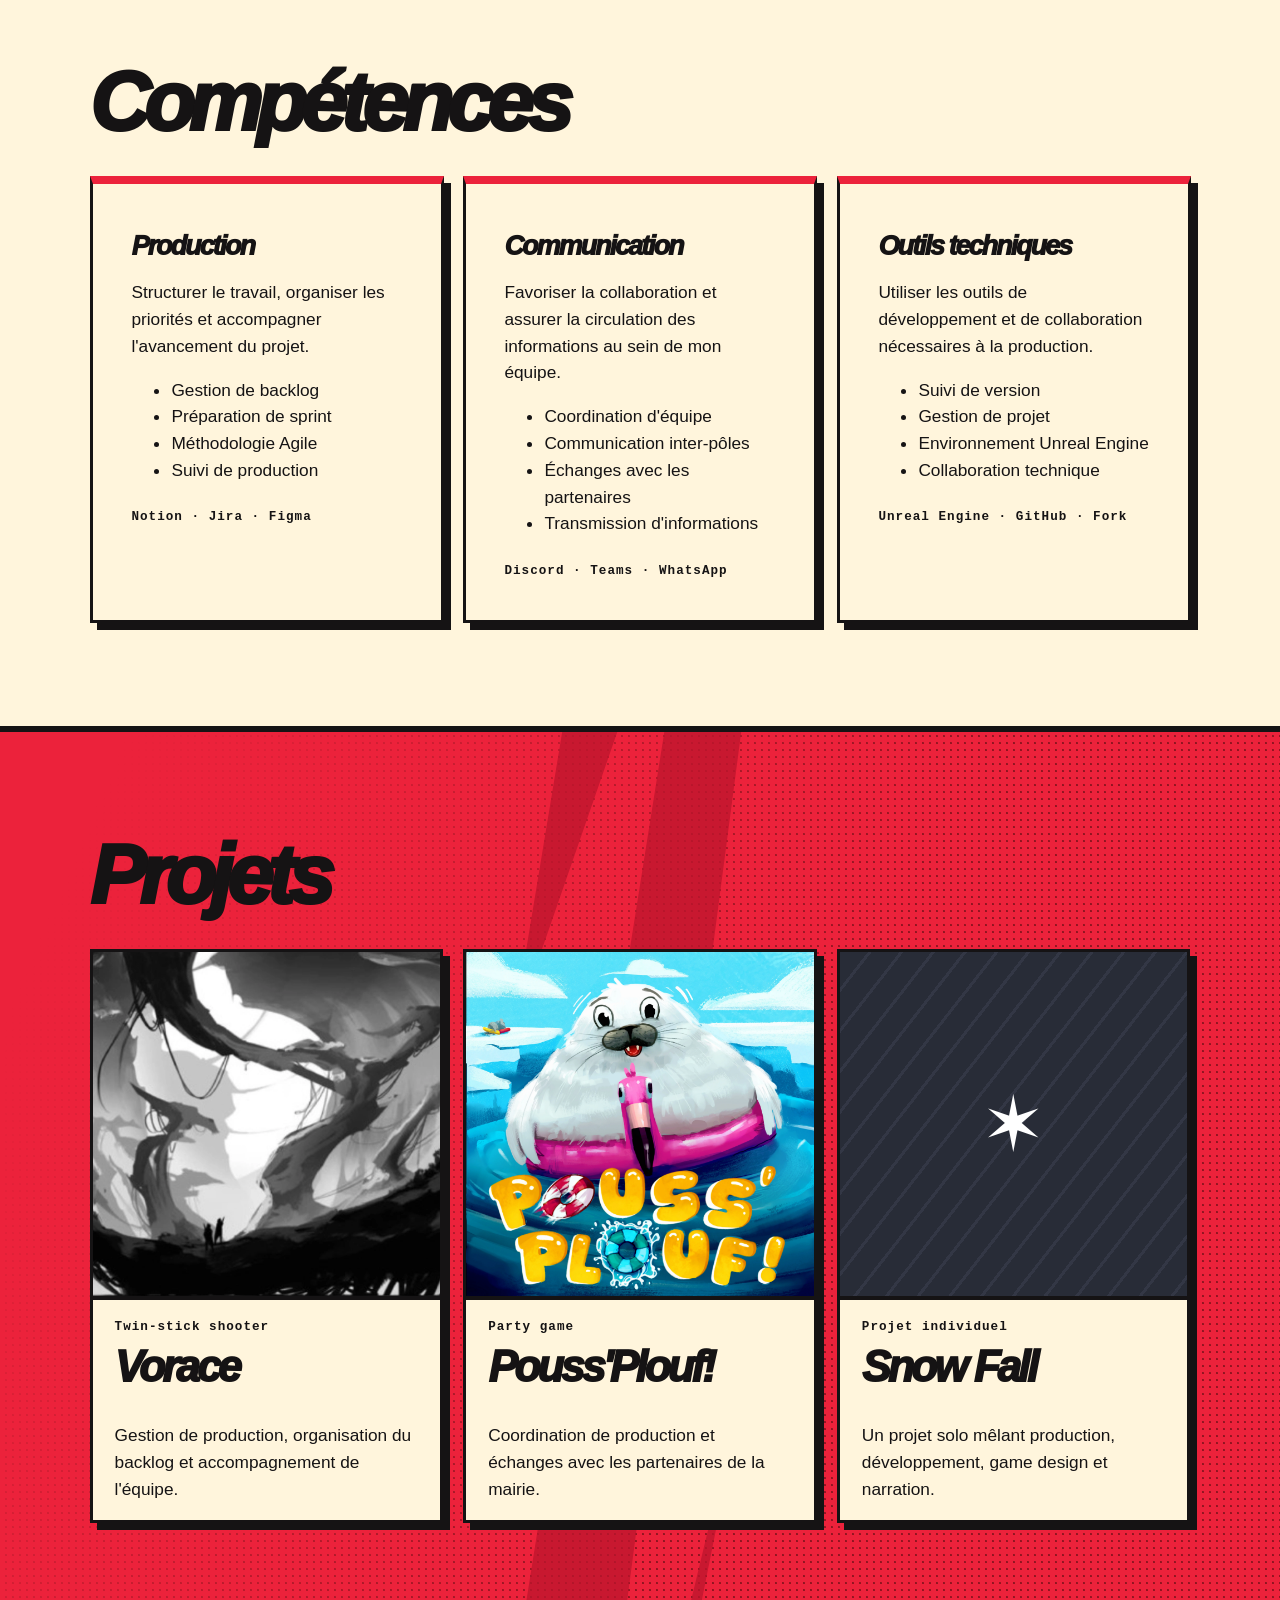
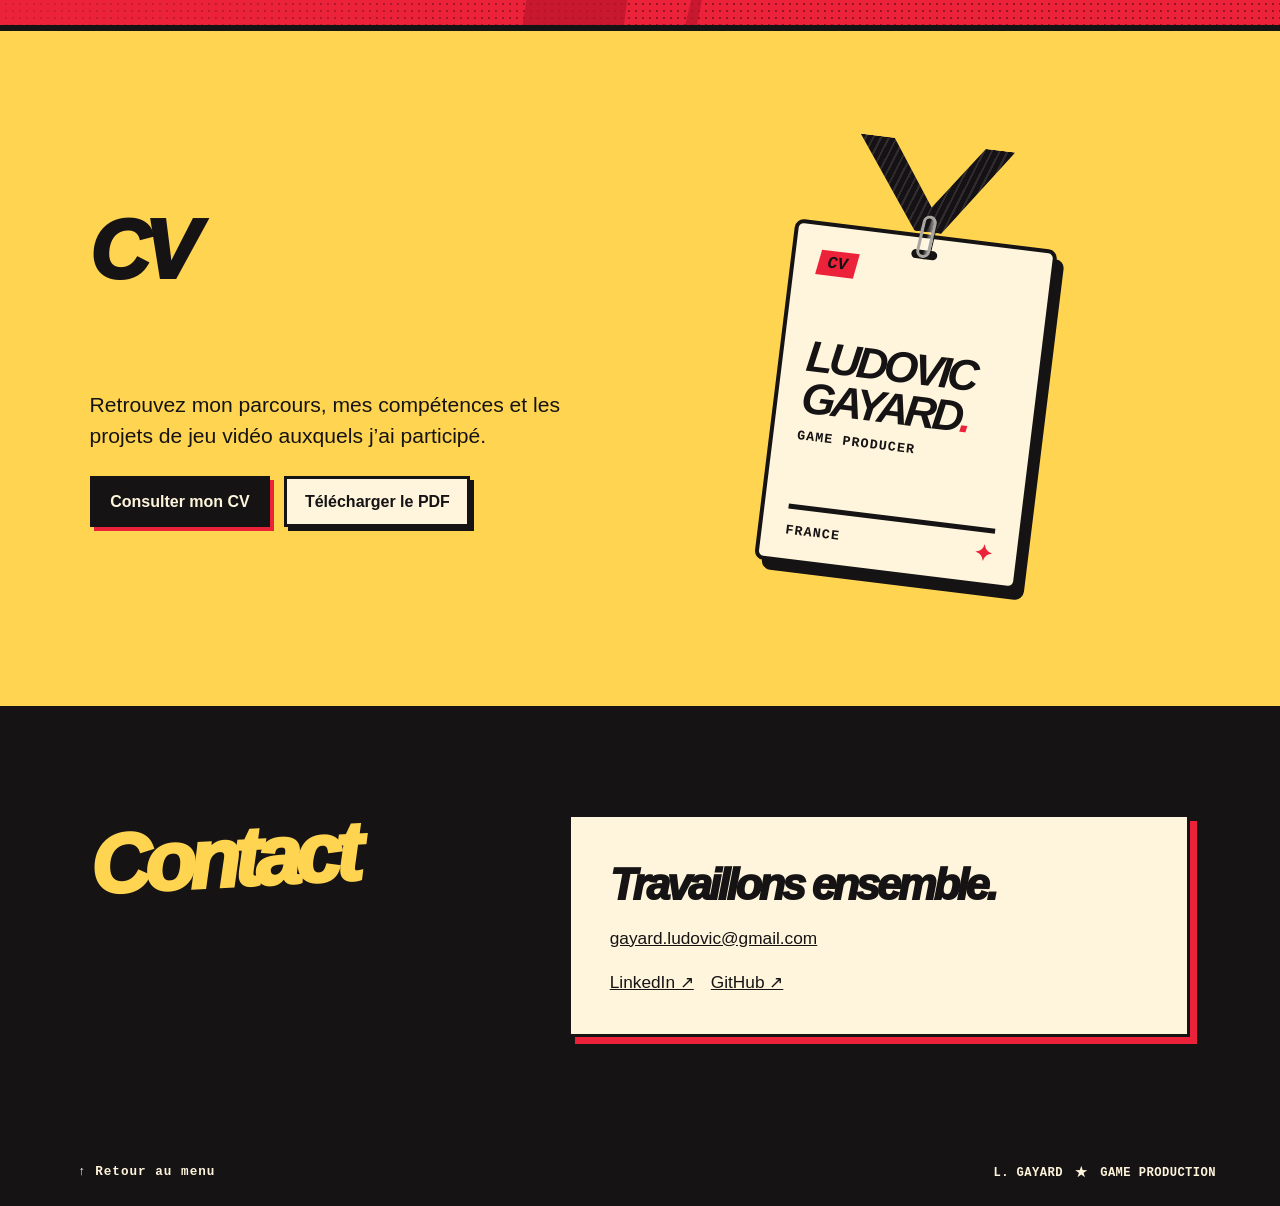
==== commit bf4ebc94: "Version Persona" ====
--- a/index.html
+++ b/index.html
@@ -1,463 +1,19 @@
-
-<!DOCTYPE html>
-
-<html lang="fr">
-<head>
-<meta charset="utf-8"/>
-<meta content="width=device-width, initial-scale=1.0" name="viewport"/>
-<meta content="Portfolio de Ludovic GAYARD, étudiant en Game Design et futur Producer. Découvrez mes projets, mes compétences et mon approche de la production de jeux vidéo." name="description"/>
-<meta content="Ludovic GAYARD" name="author"/>
-<title>Ludovic GAYARD — Producer</title>
-<!-- Typographies -->
-<link href="https://fonts.googleapis.com" rel="preconnect"/>
-<link crossorigin="" href="https://fonts.gstatic.com" rel="preconnect"/>
-<link href="https://fonts.googleapis.com/css2?family=DM+Mono:wght@400;500&amp;family=Space+Grotesk:wght@400;500;600;700&amp;family=Zen+Kaku+Gothic+New:wght@400;500;700;900&amp;display=swap" rel="stylesheet"/>
-<!-- Styles -->
-<link href="css/style.css" rel="stylesheet"/>
-</head>
-<body>
-<!-- Décoration d'arrière-plan -->
-<div aria-hidden="true" class="background-grid"></div>
-<!-- Navigation -->
-<header class="site-header">
-<a class="header-logo" href="#accueil">
-            L.GAYARD<span>®</span>
-</a>
-<button aria-expanded="false" aria-label="Ouvrir le menu" class="menu-toggle">
-<span></span>
-<span></span>
-</button>
-<nav aria-label="Navigation principale" class="main-nav">
-<a href="#accueil">Accueil</a>
-<a href="#apropos">À propos</a>
-<a href="#competences">Compétences</a>
-<a href="#projets">Projets</a>
-<a href="#cv">CV</a>
-<a class="nav-contact" href="#contact">Contact ↗</a>
-</nav>
-</header>
-<main>
-<!-- =========================
-             ACCUEIL / HERO
-        ========================== -->
-<section class="hero section" id="accueil">
-<div class="hero-topline reveal">
-<span>PORTFOLIO — GAME PRODUCTION</span>
-<span class="availability">
-<span class="availability-dot"></span>
-                    EN FORMATION
-                </span>
-</div>
-<div class="hero-content">
-<div class="hero-text reveal">
-
-<h1>
-                        Ludovic
-                        <span>GAYARD<span class="title-dot">.</span></span>
-</h1>
-<div class="hero-role">
-<span class="role-line"></span>
-<span>PRODUCER</span>
-</div>
-<p class="hero-description">
-                        Faire avancer un projet, c'est permettre à chaque
-                        membre de l'équipe d'avancer sereinement dans une
-                        direction commune.
-                    </p>
-<div class="hero-actions">
-<a class="button button-primary" href="#projets">
-                            Découvrir mes projets <span>↗</span>
-</a>
-<a class="button button-secondary" href="#apropos">
-                            En savoir plus <span>↓</span>
-</a>
-</div>
-</div>
-<!-- Composition graphique -->
-<div class="hero-art reveal">
-<div class="art-frame">
-<div class="art-frame-top">
-
-<span>CREATIVE PROCESS</span>
-</div>
-<div class="art-main">
-<div class="art-circle"></div>
-<div class="art-cross"></div>
-<div class="art-vertical-text">
-                                GAME / DESIGN / PRODUCTION
-                            </div>
-<div aria-hidden="true" class="art-kanji">
-                                創造
-                            </div>
-<div class="art-sticker">
-<span>MAKE</span>
-<span>IT</span>
-<span>HAPPEN!</span>
-</div>
-
-</div>
-<div class="art-frame-bottom">
-<span>STRUCTURE &amp; CREATIVITY</span>
-<span>FR — 2026</span>
-</div>
-</div>
-<div class="floating-note note-one">
-<span>✳</span> ORGANISATION
-                    </div>
-<div class="floating-note note-two">
-                        TEAMWORK<br/>IS KEY.
-                    </div>
-<div class="hero-caption">
-<span>SCROLL TO EXPLORE</span>
-<span>↓</span>
-</div>
-</div>
-</div>
-<div class="hero-bottomline">
-<span>GAME DESIGN STUDENT</span>
-<span>BRASSART</span>
-<span>PORTFOLIO 2026</span>
-</div>
-</section>
-<!-- =========================
-             À PROPOS
-        ========================== -->
-<section class="about section" id="apropos">
-<div class="section-heading reveal">
-<div>
-
-<h2>À propos<span class="accent">.</span></h2>
-</div>
-
-</div>
-<div class="about-layout">
-<div class="about-image reveal">
-<!-- Remplacer cette zone par une véritable photographie -->
-<div class="portrait-placeholder">
-<span class="portrait-symbol">LG</span>
-<span class="portrait-label">YOUR PORTRAIT HERE</span>
-</div>
-<div class="image-caption">
-
-<span>2026</span>
-</div>
-</div>
-<div class="about-content reveal">
-<p class="about-intro">
-                        Je suis <strong>Ludovic GAYARD</strong>, étudiant en
-                        troisième année de Game Design à Brassart, avec
-                        l'ambition de devenir Producer dans l'industrie
-                        du jeu vidéo.
-                    </p>
-<p>
-                        Ce qui m'intéresse particulièrement dans la production,
-                        c'est le lien entre les personnes, les idées et
-                        l'organisation. Un projet ne repose pas uniquement
-                        sur une bonne idée, mais aussi sur la capacité d'une
-                        équipe à la concrétiser ensemble.
-                    </p>
-<p>
-                        J'accorde une importance particulière à la communication ainsi que
-                        la suivi de production.
-                        Mon objectif est de faciliter les échanges entre les
-                        différents pôles, d'anticiper les difficultés et de
-                        donner à chacun les moyens d'avancer.
-                    </p>
-<blockquote class="about-quote">
-                        « Une équipe avance mieux lorsqu'elle sait où elle va
-                        et qu'elle peut compter les uns sur les autres. »
-                    </blockquote>
-<div class="about-signature">
-<span>— Ludovic</span>
-<span class="signature-stamp">GAME<br/>PRODUCTION</span>
-</div>
-</div>
-</div>
-</section>
-<!-- =========================
-             COMPÉTENCES
-        ========================== -->
-<section class="skills section" id="competences">
-<div class="section-heading reveal">
-<div>
-
-<h2>Compétences<span class="accent">.</span></h2>
-</div>
-
-</div>
-<p class="section-intro reveal">
-                Organiser, communiquer et comprendre les enjeux techniques :
-                <br/>
-                 trois compétences essentielles que je développe
-                pour accompagner efficacement la production de jeux vidéo.
-            </p>
-<div class="skills-grid">
-<article class="skill-card reveal">
-<div class="skill-card-top">
-<span>PRODUCTION</span>
-<span class="skill-symbol">
-<svg aria-label="Production" fill="none" height="32" stroke="currentColor" stroke-linecap="round" stroke-linejoin="round" stroke-width="2.5" viewbox="0 0 64 64" width="32">
-<rect height="43" rx="5" width="46" x="9" y="13"></rect>
-<path d="M9 25h46M21 8v11M43 8v11"></path>
-<rect fill="currentColor" height="4" rx="1" stroke="none" width="4" x="18" y="33"></rect>
-<rect fill="currentColor" height="4" rx="1" stroke="none" width="4" x="30" y="33"></rect>
-<rect fill="currentColor" height="4" rx="1" stroke="none" width="4" x="42" y="33"></rect>
-<rect fill="currentColor" height="4" rx="1" stroke="none" width="4" x="18" y="44"></rect>
-<rect fill="currentColor" height="4" rx="1" stroke="none" width="4" x="30" y="44"></rect>
-<rect fill="currentColor" height="4" rx="1" stroke="none" width="4" x="42" y="44"></rect>
-</svg>
-</span>
-</div>
-<h3>Production</h3>
-<p>
-                        Structurer le travail, organiser les priorités
-                        et accompagner l'avancement du projet.
-                    </p>
-<ul class="skill-list">
-<li>Gestion de backlog</li>
-<li>Préparation de sprint</li>
-<li>Méthodologie Agile</li>
-<li>Suivi de production</li>
-</ul>
-<div class="skill-tools">
-<span>NOTION</span>
-<span>JIRA</span>
-<span>FIGMA</span>
-</div>
-</article>
-<article class="skill-card reveal">
-<div class="skill-card-top">
-<span>COMMUNICATION</span>
-<span class="skill-symbol">
-<svg aria-label="Communication" fill="none" height="32" stroke="currentColor" stroke-linecap="round" stroke-linejoin="round" stroke-width="2.5" viewbox="0 0 64 64" width="32">
-<path d="M12 15h29a8 8 0 0 1 8 8v13a8 8 0 0 1-8 8H27L15 53v-9a8 8 0 0 1-8-8V23a8 8 0 0 1 5-8Z"></path>
-<path d="M49 23h3a6 6 0 0 1 6 6v13a6 6 0 0 1-6 6v7l-9-7h-7"></path>
-<path d="M19 27h19M19 34h12"></path>
-</svg>
-</span>
-</div>
-<h3>Communication</h3>
-<p>
-                        Favoriser la collaboration et assurer
-                        la circulation des informations.
-                    </p>
-<ul class="skill-list">
-<li>Coordination d'équipe</li>
-<li>Communication inter-pôles</li>
-<li>Échanges avec les partenaires</li>
-<li>Transmission d'informations</li>
-</ul>
-<div class="skill-tools">
-<span>DISCORD</span>
-<span>TEAMS</span>
-<span>WHATSAPP</span>
-</div>
-</article>
-<article class="skill-card reveal">
-<div class="skill-card-top">
-<span>TECHNIQUE</span>
-<span class="skill-symbol">
-<svg aria-label="Technique" fill="none" height="32" stroke="currentColor" stroke-linecap="round" stroke-linejoin="round" stroke-width="3" viewbox="0 0 64 64" width="32">
-<path d="M23 19 10 32l13 13
-                                        M41 19l13 13-13 13
-                                        M37 12 27 52"></path>
-</svg>
-</span>
-</div>
-<h3>Outils techniques</h3>
-<p>
-                        Utiliser les outils de développement et
-                        de collaboration nécessaires à la production.
-                    </p>
-<ul class="skill-list">
-<li>Suivi de version</li>
-<li>Gestion de projet</li>
-<li>Environnement Unreal Engine</li>
-<li>Collaboration technique</li>
-</ul>
-<div class="skill-tools">
-<span>UNREAL ENGINE</span>
-<span>GITHUB</span>
-<span>FORK</span>
-</div>
-</article>
-</div>
-</section>
-<!-- =========================
-             PROJETS
-        ========================== -->
-<section class="projects section" id="projets">
-<div class="section-heading reveal">
-<div>
-
-<h2>Mes projets<span class="accent">.</span></h2>
-</div>
-
-</div>
-<div class="projects-intro reveal">
-<p>
-                    Une sélection de projets qui illustrent mon parcours,
-                    mes expériences de production et ma manière de travailler.
-                </p>
-<span class="project-count">03 PROJECTS / 2026</span>
-</div>
-<!-- Filtres -->
-<div aria-label="Filtrer les projets" class="project-filters reveal">
-<button class="filter-button active" data-filter="all">
-                    Tous <span>03</span>
-</button>
-<button class="filter-button" data-filter="team">
-                    Équipe
-                </button>
-<button class="filter-button" data-filter="solo">
-                    Solo
-                </button>
-<button class="filter-button" data-filter="production">
-                    Production
-                </button>
-</div>
-<!-- Les cartes sont générées par js/content.js et js/main.js -->
-<div class="projects-grid" id="projects-grid">
-<article class="project-card project-placeholder">
-<span>PROJECT</span>
-<h3>Vorace</h3>
-<p>Chargement du projet...</p>
-</article>
-<article class="project-card project-placeholder">
-<span>PROJECT</span>
-<h3>Pouss'Plouf!</h3>
-<p>Chargement du projet...</p>
-</article>
-<article class="project-card project-placeholder">
-<span>PROJECT</span>
-<h3>Snow Fall</h3>
-<p>Chargement du projet...</p>
-</article>
-</div>
-</section>
-<!-- =========================
-             CV
-        ========================== -->
-<section class="cv-section section" id="cv">
-<div class="cv-content reveal">
-<div aria-hidden="true" class="cv-decoration">
-<span>.</span>
-<span>CV / 2026</span>
-</div>
-<div class="cv-text">
-
-<h2>Mon parcours,<br/>en quelques lignes<span class="accent">.</span></h2>
-<p>
-                        Retrouvez mon parcours, mes expériences,
-                        mes compétences et les projets auxquels j'ai participé.
-                    </p>
-<!-- Remplacer assets/cv/cv-ludovic-gayard.pdf par ton CV -->
-<div class="cv-actions">
-<a class="button button-primary" href="assets/cv/cv-ludovic-gayard.pdf" rel="noopener noreferrer" target="_blank">
-                            Consulter mon CV ↗
-                        </a>
-<a class="button button-secondary" download="" href="assets/cv/cv-ludovic-gayard.pdf">
-                            Télécharger ↓
-                        </a>
-</div>
-</div>
-<div class="cv-document">
-<div class="cv-document-top">
-<span>CURRICULUM VITAE</span>
-<span>2026</span>
-</div>
-<div class="cv-document-name">
-                        LUDOVIC<br/>GAYARD<span>.</span>
-</div>
-<div class="cv-document-role">PRODUCER</div>
-<div class="cv-document-lines">
-<span></span>
-<span></span>
-<span></span>
-<span></span>
-</div>
-<div class="cv-document-footer">
-<span>FRANCE</span>
-<span>01</span>
-</div>
-</div>
-</div>
-</section>
-<!-- =========================
-             CONTACT
-        ========================== -->
-<section class="contact section" id="contact">
-<div class="section-heading reveal">
-<div>
-
-<h2>Travaillons<br/>ensemble<span class="accent">.</span></h2>
-</div>
-
-</div>
-<div class="contact-layout">
-<div class="contact-message reveal">
-<p>
-                        Vous souhaitez échanger autour d'un projet,
-                        d'une opportunité ou simplement discuter de
-                        production de jeux vidéo ?
-                    </p>
-<p class="contact-highlight">
-                        Je serais ravi d'en discuter avec vous.
-                    </p>
-<a class="contact-email" href="mailto:gayard.ludovic@gmail.com">
-                        Me contacter ↗
-                    </a>
-</div>
-<div class="contact-links reveal">
-<a class="contact-link" href="mailto:gayard.ludovic@gmail.com">
-<span class="contact-icon">✉</span>
-<span class="contact-link-text">
-<small>EMAIL</small>
-                            gayard.ludovic@gmail.com
-                        </span>
-<span class="contact-arrow">↗</span>
-</a>
-<a class="contact-link" href="https://www.linkedin.com/in/ludovic-gayard" rel="noopener noreferrer" target="_blank">
-<span class="contact-icon">in</span>
-<span class="contact-link-text">
-<small>LINKEDIN</small>
-                            Ludovic GAYARD
-                        </span>
-<span class="contact-arrow">↗</span>
-</a>
-<a class="contact-link" href="https://github.com/LudoLeBlaireau" rel="noopener noreferrer" target="_blank">
-<span class="contact-icon">
-<svg aria-label="GitHub" fill="currentColor" height="24" viewbox="0 0 24 24" width="24">
-<path d="M12 .5a12 12 0 0 0-3.79 23.39c.6.11.82-.26.82-.58v-2.05c-3.34.73-4.04-1.42-4.04-1.42-.55-1.39-1.33-1.76-1.33-1.76-1.09-.75.08-.74.08-.74 1.2.09 1.84 1.23 1.84 1.23 1.07 1.83 2.8 1.3 3.49.99.11-.77.42-1.3.76-1.6-2.67-.3-5.47-1.34-5.47-5.95 0-1.31.47-2.38 1.23-3.22-.12-.3-.53-1.52.12-3.17 0 0 1.01-.32 3.3 1.23a11.5 11.5 0 0 1 6 0c2.29-1.55 3.3-1.23 3.3-1.23.65 1.65.24 2.87.12 3.17.77.84 1.23 1.91 1.23 3.22 0 4.62-2.8 5.64-5.48 5.94.43.37.81 1.1.81 2.22v3.29c0 .32.22.69.83.57A12 12 0 0 0 12 .5Z"></path>
-</svg>
-</span>
-<span class="contact-link-text">
-<small>GITHUB</small>
-                            LudoLeBlaireau
-                        </span>
-<span class="contact-arrow">↗</span>
-</a>
-</div>
-</div>
-</section>
-</main>
-<!-- =========================
-         FOOTER
-    ========================== -->
-<footer class="site-footer">
-<div class="footer-top">
-<a class="footer-logo" href="#accueil">L.GAYARD<span>®</span></a>
-<span>DESIGNED WITH PURPOSE.</span>
-<a class="back-to-top" href="#accueil">BACK TO TOP ↑</a>
-</div>
-<div class="footer-bottom">
-<span>© 2026 — LUDOVIC GAYARD</span>
-<span>GAME PRODUCTION / PORTFOLIO</span>
-<span>MADE IN FRANCE 🇫🇷</span>
-</div>
-</footer>
-<!-- Scripts -->
-<script src="js/content.js"></script>
-<script src="js/main.js"></script>
-<script src="js/progress-rail.js"></script></body>
-</html>
+<!doctype html><html lang="fr"><head><meta charset="utf-8"><meta name="viewport" content="width=device-width,initial-scale=1"><meta name="theme-color" content="#ea2035"><title>Menu principal — Ludovic Gayard</title><link rel="stylesheet" href="style.css"></head><body><header><a class="brand" href="index.html"><b aria-hidden="true">LG</b><span>LUDOVIC GAYARD<small>GAME PRODUCER</small></span></a><div class="header-actions"><span class="headtag">PORTFOLIO <i>★</i> 2026</span><a class="header-contact" href="#contact">Me contacter</a></div></header><main id="portfolio"><section id="accueil" class="screen"><div class="commands"><h1>Menu principal<span>.</span></h1><nav aria-label="Menu principal"><a class="choice" href="#projets"><span aria-hidden="true">▦</span>Projets</a><a class="choice" href="#apropos"><span aria-hidden="true">◎</span>À propos</a><a class="choice" href="#competences"><span aria-hidden="true">✦</span>Compétences</a><a class="choice" href="#cv"><span aria-hidden="true">▤</span>CV</a><a class="choice" href="#contact"><span aria-hidden="true">✉</span>Contact</a></nav></div><div class="showcase"><div class="poster"><div class="seal" aria-hidden="true">★</div><article class="feature" ><a href="projets/vorace.html"><div class="art"><img src="projets/images_voraces/cover-vorace.webp" alt="Illustration de Vorace"><strong class="tag">Twin-stick shooter</strong></div><div class="caption"><small>PROJET À LA UNE</small><h2>Vorace</h2><span class="open">Ouvrir le dossier ↗</span></div></a></article><article class="feature" hidden><a href="projets/pouss-plouf.html"><div class="art"><img src="projets/images_pouss-plouf/cover-pouss-plouf.webp" alt="Illustration de Pouss'Plouf!"><strong class="tag">Party game</strong></div><div class="caption"><small>PROJET À LA UNE</small><h2>Pouss'Plouf!</h2><span class="open">Ouvrir le dossier ↗</span></div></a></article><article class="feature" hidden><a href="projets/snow-fall.html"><div class="art"><div class="snow" aria-hidden="true">✶</div><strong class="tag">Projet individuel</strong></div><div class="caption"><small>PROJET À LA UNE</small><h2>Snow Fall</h2><span class="open">Ouvrir le dossier ↗</span></div></a></article><div class="pager"><span id="counter" aria-live="polite">01 / 03</span><div><button id="prev" aria-label="Projet précédent">◀</button><button id="next" aria-label="Projet suivant">▶</button></div></div></div></div><a class="down" href="#apropos">↓　Faire défiler</a></section><section class="panel" id="apropos"><div class="spread"><h2 class="chapter">À propos</h2><div class="paper"><h3>Ludovic Gayard</h3><p>Je suis étudiant en troisième année de Game Design à Brassart. Mon ambition est de devenir Producer dans l’industrie du jeu vidéo.</p><p>Ce qui m’intéresse dans la production, c’est le lien entre les personnes, les idées et l’organisation. Je facilite les échanges entre les pôles pour que chacun sache dans quelle direction avancer.</p><blockquote>« Une équipe avance mieux lorsqu’elle sait où elle va. »</blockquote></div></div></section><section class="panel" id="competences"><div class="spread"><h2 class="chapter">Compétences</h2><div class="cards"><article class="record"><h3>Production</h3><p>Structurer le travail, organiser les priorités et accompagner l'avancement du projet.</p><ul><li>Gestion de backlog</li><li>Préparation de sprint</li><li>Méthodologie Agile</li><li>Suivi de production</li></ul><small>Notion · Jira · Figma</small></article><article class="record"><h3>Communication</h3><p>Favoriser la collaboration et assurer la circulation des informations au sein de mon équipe.</p><ul><li>Coordination d'équipe</li><li>Communication inter-pôles</li><li>Échanges avec les partenaires</li><li>Transmission d'informations</li></ul><small>Discord · Teams · WhatsApp</small></article><article class="record"><h3>Outils techniques</h3><p>Utiliser les outils de développement et de collaboration nécessaires à la production.</p><ul><li>Suivi de version</li><li>Gestion de projet</li><li>Environnement Unreal Engine</li><li>Collaboration technique</li></ul><small>Unreal Engine · GitHub · Fork</small></article></div></div></section><section class="panel" id="projets"><div class="spread"><h2 class="chapter">Projets</h2><div class="cards"><a class="record" href="projets/vorace.html"><img class="thumb" loading="lazy" src="projets/images_voraces/cover-vorace.webp" alt=""><small>Twin-stick shooter</small><h3>Vorace</h3><p>Gestion de production, organisation du backlog et accompagnement de l'équipe.</p></a><a class="record" href="projets/pouss-plouf.html"><img class="thumb" loading="lazy" src="projets/images_pouss-plouf/cover-pouss-plouf.webp" alt=""><small>Party game</small><h3>Pouss'Plouf!</h3><p>Coordination de production et échanges avec les partenaires de la mairie.</p></a><a class="record" href="projets/snow-fall.html"><span class="thumb ice" aria-hidden="true">✶</span><small>Projet individuel</small><h3>Snow Fall</h3><p>Un projet solo mêlant production, développement, game design et narration.</p></a></div></div></section><section class="panel" id="cv">
+<div class="spread cv-layout">
+  <div class="cv-intro"><h2 class="chapter">CV</h2>
+    <div class="cv-copy"><p>Retrouvez mon parcours, mes compétences et les projets de jeu vidéo auxquels j’ai participé.</p>
+      <div class="cv-actions"><a href="cv-ludovic-gayard.pdf">Consulter mon CV</a><a href="cv-ludovic-gayard.pdf" download>Télécharger le PDF</a></div>
+    </div>
+  </div>
+  <div class="cv-stage">
+    <a class="cv-pass" href="cv-ludovic-gayard.pdf" aria-label="Consulter le CV de Ludovic Gayard (PDF)">
+      <span class="pass-strap" aria-hidden="true"></span><span class="pass-clasp" aria-hidden="true"></span>
+      <span class="pass-face">
+        <span class="pass-label">CV</span>
+        <strong class="pass-name">Ludovic<br>Gayard<span>.</span></strong>
+        <span class="pass-role">Game Producer</span>
+        <span class="pass-bottom"><span>France</span><b aria-hidden="true">✦</b></span>
+      </span>
+    </a>
+  </div>
+</div></section><section class="panel" id="contact"><div class="spread"><h2 class="chapter">Contact</h2><div class="paper"><h2>Travaillons ensemble.</h2><p><a href="mailto:gayard.ludovic@gmail.com">gayard.ludovic@gmail.com</a></p><a href="https://www.linkedin.com/in/ludovic-gayard">LinkedIn ↗</a>　<a href="https://github.com/LudoLeBlaireau">GitHub ↗</a></div></div></section></main><nav class="rail" aria-label="Repères de lecture"><a href="#accueil" aria-label="Accueil"><span aria-hidden="true">✦</span><em>Accueil</em></a><a href="#apropos" aria-label="À propos"><span aria-hidden="true">✦</span><em>À propos</em></a><a href="#competences" aria-label="Compétences"><span aria-hidden="true">✦</span><em>Compétences</em></a><a href="#projets" aria-label="Projets"><span aria-hidden="true">✦</span><em>Projets</em></a><a href="#cv" aria-label="CV"><span aria-hidden="true">✦</span><em>CV</em></a><a href="#contact" aria-label="Contact"><span aria-hidden="true">✦</span><em>Contact</em></a></nav><footer><a class="back" href="#accueil">↑ Retour au menu</a><span>L. GAYARD　★　GAME PRODUCTION</span></footer><script src="menu.js"></script></body></html>
--- a/style.css
+++ b/style.css
@@ -0,0 +1,119 @@
+:root{--red:#ec223b;--ink:#151314;--paper:#fff5dc;--gold:#ffd450;color:var(--ink);font-family:Arial,Helvetica,sans-serif}*{box-sizing:border-box}[hidden]{display:none!important}body{margin:0;min-height:100svh;display:flex;flex-direction:column;background-color:var(--red);background-image:radial-gradient(ellipse at 84% 75%,#921521 1px,transparent 1.3px);background-size:7px 7px}main{flex:1;isolation:isolate;position:relative;background:linear-gradient(113deg,var(--red) 0 35%,transparent 63%);overflow:hidden}main:before{content:"";position:absolute;z-index:-1;inset:0;background:#bd142d;clip-path:polygon(73% 0,81% 0,43% 87%,59% 67%,37% 100%,27% 100%,55% 47%,40% 60%);opacity:.75}header,footer{background:var(--ink);color:var(--paper);display:flex;align-items:center;justify-content:space-between;padding:16px 5vw;gap:16px}header{border-bottom:4px solid var(--paper)}a{color:inherit}header a,.choice,.poster a,.record,.back{text-decoration:none}.brand{display:flex;gap:13px;align-items:center;font-size:17px;font-weight:1000;letter-spacing:.03em}.brand b{background:var(--paper);color:var(--ink);padding:3px 9px;transform:skew(-14deg) rotate(-5deg);font-size:28px;letter-spacing:-.11em}.brand small,.headtag,small,.open,#counter,footer,.tag,.back{font: bold .79rem/1.5 'Courier New',monospace;letter-spacing:.08em}.brand small{display:block;color:var(--gold);font-size:.68rem;letter-spacing:.17em}i{font-style:normal;color:var(--red);margin:0 .4em}.screen{max-width:1550px;min-height:calc(100svh - 132px);margin:auto;display:grid;grid-template-columns:46% 54%;align-items:center;padding:46px 6vw 60px}.commands h1{display:table;background:var(--gold);font:bold italic clamp(1rem,1.6vw,1.4rem) Arial,sans-serif;text-transform:uppercase;letter-spacing:-.04em;padding:5px 18px;transform:rotate(-5deg);margin:0 0 29px}.commands h1 span{color:var(--red)}nav{display:flex;align-items:flex-start;flex-direction:column;gap:10px}.choice{display:flex;align-items:center;gap:12px;position:relative;isolation:isolate;color:var(--paper);font-weight:1000;font-style:italic;font-size:clamp(2.3rem,5.3vw,5.7rem);letter-spacing:-.085em;line-height:1.09;padding:0 .32em .06em .2em;transform:rotate(-4deg);transition:transform .14s}.choice:before{content:"";position:absolute;z-index:-1;background:var(--ink);inset:0;clip-path:polygon(2% 6%,100% 0,96% 91%,0 100%)}.choice:nth-child(2){margin-left:7%}.choice:nth-child(3){margin-left:2%;font-size:clamp(2.1rem,4.7vw,5rem)}.choice:nth-child(4){margin-left:10%}.choice:nth-child(5){margin-left:4%}.choice span{font:normal .46em/1 Arial;letter-spacing:0;padding:0 .12em}.choice.active,.choice:focus-visible{color:var(--ink);transform:rotate(-5deg) translateX(.13em)}.choice.active:before,.choice:focus-visible:before{background:var(--paper)}.choice.active span{color:#b61229}.showcase{padding:22px 2% 0 6%}.poster{position:relative;transform:rotate(3deg);background:var(--ink);color:var(--paper);border:5px solid var(--ink);outline:3px solid var(--paper);box-shadow:11px 13px 0 var(--ink)}.art{position:relative;background:var(--ink);aspect-ratio:1 / 1;overflow:hidden}.art img,.cover{width:100%;height:100%;display:block;object-fit:cover}.tag{position:absolute;bottom:12px;left:12px;background:var(--paper);color:var(--ink);padding:3px 9px;text-transform:uppercase;transform:rotate(-6deg)}.seal{position:absolute;right:-24px;top:-31px;width:78px;height:78px;background:var(--gold);color:var(--ink);display:grid;place-items:center;font-size:43px;transform:rotate(13deg);clip-path:polygon(50% 0,58% 17%,73% 5%,75% 23%,92% 16%,87% 35%,100% 39%,88% 51%,100% 64%,82% 67%,87% 86%,68% 79%,65% 98%,52% 86%,41% 100%,35% 82%,17% 92%,20% 72%,1% 74%,12% 57%,0 47%,16% 38%,5% 23%,26% 25%,25% 7%,40% 18%);z-index:2}.caption{padding:17px 18px 13px;position:relative}.caption small{color:var(--gold)}.caption h2,.panel h1,.detail h1,.paper h2,.record h3{font-weight:1000;font-style:italic;letter-spacing:-.075em;line-height:.99}.caption h2{font-size:clamp(2.6rem,5.7vw,6rem);text-transform:uppercase;margin:2px 0 8px}.open{display:inline-block;border-bottom:1px solid var(--red);letter-spacing:0}.pager{border-top:1px dashed #a59c88;margin:0 16px;padding:9px 0 3px;display:flex;justify-content:space-between;align-items:center}.pager button{padding:4px 11px;font-size:1rem;margin-left:5px;background:var(--paper);color:var(--ink)}button{font:inherit;font-weight:bold;cursor:pointer;border:0;background:var(--ink);color:var(--paper);padding:10px 16px}button:hover{background:var(--gold);color:var(--ink)}footer{min-height:54px;font-size:.76rem;letter-spacing:.035em}kbd{font:inherit;color:var(--ink);background:var(--paper);padding:3px 6px;margin-right:3px}.panel,.detail{padding:40px 6vw 64px;min-height:76svh}.panel h1,.detail h1{font-size:clamp(2.8rem,7vw,7rem);margin:32px 0}.back{display:inline-block;background:var(--ink);color:var(--paper);padding:8px 14px}.cards,.detailgrid{display:grid;grid-template-columns:repeat(3,minmax(0,1fr));gap:20px}.record,.paper,.note{background:var(--paper);padding:clamp(20px,3vw,42px);border:3px solid var(--ink);box-shadow:7px 7px var(--ink);font-size:1.08rem;line-height:1.55}.paper,.note{max-width:810px}.record h3,.paper h2{font-size:clamp(2rem,3.4vw,3.8rem);margin:9px 0 16px}a.record:hover{transform:translateY(-4px)}.detailgrid{grid-template-columns:1fr 1fr}.cover{min-height:240px;max-height:540px;border:4px solid var(--ink)}.snow{display:grid;place-items:center;color:var(--paper);background:repeating-linear-gradient(115deg,#202127 0 24px,#292b32 24px 25px);font-size:7rem;height:100%}blockquote{border-left:5px solid var(--red);padding-left:18px;margin:24px 0;font-weight:bold}a:focus-visible,button:focus-visible{outline:4px solid #007c98;outline-offset:4px}.panel a,.paper{overflow-wrap:anywhere}
+@media(max-width:740px){.screen{grid-template-columns:1fr;padding:32px 7vw 46px;gap:28px}.commands h1{margin-bottom:22px}.choice,.choice:nth-child(3){font-size:clamp(2.15rem,8.8vw,3.6rem)}nav{gap:6px}.showcase{padding:8px 4% 0 2%;max-width:550px}.poster{transform:rotate(2deg)}.cards,.detailgrid{grid-template-columns:1fr}.cover{height:260px}.seal{width:58px;height:58px;font-size:32px;right:-16px;top:-22px}.headtag{font-size:.67rem}footer{flex-wrap:wrap}.brand{font-size:.86rem}.caption h2{font-size:2.7rem}header{padding:13px 5vw}}
+@media(prefers-reduced-motion:reduce){*{transition:none!important}}
+@media print{header,footer,.back,button,main:before{display:none}body,main,.paper{background:white;color:black}.panel{padding:0}.paper{border:0;box-shadow:none}}
+
+/* Lecture continue et repères de chapitre */
+html{scroll-behavior:smooth}
+.screen{position:relative;padding-bottom:74px}
+.down{position:absolute;bottom:14px;left:6vw;color:var(--ink);font:bold .86rem 'Courier New',monospace;text-decoration:none;border-bottom:2px solid;padding:6px 0}
+.panel{min-height:0;padding:clamp(62px,8vw,124px) max(7vw,24px);border-top:6px solid var(--ink);position:relative}
+.spread{max-width:1210px;margin:auto}
+.chapter{margin:0 0 32px;font-weight:1000;font-size:clamp(2.8rem,6.5vw,6.8rem);line-height:1;letter-spacing:-.075em;font-style:italic}
+#apropos,#contact{background:var(--ink);color:var(--paper)}
+#apropos .spread,#cv .spread,#contact .spread{display:grid;grid-template-columns:minmax(0,.8fr) minmax(0,1.2fr);align-items:start;gap:clamp(25px,5vw,80px)}
+#apropos .chapter,#contact .chapter{color:var(--gold);transform:rotate(-3deg)}
+#apropos .paper,#contact .paper{color:var(--ink);box-shadow:7px 7px var(--red)}
+#apropos .paper h3{font-size:clamp(2rem,3.6vw,4rem);font-style:italic;letter-spacing:-.065em;line-height:1;margin:0 0 20px}
+#competences{background:var(--paper)}#competences .record{border-top:8px solid var(--red)}
+#projets .record{display:flex;flex-direction:column;overflow:hidden;padding:0}
+#projets .record>:not(.thumb){margin-left:22px;margin-right:22px}
+#projets .record small{margin-top:18px}
+.thumb{width:100%;aspect-ratio:1 / 1;flex:none;display:block;object-fit:cover;border-bottom:4px solid var(--ink)}
+.ice{background:repeating-linear-gradient(128deg,#282c37 0 22px,#333745 22px 25px);color:white;display:grid;place-items:center;font-size:4.8rem;line-height:1}
+#cv{background:var(--gold)}#cv .paper{border-top-width:10px}
+.rail{position:fixed;right:5px;top:50%;transform:translateY(-50%);z-index:9;display:flex;flex-direction:column;align-items:stretch;gap:0;background:var(--ink);border:2px solid var(--paper);box-shadow:2px 3px var(--ink)}
+.rail a{position:relative;display:grid;place-items:center;text-decoration:none;color:var(--paper);width:30px;height:34px}.rail a[aria-current]{background:var(--gold);color:var(--ink)}
+.rail em{position:absolute;right:100%;background:var(--ink);color:var(--paper);font:700 .85rem Arial,sans-serif;padding:8px;white-space:nowrap;visibility:hidden}.rail a:hover em,.rail a:focus-visible em{visibility:visible}
+@media(max-width:740px){.panel{padding:48px 27px}.rail{right:0;border-width:1px}.rail a{width:23px;height:29px}.screen{padding-right:10vw}#apropos .spread,#cv .spread,#contact .spread{grid-template-columns:1fr;gap:16px}.chapter{margin-bottom:16px}.down{bottom:8px}}
+@media(prefers-reduced-motion:reduce){html{scroll-behavior:auto}}
+@media print{body:has(#portfolio) main>section:not(#cv),.rail{display:none!important}#cv{background:white;border:0;padding:0}#cv .spread{display:block}#cv .paper{border:0}.chapter{font-size:28pt}}
+
+/* Le titre dépend de la place disponible dans chaque carte. */
+#competences .record{min-width:0;container-type:inline-size}
+#competences .record h3{font-size:1.75rem;font-size:clamp(1.15rem,10cqi,3.2rem);line-height:1.12;overflow-wrap:anywhere}
+.rail{left:5px;right:auto}
+.rail em{left:100%;right:auto}
+.case{width:100%;max-width:1440px;margin-inline:auto;padding-inline:max(6vw,48px)}
+.case .paper{max-width:none}
+.case-section{padding-block:clamp(32px,5vw,70px);border-top:4px solid var(--ink)}
+.case #projet{padding-bottom:clamp(32px,5vw,70px)}
+.case-section>h2{font-weight:1000;font-style:italic;letter-spacing:-.06em;font-size:clamp(2rem,4.4vw,4.6rem);line-height:1.04;margin:0 0 24px}
+.case .paper h3{font-size:clamp(1.2rem,2.4vw,2.1rem);line-height:1.15;letter-spacing:-.045em;margin:0}
+.case .paper p:last-child{margin-bottom:0}
+.case-cards{display:grid;grid-template-columns:repeat(auto-fit,minmax(min(100%,250px),1fr));gap:18px}
+.timeline{list-style:none;padding:0;counter-reset:phase;display:grid;gap:12px}
+.timeline li{counter-increment:phase;display:grid;grid-template-columns:3em 1fr;align-items:stretch}
+.timeline li:before{content:counter(phase, decimal-leading-zero);background:var(--ink);color:var(--gold);font:bold italic 1.2rem Arial;display:grid;place-items:center}
+.timeline .paper{padding:18px 22px}
+.duties{list-style-position:inside}.duties li+li{margin-top:8px}
+@media(max-width:740px){.rail{left:0}.case,.panel{padding-left:38px;padding-right:20px}.screen{padding-left:max(38px,7vw);padding-right:8vw}.rail em{max-width:65vw;white-space:normal;width:max-content}}
+@media print{.rail{display:none}}
+
+/* L'espace entre les colonnes absorbe aussi la rotation de l'affiche. */
+@media (min-width: 741px) {
+  .screen {
+    --screen-inset: clamp(48px, 5vw, 80px);
+    padding-inline: var(--screen-inset);
+    grid-template-columns: minmax(0, 1fr) minmax(0, 1.06fr);
+    column-gap: clamp(40px, 5vw, 88px);
+  }
+  .commands, .showcase { container-type: inline-size; }
+  .choice {
+    font-size: clamp(1.85rem, 13cqi, 5rem);
+    column-gap: .18em;
+  }
+  .choice:nth-child(3) { font-size: clamp(1.65rem, 11cqi, 4.25rem); }
+  .showcase { padding: 18px 0 0; }
+  .caption h2 { font-size: clamp(2rem, 12cqi, 5.5rem); }
+  .down { left: var(--screen-inset); }
+}
+
+@media screen {
+  html { scroll-padding-top: 5.75rem; }
+  body > header { position: sticky; top: 0; z-index: 20; flex: none; }
+  .header-actions { display: flex; align-items: center; gap: clamp(1rem, 2vw, 2.5rem); }
+  .header-contact {
+    display: inline-flex;
+    align-items: center;
+    min-height: 44px;
+    padding: .45rem 1rem;
+    background: var(--gold);
+    color: var(--ink);
+    font-weight: 900;
+    font-style: italic;
+    white-space: nowrap;
+    transform: skew(-5deg);
+  }
+  .header-contact:hover, .header-contact:focus-visible { background: var(--paper); }
+}
+@media screen and (max-width: 600px) {
+  .header-actions .headtag { display: none; }
+  body > header { gap: .5rem; padding: .65rem max(.65rem, 3vw); }
+  .header-contact { padding-inline: .7rem; font-size: .9rem; }
+}
+
+#cv .cv-layout{align-items:center;grid-template-columns:1fr 1fr;gap:clamp(30px,7vw,96px)}
+.cv-intro{display:grid;align-content:space-between;gap:clamp(26px,5vw,72px)}
+.cv-copy{max-width:33rem}
+.cv-copy p{font-size:clamp(1.1rem,1.65vw,1.45rem);line-height:1.5;margin:0 0 24px}
+.cv-actions{display:flex;flex-wrap:wrap;gap:14px}
+.cv-actions a{padding:.85rem 1.1rem;border:3px solid var(--ink);box-shadow:4px 4px var(--ink);background:var(--paper);font-weight:bold;text-decoration:none}
+.cv-actions a:first-child{background:var(--ink);color:var(--paper);box-shadow:4px 4px var(--red)}
+.cv-actions a:hover{text-decoration:underline}
+.cv-stage{display:grid;place-items:center;padding:10px 15px 25px;perspective:900px}
+.cv-pass{position:relative;display:block;width:min(16.5rem,82%);padding-top:92px;text-decoration:none;color:var(--ink);transform-origin:50% 0;transform:rotate(7deg);transition:transform .3s ease-out}
+.pass-strap{position:absolute;left:50%;top:0;width:59%;height:90px;transform:translateX(-50%);background:repeating-linear-gradient(110deg,#141214 0 5px,#312b2d 5px 7px);clip-path:polygon(0 0,22% 0,51% 72%,81% 0,100% 0,59% 100%,42% 100%)}
+.pass-clasp{position:absolute;z-index:2;left:50%;top:73px;transform:translateX(-50%) rotate(6deg);width:14px;height:43px;border:3px solid #a9a6a2;border-radius:7px;background:linear-gradient(90deg,transparent 50%,#fff8);box-shadow:1px 1px 0 var(--ink)}
+.pass-face{container-type:inline-size;position:relative;display:flex;flex-direction:column;align-items:flex-start;aspect-ratio:.77;background:var(--paper);border:4px solid var(--ink);border-radius:9px;padding:24px 9% 14px;box-shadow:8px 9px var(--ink);overflow:hidden}
+.pass-face:before{content:"";position:absolute;top:12px;left:50%;margin-left:-13px;width:26px;height:9px;border-radius:9px;background:var(--ink)}
+.pass-label{font:bold 1.05rem 'Courier New',monospace;background:var(--red);color:var(--ink);padding:3px 9px;transform:skew(-9deg)}
+.pass-name{font:bold italic 2rem/.96 Arial,sans-serif;font-size:min(21cqi,3.1rem);white-space:nowrap;letter-spacing:-.09em;text-transform:uppercase;margin:auto 0 .65rem}
+.pass-name span{color:var(--red)}.pass-role,.pass-bottom{font:bold .84rem 'Courier New',monospace;text-transform:uppercase;letter-spacing:.08em}
+.pass-bottom{margin-top:auto;display:flex;align-items:center;justify-content:space-between;width:100%;border-top:5px solid var(--ink);padding-top:8px}
+.pass-bottom b{color:var(--red);font-size:1.4rem}
+@media(hover:hover) and (prefers-reduced-motion:no-preference){
+  .cv-pass:hover{transform:rotate(-4deg) rotateY(-8deg) translateY(-4px)}
+}
+@media(max-width:740px){#cv .cv-layout{grid-template-columns:1fr}.cv-intro{gap:0}.cv-stage{padding-top:4px}}
+@media(prefers-reduced-motion:reduce){.cv-pass{transition:none}}
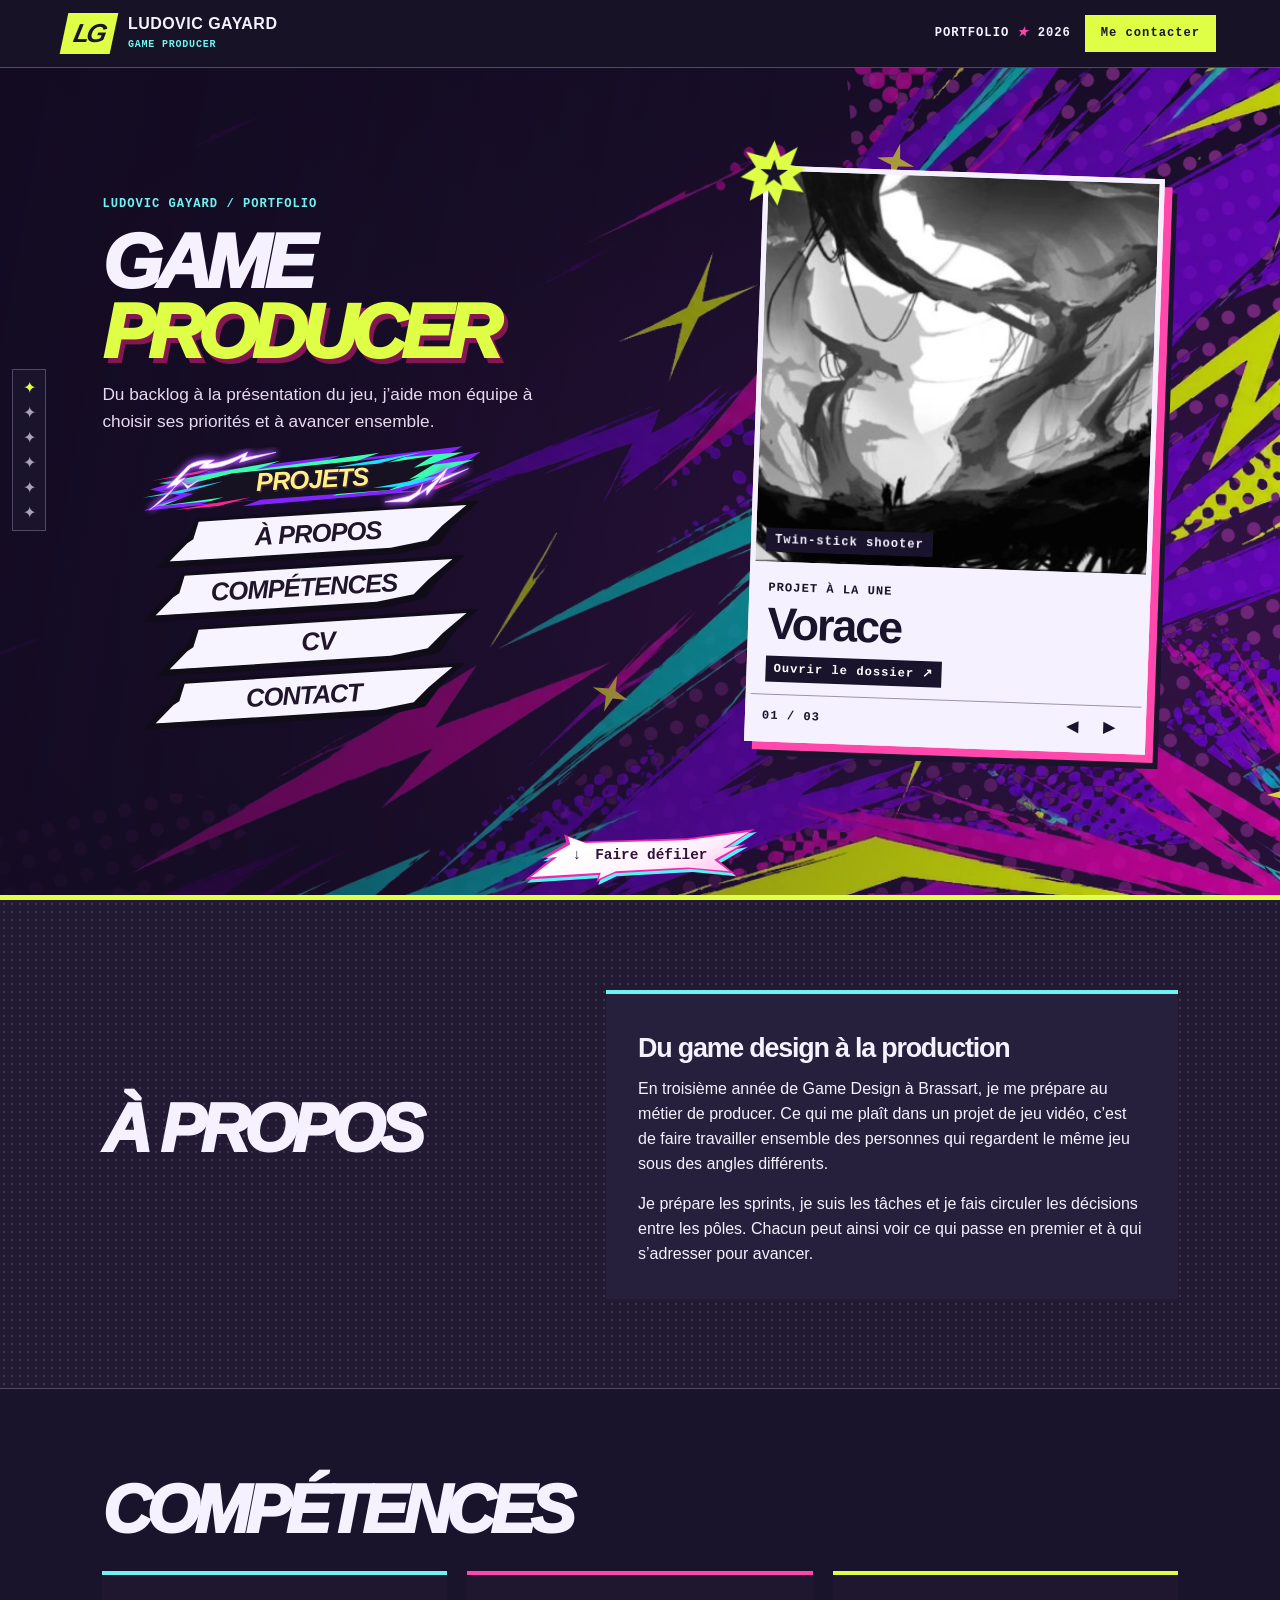
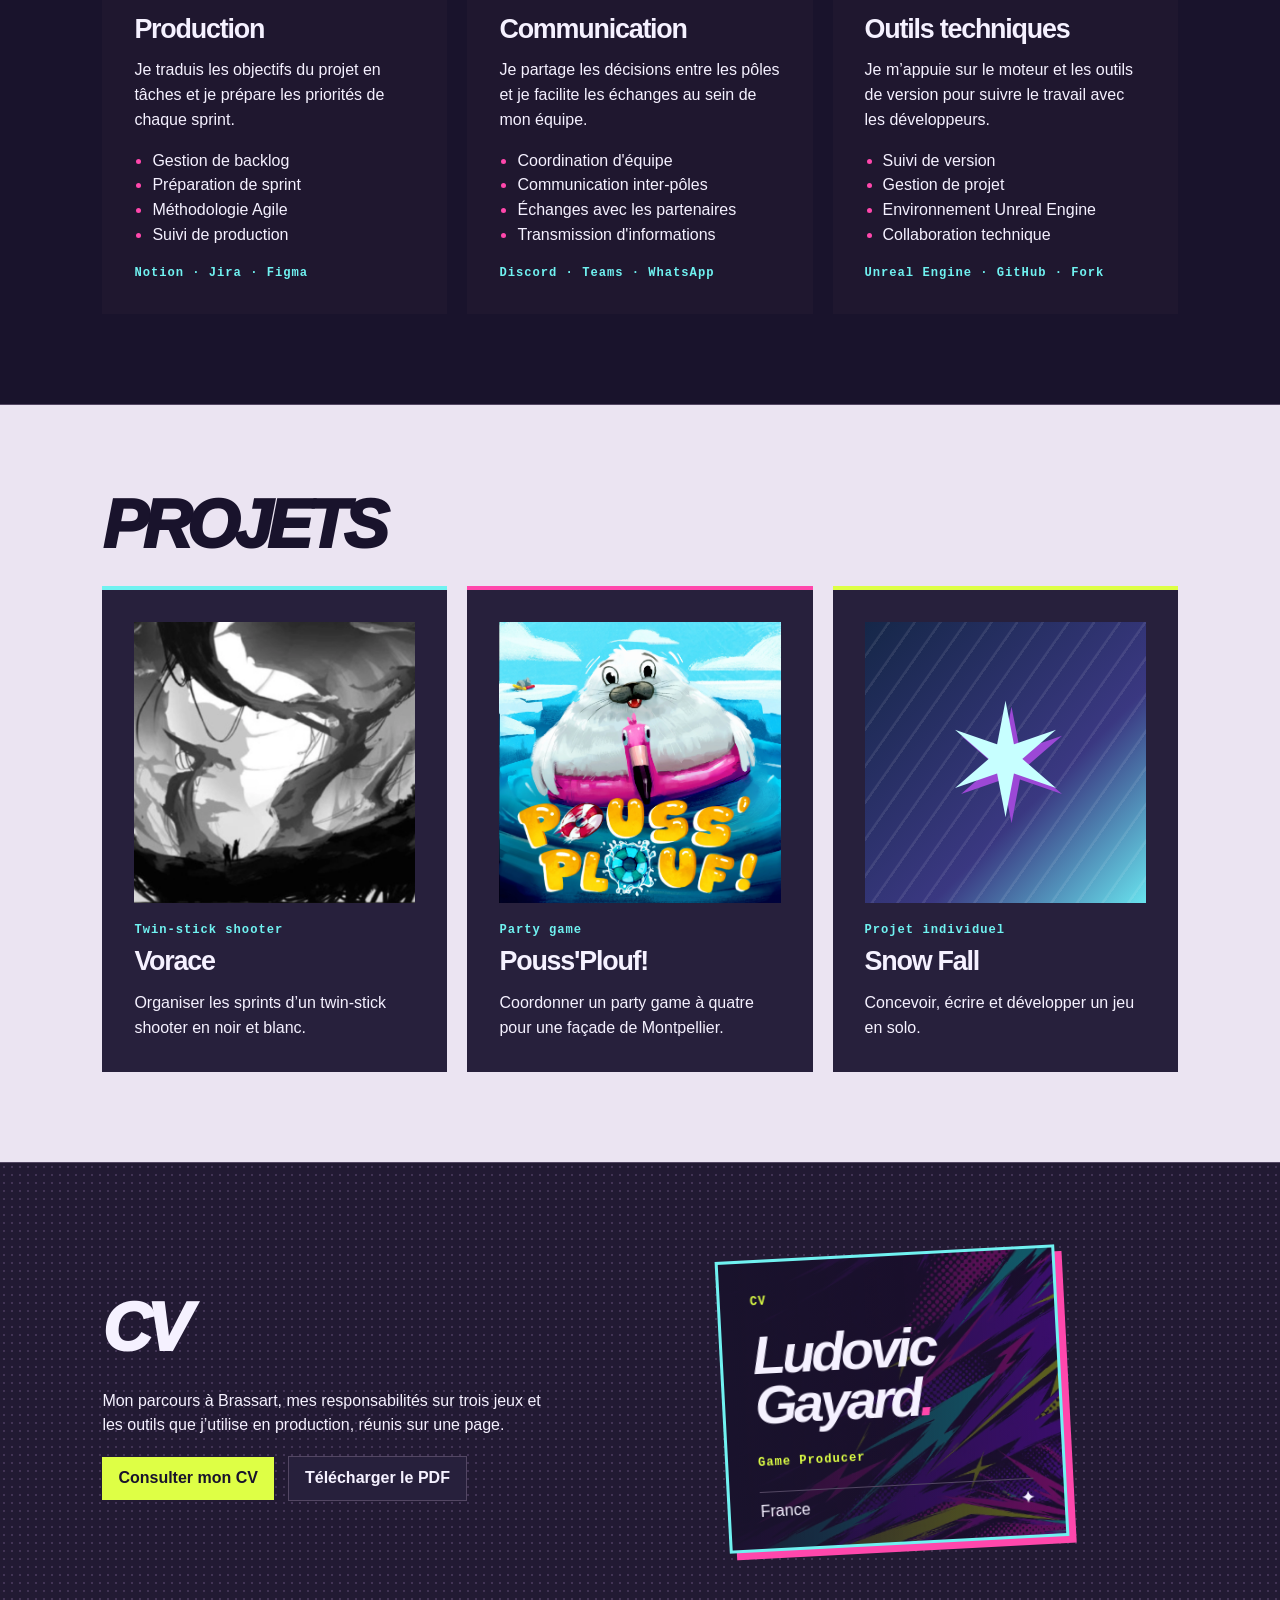
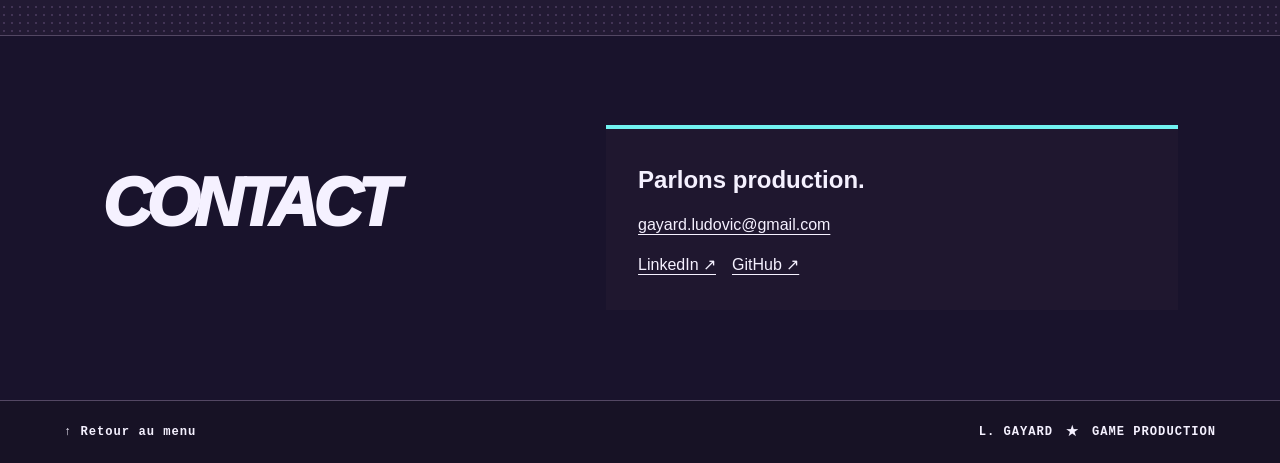
==== commit add6e2b9: "New DA hyperpop" ====
--- a/index.html
+++ b/index.html
@@ -1,8 +1,102 @@
-<!doctype html><html lang="fr"><head><meta charset="utf-8"><meta name="viewport" content="width=device-width,initial-scale=1"><meta name="theme-color" content="#ea2035"><title>Menu principal — Ludovic Gayard</title><link rel="stylesheet" href="style.css"></head><body><header><a class="brand" href="index.html"><b aria-hidden="true">LG</b><span>LUDOVIC GAYARD<small>GAME PRODUCER</small></span></a><div class="header-actions"><span class="headtag">PORTFOLIO <i>★</i> 2026</span><a class="header-contact" href="#contact">Me contacter</a></div></header><main id="portfolio"><section id="accueil" class="screen"><div class="commands"><h1>Menu principal<span>.</span></h1><nav aria-label="Menu principal"><a class="choice" href="#projets"><span aria-hidden="true">▦</span>Projets</a><a class="choice" href="#apropos"><span aria-hidden="true">◎</span>À propos</a><a class="choice" href="#competences"><span aria-hidden="true">✦</span>Compétences</a><a class="choice" href="#cv"><span aria-hidden="true">▤</span>CV</a><a class="choice" href="#contact"><span aria-hidden="true">✉</span>Contact</a></nav></div><div class="showcase"><div class="poster"><div class="seal" aria-hidden="true">★</div><article class="feature" ><a href="projets/vorace.html"><div class="art"><img src="projets/images_voraces/cover-vorace.webp" alt="Illustration de Vorace"><strong class="tag">Twin-stick shooter</strong></div><div class="caption"><small>PROJET À LA UNE</small><h2>Vorace</h2><span class="open">Ouvrir le dossier ↗</span></div></a></article><article class="feature" hidden><a href="projets/pouss-plouf.html"><div class="art"><img src="projets/images_pouss-plouf/cover-pouss-plouf.webp" alt="Illustration de Pouss'Plouf!"><strong class="tag">Party game</strong></div><div class="caption"><small>PROJET À LA UNE</small><h2>Pouss'Plouf!</h2><span class="open">Ouvrir le dossier ↗</span></div></a></article><article class="feature" hidden><a href="projets/snow-fall.html"><div class="art"><div class="snow" aria-hidden="true">✶</div><strong class="tag">Projet individuel</strong></div><div class="caption"><small>PROJET À LA UNE</small><h2>Snow Fall</h2><span class="open">Ouvrir le dossier ↗</span></div></a></article><div class="pager"><span id="counter" aria-live="polite">01 / 03</span><div><button id="prev" aria-label="Projet précédent">◀</button><button id="next" aria-label="Projet suivant">▶</button></div></div></div></div><a class="down" href="#apropos">↓　Faire défiler</a></section><section class="panel" id="apropos"><div class="spread"><h2 class="chapter">À propos</h2><div class="paper"><h3>Ludovic Gayard</h3><p>Je suis étudiant en troisième année de Game Design à Brassart. Mon ambition est de devenir Producer dans l’industrie du jeu vidéo.</p><p>Ce qui m’intéresse dans la production, c’est le lien entre les personnes, les idées et l’organisation. Je facilite les échanges entre les pôles pour que chacun sache dans quelle direction avancer.</p><blockquote>« Une équipe avance mieux lorsqu’elle sait où elle va. »</blockquote></div></div></section><section class="panel" id="competences"><div class="spread"><h2 class="chapter">Compétences</h2><div class="cards"><article class="record"><h3>Production</h3><p>Structurer le travail, organiser les priorités et accompagner l'avancement du projet.</p><ul><li>Gestion de backlog</li><li>Préparation de sprint</li><li>Méthodologie Agile</li><li>Suivi de production</li></ul><small>Notion · Jira · Figma</small></article><article class="record"><h3>Communication</h3><p>Favoriser la collaboration et assurer la circulation des informations au sein de mon équipe.</p><ul><li>Coordination d'équipe</li><li>Communication inter-pôles</li><li>Échanges avec les partenaires</li><li>Transmission d'informations</li></ul><small>Discord · Teams · WhatsApp</small></article><article class="record"><h3>Outils techniques</h3><p>Utiliser les outils de développement et de collaboration nécessaires à la production.</p><ul><li>Suivi de version</li><li>Gestion de projet</li><li>Environnement Unreal Engine</li><li>Collaboration technique</li></ul><small>Unreal Engine · GitHub · Fork</small></article></div></div></section><section class="panel" id="projets"><div class="spread"><h2 class="chapter">Projets</h2><div class="cards"><a class="record" href="projets/vorace.html"><img class="thumb" loading="lazy" src="projets/images_voraces/cover-vorace.webp" alt=""><small>Twin-stick shooter</small><h3>Vorace</h3><p>Gestion de production, organisation du backlog et accompagnement de l'équipe.</p></a><a class="record" href="projets/pouss-plouf.html"><img class="thumb" loading="lazy" src="projets/images_pouss-plouf/cover-pouss-plouf.webp" alt=""><small>Party game</small><h3>Pouss'Plouf!</h3><p>Coordination de production et échanges avec les partenaires de la mairie.</p></a><a class="record" href="projets/snow-fall.html"><span class="thumb ice" aria-hidden="true">✶</span><small>Projet individuel</small><h3>Snow Fall</h3><p>Un projet solo mêlant production, développement, game design et narration.</p></a></div></div></section><section class="panel" id="cv">
+<!doctype html>
+<html lang="fr">
+<head>
+<meta charset="utf-8">
+<meta name="viewport" content="width=device-width,initial-scale=1">
+<meta name="theme-color" content="#19132c">
+<title>Ludovic Gayard — Portfolio de production de jeux vidéo</title>
+<link rel="stylesheet" href="style.css">
+</head>
+<body><div class="neon-depth" aria-hidden="true"><i class="dots"></i><i class="ribbons"></i><i class="sparks"></i></div>
+<header><a class="brand" href="index.html"><b aria-hidden="true">LG</b><span>LUDOVIC GAYARD<small>GAME PRODUCER</small></span></a><div class="header-actions">
+<span class="headtag">PORTFOLIO <i>★</i> 2026</span><a class="header-contact" href="#contact">Me contacter</a>
+</div></header><main id="portfolio"><section id="accueil" class="screen"><div class="commands">
+<p class="byline">Ludovic Gayard / Portfolio</p>
+<h1>Game<br><em>Producer</em>
+</h1>
+<p class="intro">Du backlog à la présentation du jeu, j’aide mon équipe à choisir ses priorités et à avancer ensemble.</p>
+<nav aria-label="Menu principal"><a class="choice" href="#projets"><span class="choice-impact" aria-hidden="true"></span>Projets</a><a class="choice" href="#apropos"><span class="choice-impact" aria-hidden="true"></span>À propos</a><a class="choice" href="#competences"><span class="choice-impact" aria-hidden="true"></span>Compétences</a><a class="choice" href="#cv"><span class="choice-impact" aria-hidden="true"></span>CV</a><a class="choice" href="#contact"><span class="choice-impact" aria-hidden="true"></span>Contact</a></nav>
+</div>
+<div class="showcase"><div class="poster">
+<div class="seal" aria-hidden="true">★</div>
+<article class="feature"><a href="projets/vorace.html"><div class="art">
+<img src="projets/images_voraces/cover-vorace.webp" alt="Illustration de Vorace"><strong class="tag">Twin-stick shooter</strong>
+</div>
+<div class="caption">
+<small>PROJET À LA UNE</small><h2>Vorace</h2>
+<span class="open">Ouvrir le dossier ↗</span>
+</div></a></article><article class="feature" hidden><a href="projets/pouss-plouf.html"><div class="art">
+<img src="projets/images_pouss-plouf/cover-pouss-plouf.webp" alt="Illustration de Pouss'Plouf!"><strong class="tag">Party game</strong>
+</div>
+<div class="caption">
+<small>PROJET À LA UNE</small><h2>Pouss'Plouf!</h2>
+<span class="open">Ouvrir le dossier ↗</span>
+</div></a></article><article class="feature" hidden><a href="projets/snow-fall.html"><div class="art">
+<div class="snow" aria-hidden="true">✶</div>
+<strong class="tag">Projet individuel</strong>
+</div>
+<div class="caption">
+<small>PROJET À LA UNE</small><h2>Snow Fall</h2>
+<span class="open">Ouvrir le dossier ↗</span>
+</div></a></article><div class="pager">
+<span id="counter" aria-live="polite">01 / 03</span><div>
+<button id="prev" aria-label="Projet précédent">◀</button><button id="next" aria-label="Projet suivant">▶</button>
+</div>
+</div>
+</div></div>
+<a class="down" href="#apropos">↓　Faire défiler</a></section><section class="panel" id="apropos"><div class="spread">
+<h2 class="chapter">À propos</h2>
+<div class="paper">
+<h3>Du game design à la production</h3>
+<p>En troisième année de Game Design à Brassart, je me prépare au métier de producer. Ce qui me plaît dans un projet de jeu vidéo, c’est de faire travailler ensemble des personnes qui regardent le même jeu sous des angles différents.</p>
+<p>Je prépare les sprints, je suis les tâches et je fais circuler les décisions entre les pôles. Chacun peut ainsi voir ce qui passe en premier et à qui s’adresser pour avancer.</p>
+</div>
+</div></section><section class="panel" id="competences"><div class="spread">
+<h2 class="chapter">Compétences</h2>
+<div class="cards">
+<article class="record"><h3>Production</h3>
+<p>Je traduis les objectifs du projet en tâches et je prépare les priorités de chaque sprint.</p>
+<ul>
+<li>Gestion de backlog</li>
+<li>Préparation de sprint</li>
+<li>Méthodologie Agile</li>
+<li>Suivi de production</li>
+</ul>
+<small>Notion · Jira · Figma</small></article><article class="record"><h3>Communication</h3>
+<p>Je partage les décisions entre les pôles et je facilite les échanges au sein de mon équipe.</p>
+<ul>
+<li>Coordination d'équipe</li>
+<li>Communication inter-pôles</li>
+<li>Échanges avec les partenaires</li>
+<li>Transmission d'informations</li>
+</ul>
+<small>Discord · Teams · WhatsApp</small></article><article class="record"><h3>Outils techniques</h3>
+<p>Je m’appuie sur le moteur et les outils de version pour suivre le travail avec les développeurs.</p>
+<ul>
+<li>Suivi de version</li>
+<li>Gestion de projet</li>
+<li>Environnement Unreal Engine</li>
+<li>Collaboration technique</li>
+</ul>
+<small>Unreal Engine · GitHub · Fork</small></article>
+</div>
+</div></section><section class="panel" id="projets"><div class="spread">
+<h2 class="chapter">Projets</h2>
+<div class="cards">
+<a class="record" href="projets/vorace.html"><img class="thumb" loading="lazy" src="projets/images_voraces/cover-vorace.webp" alt=""><small>Twin-stick shooter</small><h3>Vorace</h3>
+<p>Organiser les sprints d’un twin-stick shooter en noir et blanc.</p></a><a class="record" href="projets/pouss-plouf.html"><img class="thumb" loading="lazy" src="projets/images_pouss-plouf/cover-pouss-plouf.webp" alt=""><small>Party game</small><h3>Pouss'Plouf!</h3>
+<p>Coordonner un party game à quatre pour une façade de Montpellier.</p></a><a class="record" href="projets/snow-fall.html"><span class="thumb ice" aria-hidden="true">✶</span><small>Projet individuel</small><h3>Snow Fall</h3>
+<p>Concevoir, écrire et développer un jeu en solo.</p></a>
+</div>
+</div></section><section class="panel" id="cv">
 <div class="spread cv-layout">
-  <div class="cv-intro"><h2 class="chapter">CV</h2>
-    <div class="cv-copy"><p>Retrouvez mon parcours, mes compétences et les projets de jeu vidéo auxquels j’ai participé.</p>
-      <div class="cv-actions"><a href="cv-ludovic-gayard.pdf">Consulter mon CV</a><a href="cv-ludovic-gayard.pdf" download>Télécharger le PDF</a></div>
+  <div class="cv-intro">
+<h2 class="chapter">CV</h2>
+    <div class="cv-copy">
+<p>Mon parcours à Brassart, mes responsabilités sur trois jeux et les outils que j’utilise en production, réunis sur une page.</p>
+      <div class="cv-actions">
+<a href="cv-ludovic-gayard.pdf">Consulter mon CV</a><a href="cv-ludovic-gayard.pdf" download>Télécharger le PDF</a>
+</div>
     </div>
   </div>
   <div class="cv-stage">
@@ -16,4 +110,13 @@
       </span>
     </a>
   </div>
-</div></section><section class="panel" id="contact"><div class="spread"><h2 class="chapter">Contact</h2><div class="paper"><h2>Travaillons ensemble.</h2><p><a href="mailto:gayard.ludovic@gmail.com">gayard.ludovic@gmail.com</a></p><a href="https://www.linkedin.com/in/ludovic-gayard">LinkedIn ↗</a>　<a href="https://github.com/LudoLeBlaireau">GitHub ↗</a></div></div></section></main><nav class="rail" aria-label="Repères de lecture"><a href="#accueil" aria-label="Accueil"><span aria-hidden="true">✦</span><em>Accueil</em></a><a href="#apropos" aria-label="À propos"><span aria-hidden="true">✦</span><em>À propos</em></a><a href="#competences" aria-label="Compétences"><span aria-hidden="true">✦</span><em>Compétences</em></a><a href="#projets" aria-label="Projets"><span aria-hidden="true">✦</span><em>Projets</em></a><a href="#cv" aria-label="CV"><span aria-hidden="true">✦</span><em>CV</em></a><a href="#contact" aria-label="Contact"><span aria-hidden="true">✦</span><em>Contact</em></a></nav><footer><a class="back" href="#accueil">↑ Retour au menu</a><span>L. GAYARD　★　GAME PRODUCTION</span></footer><script src="menu.js"></script></body></html>+</div></section><section class="panel" id="contact"><div class="spread">
+<h2 class="chapter">Contact</h2>
+<div class="paper">
+<h2>Parlons production.</h2>
+<p><a href="mailto:gayard.ludovic@gmail.com">gayard.ludovic@gmail.com</a></p>
+<a href="https://www.linkedin.com/in/ludovic-gayard-31283234b/">LinkedIn ↗</a>　<a href="https://github.com/LudoLeBlaireau">GitHub ↗</a>
+</div>
+</div></section></main><nav class="rail" aria-label="Repères de lecture"><a href="#accueil" aria-label="Accueil"><span aria-hidden="true">✦</span><em>Accueil</em></a><a href="#apropos" aria-label="À propos"><span aria-hidden="true">✦</span><em>À propos</em></a><a href="#competences" aria-label="Compétences"><span aria-hidden="true">✦</span><em>Compétences</em></a><a href="#projets" aria-label="Projets"><span aria-hidden="true">✦</span><em>Projets</em></a><a href="#cv" aria-label="CV"><span aria-hidden="true">✦</span><em>CV</em></a><a href="#contact" aria-label="Contact"><span aria-hidden="true">✦</span><em>Contact</em></a></nav><footer><a class="back" href="#accueil">↑ Retour au menu</a><span>L. GAYARD　★　GAME PRODUCTION</span></footer><script src="menu.js"></script>
+</body>
+</html>
--- a/style.css
+++ b/style.css
@@ -1,119 +1,175 @@
-:root{--red:#ec223b;--ink:#151314;--paper:#fff5dc;--gold:#ffd450;color:var(--ink);font-family:Arial,Helvetica,sans-serif}*{box-sizing:border-box}[hidden]{display:none!important}body{margin:0;min-height:100svh;display:flex;flex-direction:column;background-color:var(--red);background-image:radial-gradient(ellipse at 84% 75%,#921521 1px,transparent 1.3px);background-size:7px 7px}main{flex:1;isolation:isolate;position:relative;background:linear-gradient(113deg,var(--red) 0 35%,transparent 63%);overflow:hidden}main:before{content:"";position:absolute;z-index:-1;inset:0;background:#bd142d;clip-path:polygon(73% 0,81% 0,43% 87%,59% 67%,37% 100%,27% 100%,55% 47%,40% 60%);opacity:.75}header,footer{background:var(--ink);color:var(--paper);display:flex;align-items:center;justify-content:space-between;padding:16px 5vw;gap:16px}header{border-bottom:4px solid var(--paper)}a{color:inherit}header a,.choice,.poster a,.record,.back{text-decoration:none}.brand{display:flex;gap:13px;align-items:center;font-size:17px;font-weight:1000;letter-spacing:.03em}.brand b{background:var(--paper);color:var(--ink);padding:3px 9px;transform:skew(-14deg) rotate(-5deg);font-size:28px;letter-spacing:-.11em}.brand small,.headtag,small,.open,#counter,footer,.tag,.back{font: bold .79rem/1.5 'Courier New',monospace;letter-spacing:.08em}.brand small{display:block;color:var(--gold);font-size:.68rem;letter-spacing:.17em}i{font-style:normal;color:var(--red);margin:0 .4em}.screen{max-width:1550px;min-height:calc(100svh - 132px);margin:auto;display:grid;grid-template-columns:46% 54%;align-items:center;padding:46px 6vw 60px}.commands h1{display:table;background:var(--gold);font:bold italic clamp(1rem,1.6vw,1.4rem) Arial,sans-serif;text-transform:uppercase;letter-spacing:-.04em;padding:5px 18px;transform:rotate(-5deg);margin:0 0 29px}.commands h1 span{color:var(--red)}nav{display:flex;align-items:flex-start;flex-direction:column;gap:10px}.choice{display:flex;align-items:center;gap:12px;position:relative;isolation:isolate;color:var(--paper);font-weight:1000;font-style:italic;font-size:clamp(2.3rem,5.3vw,5.7rem);letter-spacing:-.085em;line-height:1.09;padding:0 .32em .06em .2em;transform:rotate(-4deg);transition:transform .14s}.choice:before{content:"";position:absolute;z-index:-1;background:var(--ink);inset:0;clip-path:polygon(2% 6%,100% 0,96% 91%,0 100%)}.choice:nth-child(2){margin-left:7%}.choice:nth-child(3){margin-left:2%;font-size:clamp(2.1rem,4.7vw,5rem)}.choice:nth-child(4){margin-left:10%}.choice:nth-child(5){margin-left:4%}.choice span{font:normal .46em/1 Arial;letter-spacing:0;padding:0 .12em}.choice.active,.choice:focus-visible{color:var(--ink);transform:rotate(-5deg) translateX(.13em)}.choice.active:before,.choice:focus-visible:before{background:var(--paper)}.choice.active span{color:#b61229}.showcase{padding:22px 2% 0 6%}.poster{position:relative;transform:rotate(3deg);background:var(--ink);color:var(--paper);border:5px solid var(--ink);outline:3px solid var(--paper);box-shadow:11px 13px 0 var(--ink)}.art{position:relative;background:var(--ink);aspect-ratio:1 / 1;overflow:hidden}.art img,.cover{width:100%;height:100%;display:block;object-fit:cover}.tag{position:absolute;bottom:12px;left:12px;background:var(--paper);color:var(--ink);padding:3px 9px;text-transform:uppercase;transform:rotate(-6deg)}.seal{position:absolute;right:-24px;top:-31px;width:78px;height:78px;background:var(--gold);color:var(--ink);display:grid;place-items:center;font-size:43px;transform:rotate(13deg);clip-path:polygon(50% 0,58% 17%,73% 5%,75% 23%,92% 16%,87% 35%,100% 39%,88% 51%,100% 64%,82% 67%,87% 86%,68% 79%,65% 98%,52% 86%,41% 100%,35% 82%,17% 92%,20% 72%,1% 74%,12% 57%,0 47%,16% 38%,5% 23%,26% 25%,25% 7%,40% 18%);z-index:2}.caption{padding:17px 18px 13px;position:relative}.caption small{color:var(--gold)}.caption h2,.panel h1,.detail h1,.paper h2,.record h3{font-weight:1000;font-style:italic;letter-spacing:-.075em;line-height:.99}.caption h2{font-size:clamp(2.6rem,5.7vw,6rem);text-transform:uppercase;margin:2px 0 8px}.open{display:inline-block;border-bottom:1px solid var(--red);letter-spacing:0}.pager{border-top:1px dashed #a59c88;margin:0 16px;padding:9px 0 3px;display:flex;justify-content:space-between;align-items:center}.pager button{padding:4px 11px;font-size:1rem;margin-left:5px;background:var(--paper);color:var(--ink)}button{font:inherit;font-weight:bold;cursor:pointer;border:0;background:var(--ink);color:var(--paper);padding:10px 16px}button:hover{background:var(--gold);color:var(--ink)}footer{min-height:54px;font-size:.76rem;letter-spacing:.035em}kbd{font:inherit;color:var(--ink);background:var(--paper);padding:3px 6px;margin-right:3px}.panel,.detail{padding:40px 6vw 64px;min-height:76svh}.panel h1,.detail h1{font-size:clamp(2.8rem,7vw,7rem);margin:32px 0}.back{display:inline-block;background:var(--ink);color:var(--paper);padding:8px 14px}.cards,.detailgrid{display:grid;grid-template-columns:repeat(3,minmax(0,1fr));gap:20px}.record,.paper,.note{background:var(--paper);padding:clamp(20px,3vw,42px);border:3px solid var(--ink);box-shadow:7px 7px var(--ink);font-size:1.08rem;line-height:1.55}.paper,.note{max-width:810px}.record h3,.paper h2{font-size:clamp(2rem,3.4vw,3.8rem);margin:9px 0 16px}a.record:hover{transform:translateY(-4px)}.detailgrid{grid-template-columns:1fr 1fr}.cover{min-height:240px;max-height:540px;border:4px solid var(--ink)}.snow{display:grid;place-items:center;color:var(--paper);background:repeating-linear-gradient(115deg,#202127 0 24px,#292b32 24px 25px);font-size:7rem;height:100%}blockquote{border-left:5px solid var(--red);padding-left:18px;margin:24px 0;font-weight:bold}a:focus-visible,button:focus-visible{outline:4px solid #007c98;outline-offset:4px}.panel a,.paper{overflow-wrap:anywhere}
-@media(max-width:740px){.screen{grid-template-columns:1fr;padding:32px 7vw 46px;gap:28px}.commands h1{margin-bottom:22px}.choice,.choice:nth-child(3){font-size:clamp(2.15rem,8.8vw,3.6rem)}nav{gap:6px}.showcase{padding:8px 4% 0 2%;max-width:550px}.poster{transform:rotate(2deg)}.cards,.detailgrid{grid-template-columns:1fr}.cover{height:260px}.seal{width:58px;height:58px;font-size:32px;right:-16px;top:-22px}.headtag{font-size:.67rem}footer{flex-wrap:wrap}.brand{font-size:.86rem}.caption h2{font-size:2.7rem}header{padding:13px 5vw}}
-@media(prefers-reduced-motion:reduce){*{transition:none!important}}
-@media print{header,footer,.back,button,main:before{display:none}body,main,.paper{background:white;color:black}.panel{padding:0}.paper{border:0;box-shadow:none}}
+:root{--ink:#19132c;--panel:#27203c;--lime:#deff45;--pink:#ff47ac;--blue:#70f2f1;--paper:#f5f1ff;--edge:#534763;color:var(--paper);background:var(--ink);font:16px/1.55 Arial,Helvetica,sans-serif;color-scheme:dark}
+*{box-sizing:border-box}body{margin:0}html{scroll-behavior:smooth;scroll-padding-top:85px}[hidden]{display:none!important}a{color:inherit;text-decoration:none}button{font:inherit;color:inherit;cursor:pointer}p{max-width:66ch}a:focus-visible,button:focus-visible{outline:3px solid var(--blue);outline-offset:4px}h1,h2,h3,p{margin:0}p+p{margin-top:1em}
+header,footer{display:flex;align-items:center;justify-content:space-between;gap:14px;padding:13px max(5vw,20px);background:#171225}header{position:sticky;z-index:8;top:0;border-bottom:1px solid var(--edge)}.brand,.header-actions,.cv-actions{display:flex;align-items:center;gap:14px}.brand{font-weight:900;letter-spacing:.03em;line-height:1.1}.brand b{background:var(--lime);color:var(--ink);font:bold italic 26px Arial;padding:5px 10px;transform:skew(-12deg);letter-spacing:-.12em}.brand small{display:block;color:var(--blue);font-size:10px;margin-top:4px}.headtag,.byline,small,.tag,.back,.open,#counter,footer,.header-contact,.pass-role,.pass-label{font:700 .76rem/1.5 'Courier New',monospace;letter-spacing:.08em}.headtag i{color:var(--pink)}.header-contact,.cv-actions a,.open{background:var(--lime);color:var(--ink);padding:9px 16px;font-weight:bold;display:inline-block}.header-contact:hover,.cv-actions a:hover,.open:hover{background:var(--blue)}
+.screen{position:relative;isolation:isolate;display:grid;grid-template-columns:1.13fr .87fr;gap:4vw;align-items:center;min-height:calc(100svh - 68px);padding:65px max(8vw,30px) 85px;border-bottom:5px solid var(--lime);overflow:hidden;background:transparent}.byline,.paper small,.record small{color:var(--blue)}.byline{text-transform:uppercase}.commands h1,.detail h1,.chapter,.case-section>h2{font:1000 italic clamp(3rem,8.4vw,9rem)/.91 Arial,sans-serif;letter-spacing:-.075em;text-transform:uppercase}.commands h1{margin:23px 0}.commands h1 em{color:var(--lime);text-shadow:4px 5px #821751}.intro{max-width:45ch;color:#e7daef;font-size:clamp(1rem,1.35vw,1.22rem)}.commands nav{display:flex;flex-wrap:wrap;gap:8px;max-width:480px;margin-top:26px}.choice{padding:6px 12px;border:1px solid #887897;background:#211a32;font-weight:700}.choice span{color:var(--blue);margin-right:7px}.choice.active,.choice:hover{background:var(--paper);color:var(--ink)}.choice.active span{color:#892270}.showcase{max-width:420px;width:90%;justify-self:center}.poster{position:relative;background:var(--paper);color:var(--ink);border:5px solid var(--paper);box-shadow:8px 8px 0 var(--pink),13px 14px 0 var(--ink);transform:rotate(2deg)}.seal{position:absolute;left:-28px;top:-30px;z-index:2;color:var(--ink);background:var(--lime);font-size:36px;text-align:center;width:65px;line-height:65px;clip-path:polygon(50% 0,60% 25%,86% 9%,76% 37%,100% 41%,80% 55%,98% 78%,65% 74%,58% 100%,43% 77%,15% 94%,21% 64%,0 58%,23% 42%,7% 19%,38% 26%)}.art,.cover,.thumb{aspect-ratio:1;overflow:hidden}.art{position:relative;background:var(--ink)}.art img,.thumb,.cover{display:block;width:100%;object-fit:cover}.art img{height:100%}.tag{position:absolute;bottom:10px;left:10px;background:var(--ink);color:var(--paper);padding:3px 9px}.caption{padding:12px 14px;position:relative}.caption h2,.record h3,.paper h3{font-weight:900;letter-spacing:-.045em;line-height:1.1}.caption h2{font-size:clamp(2rem,3.5vw,3rem)}.caption .open{margin-top:8px;padding:4px 8px;background:var(--ink);color:white}.pager{display:flex;align-items:center;justify-content:space-between;border-top:1px solid #9d93ab;padding:5px 12px}.pager button{background:transparent;border:0;color:var(--ink);min-width:38px;height:32px}.pager button:hover{background:var(--lime)}.down{position:absolute;bottom:18px;left:8vw;font:700 .8rem monospace}.snow,.ice{display:grid;place-items:center;width:100%;height:100%;background:repeating-linear-gradient(125deg,transparent 0 18px,#ffffff16 19px 21px),linear-gradient(135deg,#152748,#3a3881 62%,#68e3ee);font-size:clamp(5rem,12vw,12rem);color:#c7ffff;text-shadow:6px 6px #9c48d6}.thumb.ice,.cover.snow{height:auto}
+.panel,.case-section{padding:clamp(50px,7vw,100px) max(8vw,30px);border-bottom:1px solid var(--edge)}.spread,.case-section>*{max-width:1350px;margin-inline:auto}.chapter,.case-section>h2{font-size:clamp(2.6rem,5.3vw,6rem);margin-bottom:30px}.cards,.case-cards,.timeline,.detailgrid{display:grid;gap:20px}.cards,.case-cards,.timeline{grid-template-columns:repeat(auto-fit,minmax(min(100%,220px),1fr))}.record,.paper,.timeline article{padding:clamp(20px,2.5vw,36px);background:var(--panel);border-top:4px solid var(--accent,var(--blue))}.record:nth-child(2),.case-cards>:nth-child(2){--accent:var(--pink)}.record:nth-child(3),.case-cards>:nth-child(3){--accent:var(--lime)}.record h3,.paper h3{font-size:clamp(1.4rem,2.1vw,2.1rem);margin:8px 0 14px}.record small{display:block}.record li::marker,.duties li::marker{color:var(--pink)}.record ul{padding-left:18px}.record .thumb{margin-bottom:18px}a.record{transition:transform .18s,box-shadow .18s}a.record:hover{transform:translateY(-4px);box-shadow:4px 5px var(--accent,var(--blue))}
+#apropos .spread,#contact .spread,.cv-layout{display:grid;grid-template-columns:1fr 1.3fr;align-items:center;gap:5vw}#apropos,#cv{background:radial-gradient(#423455 1px,transparent 1.5px) 0 0/8px 8px,#221a33}#projets{background:#ebe4f2;color:var(--ink)}#projets .record{color:var(--paper)}#contact .paper a{text-decoration:underline;text-underline-offset:4px}#contact .paper p{margin:15px 0;overflow-wrap:anywhere}.cv-actions{flex-wrap:wrap;margin-top:18px}.cv-actions a+a{color:var(--paper);background:var(--panel);border:1px solid var(--edge)}.cv-pass{display:block;margin:auto;max-width:340px;transform:rotate(-3deg);transition:transform .2s;box-shadow:7px 7px var(--pink)}.cv-pass:hover{transform:rotate(0) translateY(-4px)}.pass-face{display:block;padding:25px 30px;background:linear-gradient(90deg,#19132cf5,#19132caa),url(assets/impact-neon.webp) center/cover;border:3px solid var(--blue)}.pass-label,.pass-role{color:var(--lime)}.pass-name{display:block;font:900 italic 3.4rem/.92 Arial;letter-spacing:-.07em;margin:18px 0}.pass-name span{color:var(--pink)}.pass-bottom{display:flex;justify-content:space-between;border-top:1px solid var(--edge);margin-top:18px;padding-top:7px}
+#projet{position:relative;isolation:isolate;padding:35px max(8vw,30px) 55px}.detail h1{margin:28px 0;color:var(--lime)}.detailgrid{grid-template-columns:minmax(200px,350px) 1fr;align-items:center;max-width:1200px}.detailgrid .paper h2{font-size:clamp(1.6rem,3vw,3rem);line-height:1.05;margin:10px 0}.detailgrid strong{display:block;margin-top:20px;color:var(--lime)}.case-section>h2{font-size:clamp(2rem,4vw,4rem)}.case-section:nth-child(odd){background:#211a30}.timeline{list-style:none;padding:0;counter-reset:step}.timeline li{counter-increment:step}.timeline article:before{content:counter(step,decimal-leading-zero);color:var(--pink);font:bold 1rem monospace}.timeline h3{margin-bottom:0}.duties{padding-left:50px}.duties li+li{margin-top:8px}.rail{position:fixed;z-index:6;left:12px;top:50%;transform:translateY(-50%);display:grid;background:var(--ink);border:1px solid var(--edge);padding:5px}.rail a{position:relative;line-height:25px;color:#aca0be;text-align:center;width:22px}.rail [aria-current]{color:var(--lime)}.rail em{display:none;position:absolute;left:25px;top:0;background:var(--ink);color:white;font:normal .8rem/25px monospace;padding:0 8px;white-space:nowrap}.rail a:is(:hover,:focus-visible) em{display:block}footer{padding-block:22px}.back:hover{color:var(--lime)}
+@keyframes arrive{from{opacity:.6;transform:translateY(12px)}}@keyframes impact{from{opacity:.6;transform:translateX(var(--slide-offset,8px))}}@media(prefers-reduced-motion:no-preference){.arrived{animation:arrive .35s ease-out}.feature:not([hidden]){animation:impact .23s ease-out}}@media(prefers-reduced-motion:reduce){html{scroll-behavior:auto}*,*:before{transition:none!important}}
+@media(max-width:780px){.rail{display:none}.screen{gap:30px;padding-inline:5vw}.commands h1{font-size:9vw}.showcase{width:95%}.headtag{display:none}.panel,.case-section,#projet{padding-inline:5vw}.cards{grid-template-columns:repeat(auto-fit,minmax(min(100%,215px),1fr))}}
+@media(max-width:610px){.screen{grid-template-columns:1fr;padding:42px 6vw 56px}.commands h1{font-size:clamp(3.6rem,15vw,6rem)}.commands nav{gap:6px;margin-top:18px}.showcase{width:83%;max-width:320px}.brand{font-size:.78rem}.header-contact{font-size:.7rem;padding:8px}.header-actions,.brand{gap:8px}.detailgrid,#apropos .spread,#contact .spread,.cv-layout{grid-template-columns:1fr}.detailgrid .cover{max-width:320px}.cv-stage{padding:20px}.chapter{font-size:clamp(2rem,9vw,3.5rem)}.cards{grid-template-columns:1fr}.detail h1{font-size:clamp(2.7rem,12vw,5rem)}footer{flex-wrap:wrap}.rail{display:none}}
 
-/* Lecture continue et repères de chapitre */
-html{scroll-behavior:smooth}
-.screen{position:relative;padding-bottom:74px}
-.down{position:absolute;bottom:14px;left:6vw;color:var(--ink);font:bold .86rem 'Courier New',monospace;text-decoration:none;border-bottom:2px solid;padding:6px 0}
-.panel{min-height:0;padding:clamp(62px,8vw,124px) max(7vw,24px);border-top:6px solid var(--ink);position:relative}
-.spread{max-width:1210px;margin:auto}
-.chapter{margin:0 0 32px;font-weight:1000;font-size:clamp(2.8rem,6.5vw,6.8rem);line-height:1;letter-spacing:-.075em;font-style:italic}
-#apropos,#contact{background:var(--ink);color:var(--paper)}
-#apropos .spread,#cv .spread,#contact .spread{display:grid;grid-template-columns:minmax(0,.8fr) minmax(0,1.2fr);align-items:start;gap:clamp(25px,5vw,80px)}
-#apropos .chapter,#contact .chapter{color:var(--gold);transform:rotate(-3deg)}
-#apropos .paper,#contact .paper{color:var(--ink);box-shadow:7px 7px var(--red)}
-#apropos .paper h3{font-size:clamp(2rem,3.6vw,4rem);font-style:italic;letter-spacing:-.065em;line-height:1;margin:0 0 20px}
-#competences{background:var(--paper)}#competences .record{border-top:8px solid var(--red)}
-#projets .record{display:flex;flex-direction:column;overflow:hidden;padding:0}
-#projets .record>:not(.thumb){margin-left:22px;margin-right:22px}
-#projets .record small{margin-top:18px}
-.thumb{width:100%;aspect-ratio:1 / 1;flex:none;display:block;object-fit:cover;border-bottom:4px solid var(--ink)}
-.ice{background:repeating-linear-gradient(128deg,#282c37 0 22px,#333745 22px 25px);color:white;display:grid;place-items:center;font-size:4.8rem;line-height:1}
-#cv{background:var(--gold)}#cv .paper{border-top-width:10px}
-.rail{position:fixed;right:5px;top:50%;transform:translateY(-50%);z-index:9;display:flex;flex-direction:column;align-items:stretch;gap:0;background:var(--ink);border:2px solid var(--paper);box-shadow:2px 3px var(--ink)}
-.rail a{position:relative;display:grid;place-items:center;text-decoration:none;color:var(--paper);width:30px;height:34px}.rail a[aria-current]{background:var(--gold);color:var(--ink)}
-.rail em{position:absolute;right:100%;background:var(--ink);color:var(--paper);font:700 .85rem Arial,sans-serif;padding:8px;white-space:nowrap;visibility:hidden}.rail a:hover em,.rail a:focus-visible em{visibility:visible}
-@media(max-width:740px){.panel{padding:48px 27px}.rail{right:0;border-width:1px}.rail a{width:23px;height:29px}.screen{padding-right:10vw}#apropos .spread,#cv .spread,#contact .spread{grid-template-columns:1fr;gap:16px}.chapter{margin-bottom:16px}.down{bottom:8px}}
-@media(prefers-reduced-motion:reduce){html{scroll-behavior:auto}}
-@media print{body:has(#portfolio) main>section:not(#cv),.rail{display:none!important}#cv{background:white;border:0;padding:0}#cv .spread{display:block}#cv .paper{border:0}.chapter{font-size:28pt}}
 
-/* Le titre dépend de la place disponible dans chaque carte. */
-#competences .record{min-width:0;container-type:inline-size}
-#competences .record h3{font-size:1.75rem;font-size:clamp(1.15rem,10cqi,3.2rem);line-height:1.12;overflow-wrap:anywhere}
-.rail{left:5px;right:auto}
-.rail em{left:100%;right:auto}
-.case{width:100%;max-width:1440px;margin-inline:auto;padding-inline:max(6vw,48px)}
-.case .paper{max-width:none}
-.case-section{padding-block:clamp(32px,5vw,70px);border-top:4px solid var(--ink)}
-.case #projet{padding-bottom:clamp(32px,5vw,70px)}
-.case-section>h2{font-weight:1000;font-style:italic;letter-spacing:-.06em;font-size:clamp(2rem,4.4vw,4.6rem);line-height:1.04;margin:0 0 24px}
-.case .paper h3{font-size:clamp(1.2rem,2.4vw,2.1rem);line-height:1.15;letter-spacing:-.045em;margin:0}
-.case .paper p:last-child{margin-bottom:0}
-.case-cards{display:grid;grid-template-columns:repeat(auto-fit,minmax(min(100%,250px),1fr));gap:18px}
-.timeline{list-style:none;padding:0;counter-reset:phase;display:grid;gap:12px}
-.timeline li{counter-increment:phase;display:grid;grid-template-columns:3em 1fr;align-items:stretch}
-.timeline li:before{content:counter(phase, decimal-leading-zero);background:var(--ink);color:var(--gold);font:bold italic 1.2rem Arial;display:grid;place-items:center}
-.timeline .paper{padding:18px 22px}
-.duties{list-style-position:inside}.duties li+li{margin-top:8px}
-@media(max-width:740px){.rail{left:0}.case,.panel{padding-left:38px;padding-right:20px}.screen{padding-left:max(38px,7vw);padding-right:8vw}.rail em{max-width:65vw;white-space:normal;width:max-content}}
-@media print{.rail{display:none}}
+/* Menu de l’accueil : l’impact suit la sélection au pointeur et au clavier. */
+.commands nav {
+  display: flex;
+  flex-flow: column nowrap;
+  align-items: flex-start;
+  gap: 9px;
+  margin: 22px 0 8px;
+  padding-left: min(4vw, 42px);
+}
+.commands .choice {
+  position: relative;
+  isolation: isolate;
+  display: grid;
+  place-items: center;
+  width: min(100%, 320px);
+  min-height: 45px;
+  padding: 8px 28px;
+  border: 0;
+  background: transparent;
+  color: #21152c;
+  font: 900 italic clamp(1.18rem, 2vw, 1.65rem)/1.05 Arial, sans-serif;
+  letter-spacing: -.04em;
+  text-transform: uppercase;
+  transform: rotate(-3deg);
+  transition: transform .16s ease-out;
+}
+.commands .choice:nth-child(2n) { margin-left: 3%; }
+.commands .choice::before, .commands .choice::after {
+  content: "";
+  position: absolute;
+  z-index: -1;
+  pointer-events: none;
+}
+.commands .choice::before {
+  inset: -2px -3px -4px;
+  background: #100d18;
+  clip-path: polygon(13% 6%, 100% 0, 92% 43%, 87% 82%, 74% 96%, 0 100%, 6% 60%, 9% 49%);
+}
+.commands .choice::after {
+  inset: 1px 4px 1px;
+  background: #f8f4ff;
+  clip-path: polygon(12% 8%, 98% 2%, 90% 46%, 85% 79%, 73% 92%, 2% 97%, 8% 57%, 10% 48%);
+}
+/* Les traînées entourent le libellé, l’arc passe au premier plan. */
+.commands .choice.active {
+  z-index: 1;
+  color: #fff084;
+  text-shadow: 1px 2px #432241;
+  transform: translateX(8px) rotate(-3deg);
+}
+.commands .choice.active::before {
+  inset: -5px -10px;
+  clip-path: none;
+  background: url(assets/menu-speed.svg) center / 100% 100% no-repeat;
+}
+.commands .choice.active::after { content: none; }
+.commands .choice .choice-impact {
+  display: none;
+  position: absolute;
+  z-index: 2;
+  inset: -12px -8px;
+  margin: 0;
+  pointer-events: none;
+  background: url(assets/menu-arc.svg) 33.333333% center / 400% 100% no-repeat;
+}
+.commands .choice.active .choice-impact { display: block; }
+@keyframes speed-beat {
+  0%, 36%, 100% { transform: scale(1); }
+  12% { transform: scale(1.06, 1.12); }
+  23% { transform: scale(.99, 1.02); }
+  29% { transform: scale(1.025, 1.06); }
+}
+@keyframes lightning-pass {
+  0% { background-position-x: 0%; opacity: .85; }
+  6% { background-position-x: 33.333333%; opacity: 1; }
+  15% { background-position-x: 66.666667%; opacity: .92; }
+  24% { background-position-x: 100%; opacity: .65; }
+  36%, 100% { background-position-x: 100%; opacity: 0; }
+}
+@media (prefers-reduced-motion: no-preference) {
+  .commands .choice.active::before { animation: speed-beat 1.45s ease-out infinite; }
+  .commands .choice.active .choice-impact { animation: lightning-pass 1.45s step-end infinite; }
+}
+.commands .choice:focus-visible { outline: 2px dashed var(--blue); outline-offset: 4px; }
+@media (min-width: 781px) {
+  .screen { padding-block: 42px 58px; }
+  .commands h1 { font-size: clamp(3rem, 6vw, 6.4rem); margin-block: 14px; }
+}
+@media (max-width: 610px) {
+  .commands nav { padding-left: 26px; padding-right: 14px; }
+  .commands .choice { max-width: 290px; }
 
-/* L'espace entre les colonnes absorbe aussi la rotation de l'affiche. */
-@media (min-width: 741px) {
-  .screen {
-    --screen-inset: clamp(48px, 5vw, 80px);
-    padding-inline: var(--screen-inset);
-    grid-template-columns: minmax(0, 1fr) minmax(0, 1.06fr);
-    column-gap: clamp(40px, 5vw, 88px);
-  }
-  .commands, .showcase { container-type: inline-size; }
-  .choice {
-    font-size: clamp(1.85rem, 13cqi, 5rem);
-    column-gap: .18em;
-  }
-  .choice:nth-child(3) { font-size: clamp(1.65rem, 11cqi, 4.25rem); }
-  .showcase { padding: 18px 0 0; }
-  .caption h2 { font-size: clamp(2rem, 12cqi, 5.5rem); }
-  .down { left: var(--screen-inset); }
+}
+@media (prefers-reduced-motion: reduce) {
+  .commands .choice, .commands .choice .choice-impact { transition: none; }
 }
 
-@media screen {
-  html { scroll-padding-top: 5.75rem; }
-  body > header { position: sticky; top: 0; z-index: 20; flex: none; }
-  .header-actions { display: flex; align-items: center; gap: clamp(1rem, 2vw, 2.5rem); }
-  .header-contact {
-    display: inline-flex;
-    align-items: center;
-    min-height: 44px;
-    padding: .45rem 1rem;
-    background: var(--gold);
-    color: var(--ink);
-    font-weight: 900;
-    font-style: italic;
-    white-space: nowrap;
-    transform: skew(-5deg);
-  }
-  .header-contact:hover, .header-contact:focus-visible { background: var(--paper); }
+
+/* Le décor appartient à la fenêtre et le contenu défile devant lui. */
+body { isolation: isolate; }
+.neon-depth {
+  position: fixed; inset: 0; z-index: -1; overflow: hidden; pointer-events: none;
+  background: radial-gradient(ellipse at 84% 66%, #3d1550, #1a0e2a 60%, #120c20);
 }
-@media screen and (max-width: 600px) {
-  .header-actions .headtag { display: none; }
-  body > header { gap: .5rem; padding: .65rem max(.65rem, 3vw); }
-  .header-contact { padding-inline: .7rem; font-size: .9rem; }
+.neon-depth > i {
+  position: absolute; inset: -64px -32px; margin: 0;
+  background-size: cover; background-position: center; background-repeat: no-repeat;
+}
+.neon-depth .dots { background-image: url("assets/trame.svg"); opacity: .68; }
+.neon-depth .ribbons { background-image: url("assets/trainees.webp"); opacity: .83; }
+.neon-depth .sparks { background-image: url("assets/etoiles.svg"), url("assets/eclairs.webp"); }
+.neon-depth::after {
+  content: ""; position: absolute; inset: 0;
+  background: linear-gradient(100deg, #140c23cc, #140c2320);
+}
+@media (prefers-reduced-motion: no-preference) {
+  .neon-depth .dots { transform: translate3d(0,var(--dots-y,0px),0); }
+  .neon-depth .ribbons { transform: translate3d(0,var(--ribbons-y,0px),0); }
+  .neon-depth .sparks { transform: translate3d(0,var(--sparks-y,0px),0); }
+}
+#competences .record, #contact .paper { background-color: rgb(32 24 48 / 94%); }
+.case-section { background-color: var(--ink); }
+#accueil {
+    padding-bottom: max(84px, 5vw);
 }
 
-#cv .cv-layout{align-items:center;grid-template-columns:1fr 1fr;gap:clamp(30px,7vw,96px)}
-.cv-intro{display:grid;align-content:space-between;gap:clamp(26px,5vw,72px)}
-.cv-copy{max-width:33rem}
-.cv-copy p{font-size:clamp(1.1rem,1.65vw,1.45rem);line-height:1.5;margin:0 0 24px}
-.cv-actions{display:flex;flex-wrap:wrap;gap:14px}
-.cv-actions a{padding:.85rem 1.1rem;border:3px solid var(--ink);box-shadow:4px 4px var(--ink);background:var(--paper);font-weight:bold;text-decoration:none}
-.cv-actions a:first-child{background:var(--ink);color:var(--paper);box-shadow:4px 4px var(--red)}
-.cv-actions a:hover{text-decoration:underline}
-.cv-stage{display:grid;place-items:center;padding:10px 15px 25px;perspective:900px}
-.cv-pass{position:relative;display:block;width:min(16.5rem,82%);padding-top:92px;text-decoration:none;color:var(--ink);transform-origin:50% 0;transform:rotate(7deg);transition:transform .3s ease-out}
-.pass-strap{position:absolute;left:50%;top:0;width:59%;height:90px;transform:translateX(-50%);background:repeating-linear-gradient(110deg,#141214 0 5px,#312b2d 5px 7px);clip-path:polygon(0 0,22% 0,51% 72%,81% 0,100% 0,59% 100%,42% 100%)}
-.pass-clasp{position:absolute;z-index:2;left:50%;top:73px;transform:translateX(-50%) rotate(6deg);width:14px;height:43px;border:3px solid #a9a6a2;border-radius:7px;background:linear-gradient(90deg,transparent 50%,#fff8);box-shadow:1px 1px 0 var(--ink)}
-.pass-face{container-type:inline-size;position:relative;display:flex;flex-direction:column;align-items:flex-start;aspect-ratio:.77;background:var(--paper);border:4px solid var(--ink);border-radius:9px;padding:24px 9% 14px;box-shadow:8px 9px var(--ink);overflow:hidden}
-.pass-face:before{content:"";position:absolute;top:12px;left:50%;margin-left:-13px;width:26px;height:9px;border-radius:9px;background:var(--ink)}
-.pass-label{font:bold 1.05rem 'Courier New',monospace;background:var(--red);color:var(--ink);padding:3px 9px;transform:skew(-9deg)}
-.pass-name{font:bold italic 2rem/.96 Arial,sans-serif;font-size:min(21cqi,3.1rem);white-space:nowrap;letter-spacing:-.09em;text-transform:uppercase;margin:auto 0 .65rem}
-.pass-name span{color:var(--red)}.pass-role,.pass-bottom{font:bold .84rem 'Courier New',monospace;text-transform:uppercase;letter-spacing:.08em}
-.pass-bottom{margin-top:auto;display:flex;align-items:center;justify-content:space-between;width:100%;border-top:5px solid var(--ink);padding-top:8px}
-.pass-bottom b{color:var(--red);font-size:1.4rem}
-@media(hover:hover) and (prefers-reduced-motion:no-preference){
-  .cv-pass:hover{transform:rotate(-4deg) rotateY(-8deg) translateY(-4px)}
-}
-@media(max-width:740px){#cv .cv-layout{grid-template-columns:1fr}.cv-intro{gap:0}.cv-stage{padding-top:4px}}
-@media(prefers-reduced-motion:reduce){.cv-pass{transition:none}}
+    #accueil > .down {
+        position: absolute;
+        left: 50%;
+        bottom: 12px;
+        transform: translateX(-50%);
+        isolation: isolate;
+        display: grid;
+        place-items: center;
+        width: min(230px, 84%);
+        min-height: 54px;
+        color: #301334;
+        font: 900 0.9rem/1.2 'Courier New', monospace;
+        filter: drop-shadow(2px 3px 0 #51f6f3);
+    }
+
+        #accueil > .down::before,
+        #accueil > .down::after {
+            content: "";
+            position: absolute;
+            inset: 0;
+            z-index: -1;
+            pointer-events: none;
+            clip-path: polygon( 0 94%, 12% 52%, 7% 54%, 18% 26%, 17% 10%, 25% 23%, 71% 17%, 100% 0, 88% 34%, 96% 28%, 84% 58%, 91% 82%, 72% 74%, 39% 82%, 31% 98%, 32% 85% );
+        }
+
+        #accueil > .down::before {
+            background: #ec29ae;
+        }
+
+        #accueil > .down::after {
+            inset: 3px 6px;
+            background: linear-gradient(155deg, #fff 28%, #fff0fc 63%, #ffafe8);
+        }
+
+        #accueil > .down:is(:hover, :focus-visible) {
+            filter: drop-shadow(2px 3px 0 #51f6f3) drop-shadow(0 0 5px #ff56c8);
+        }
